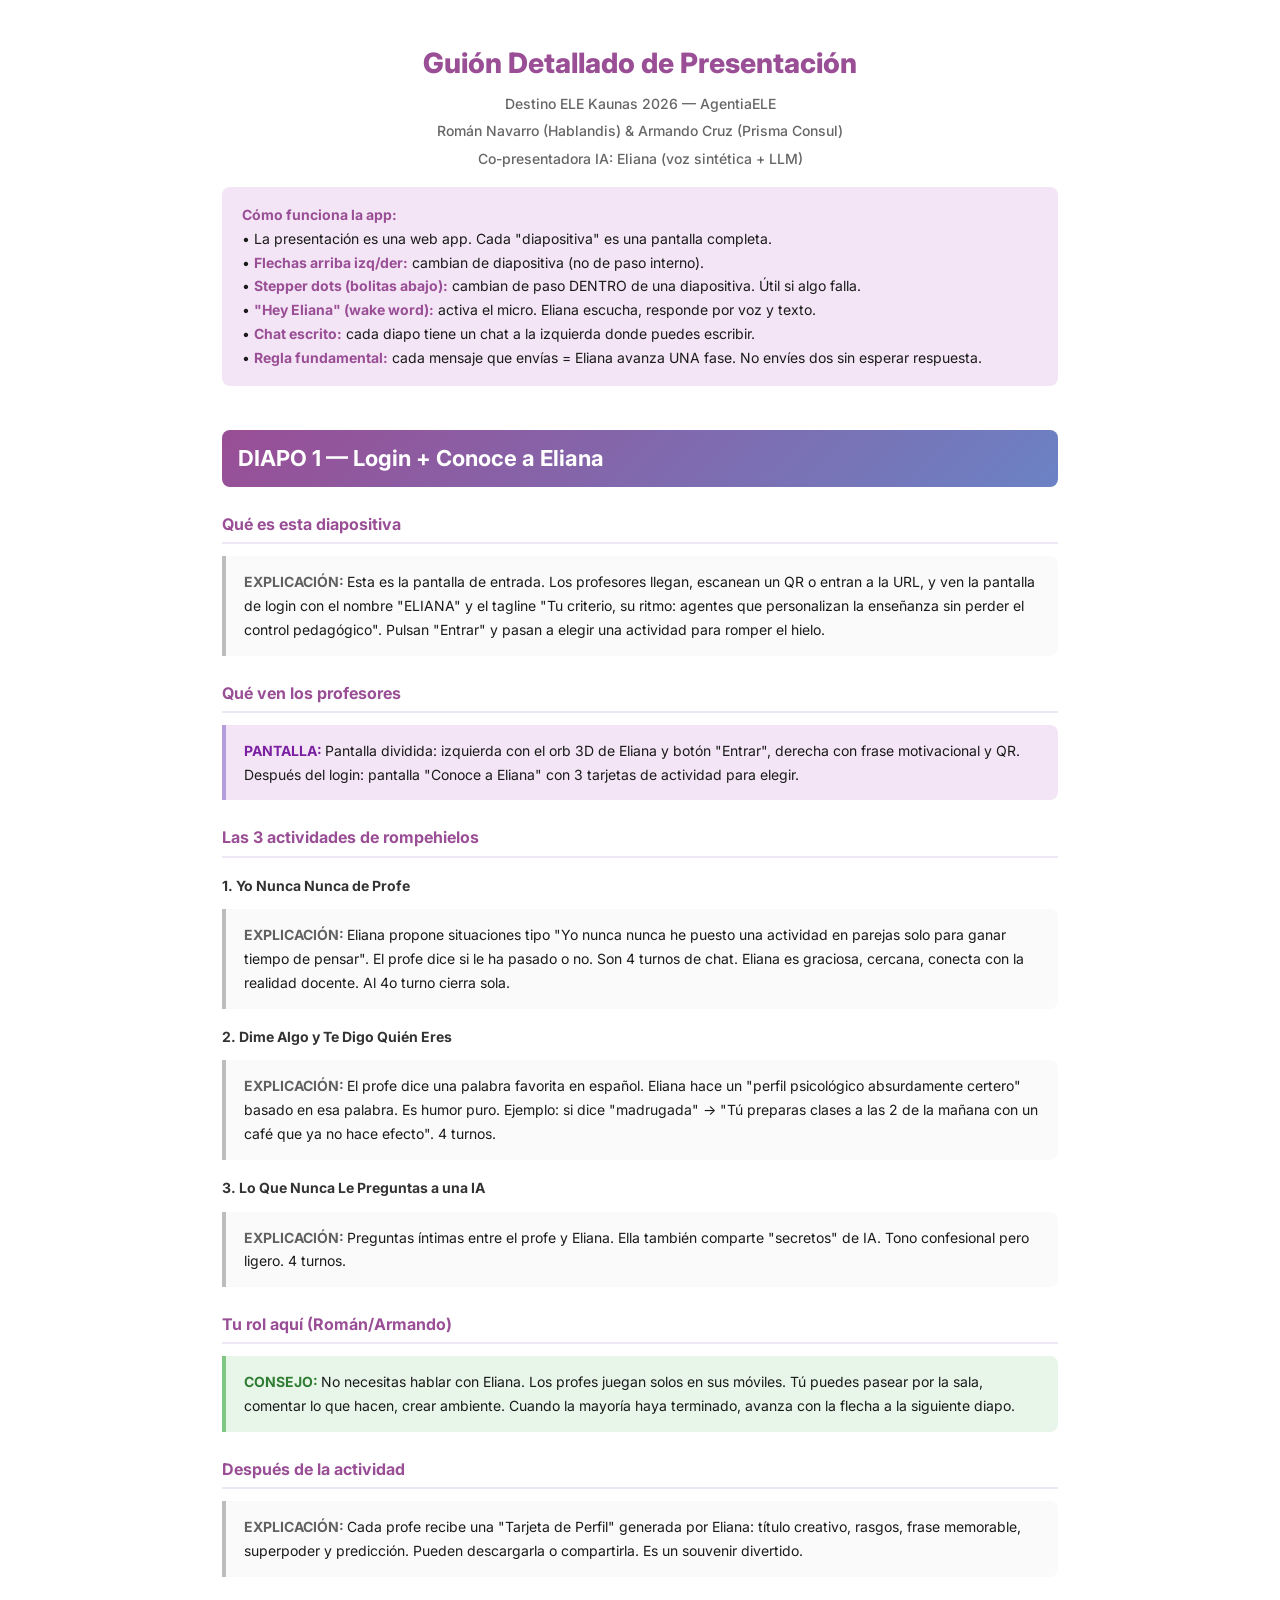
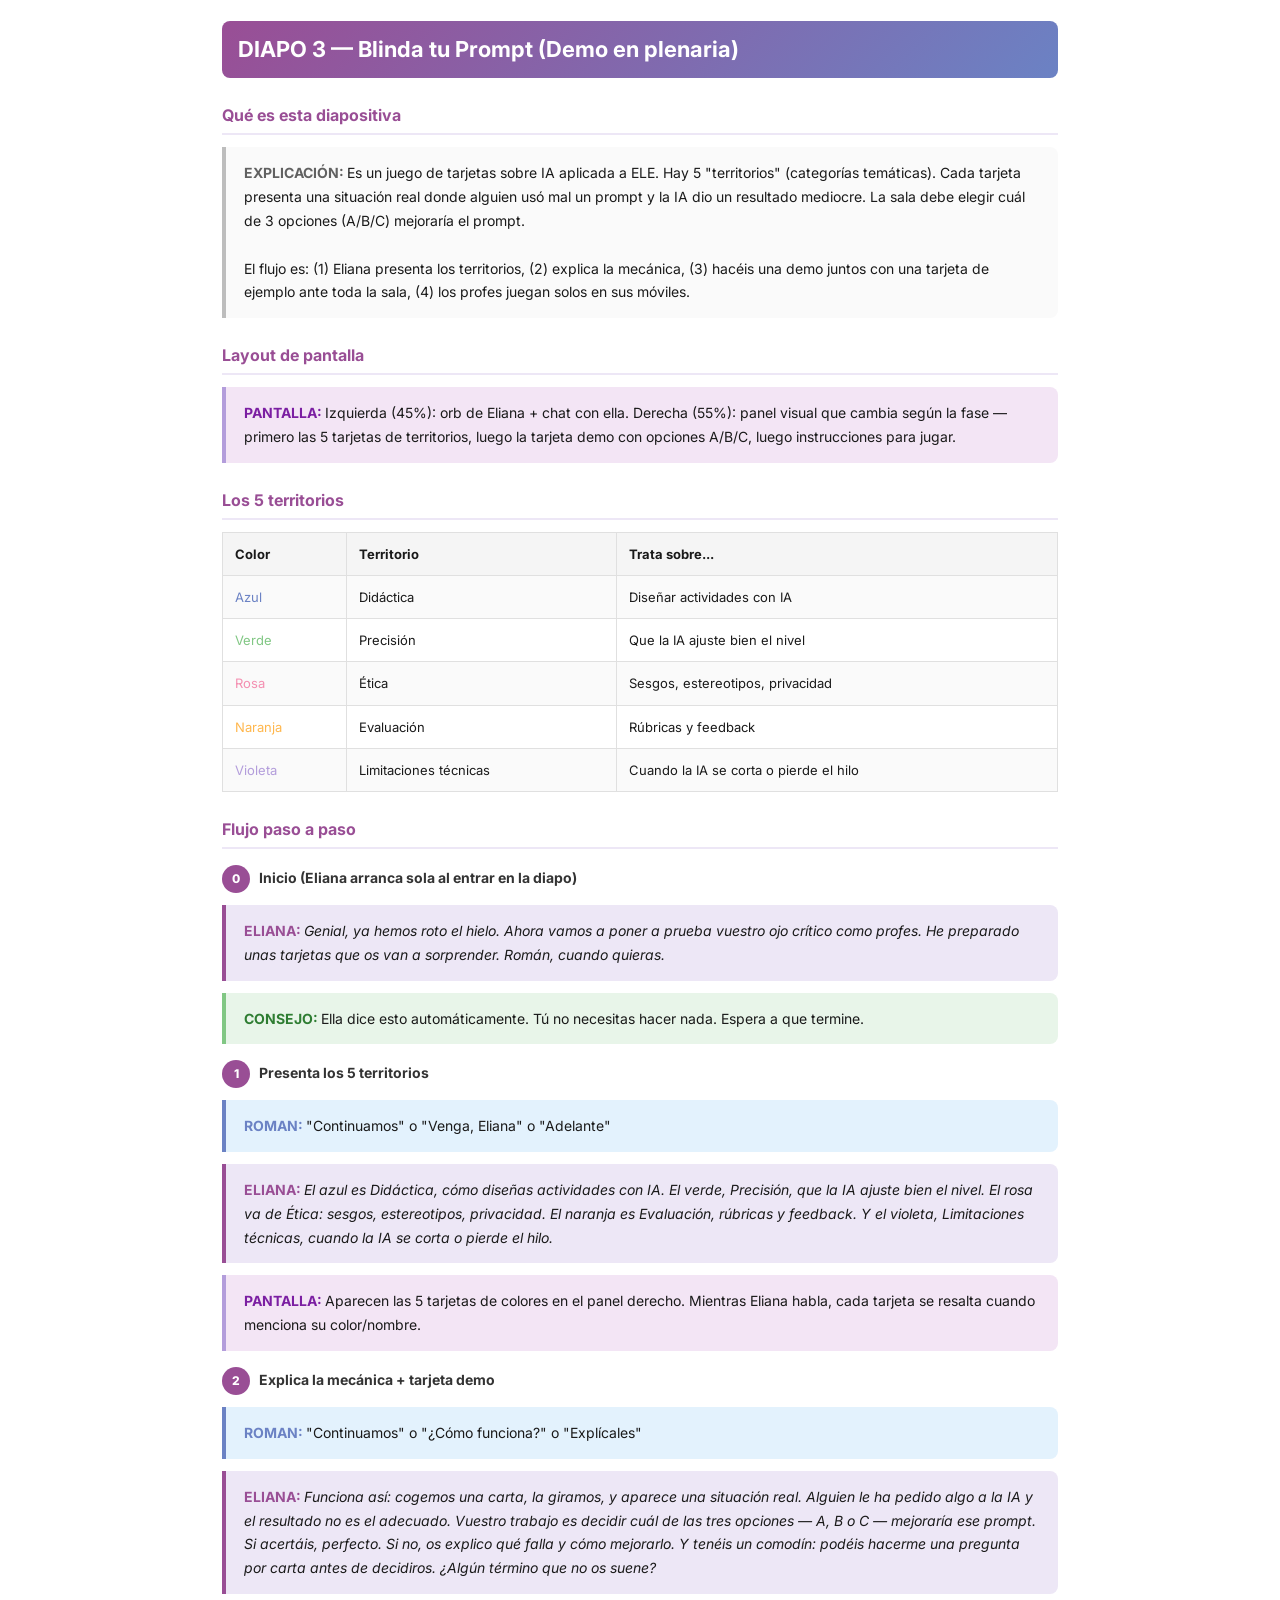
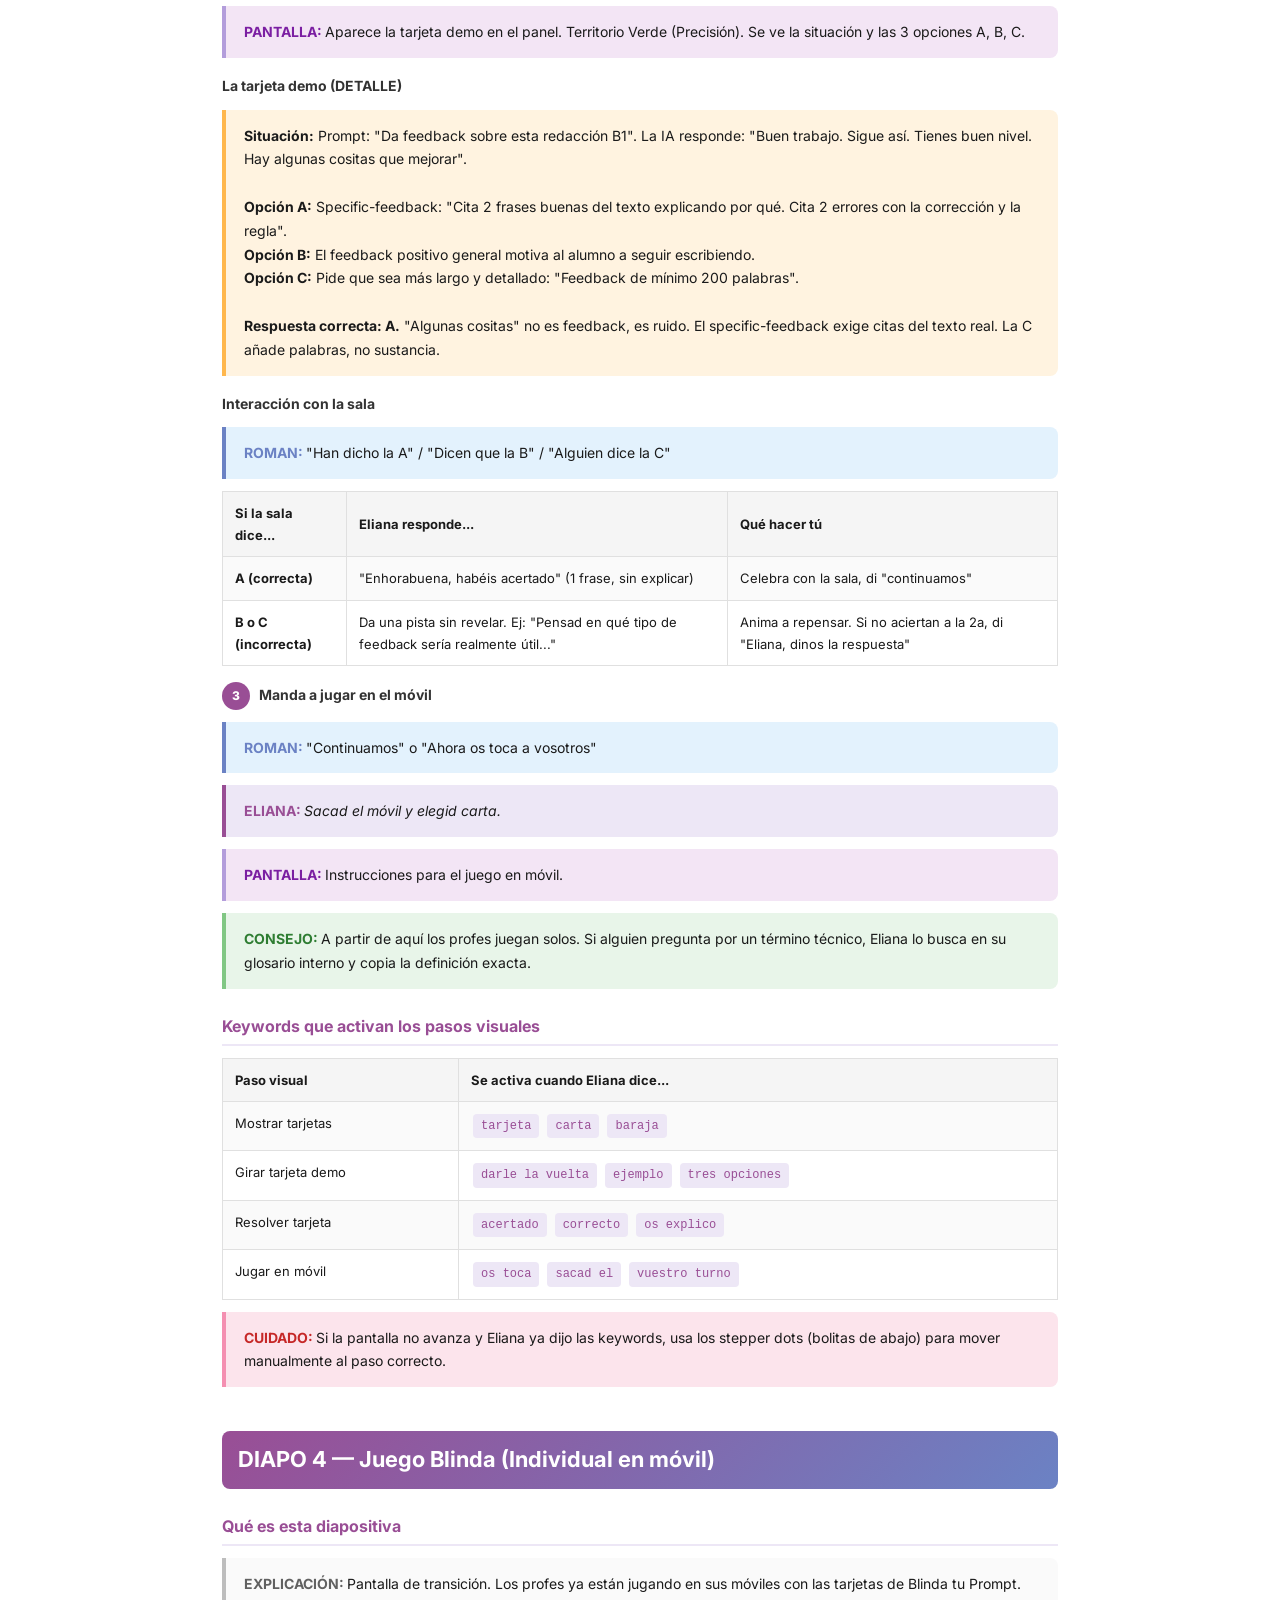
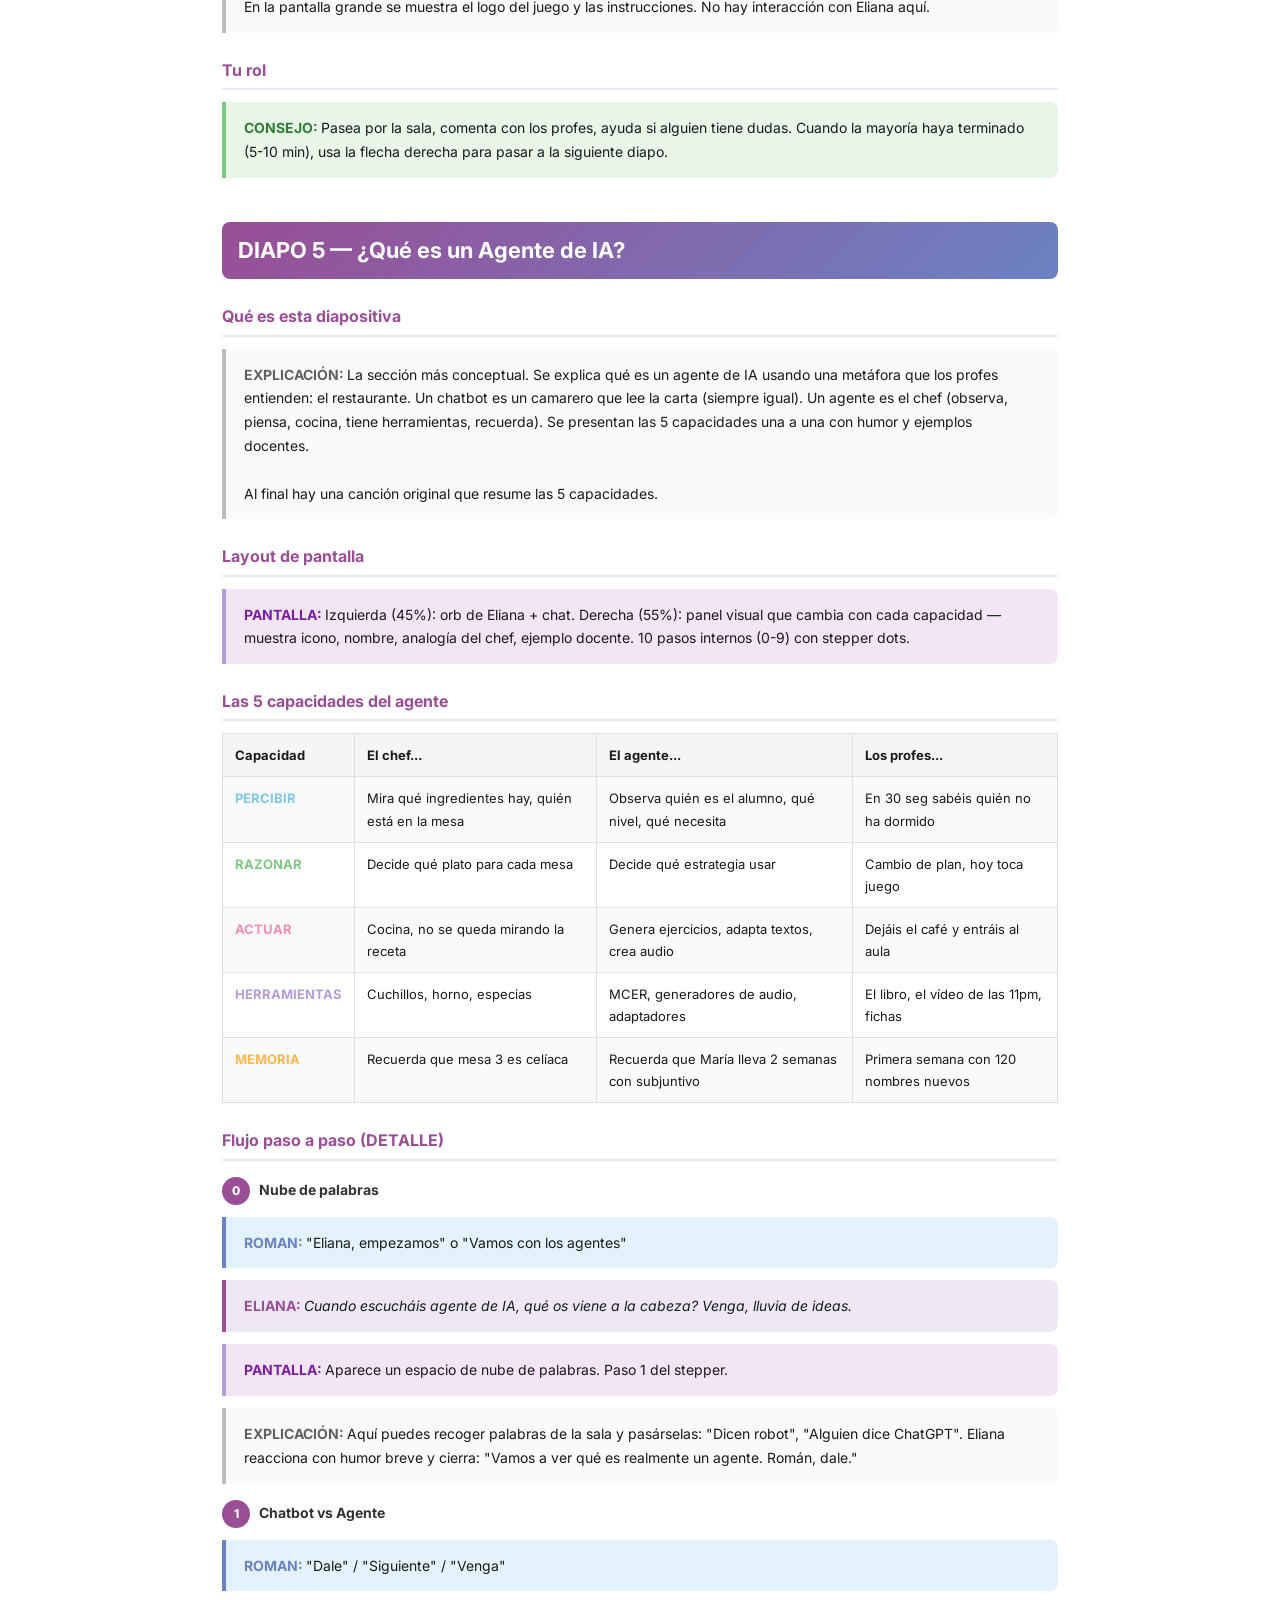
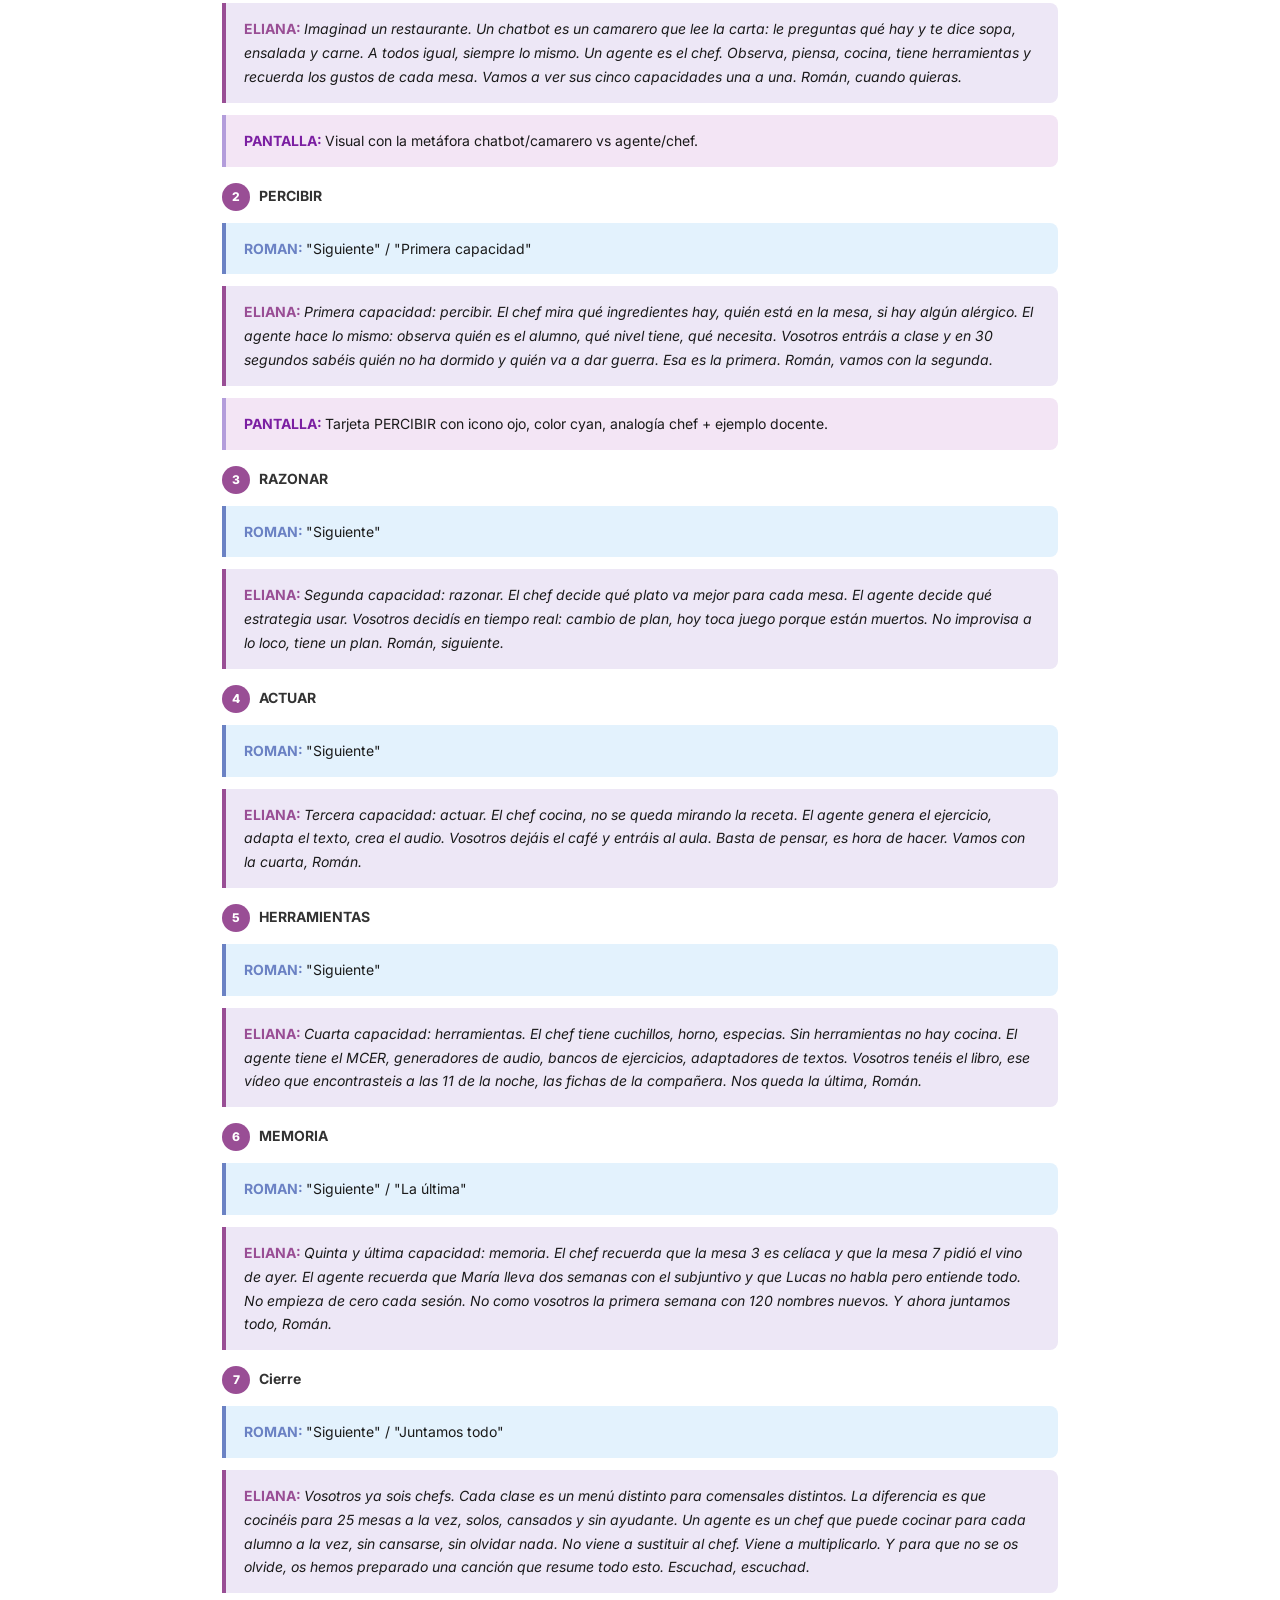
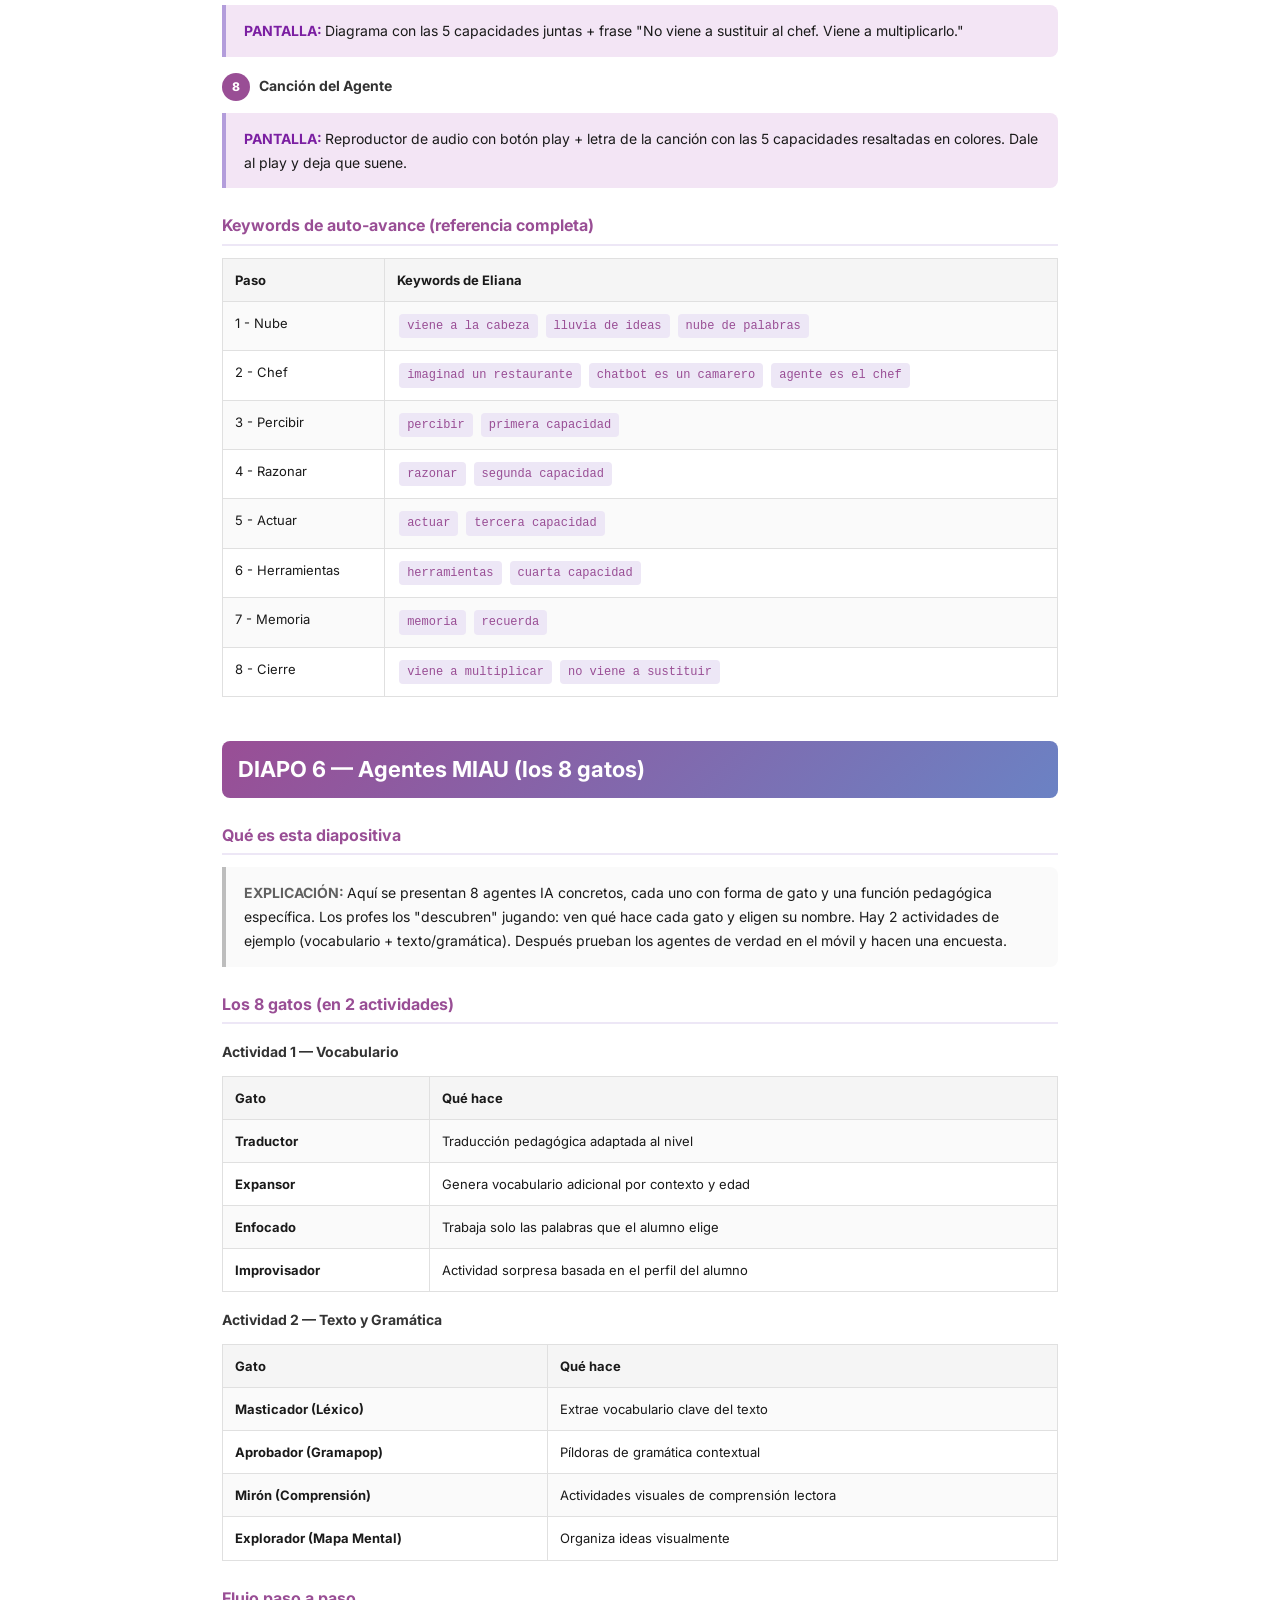
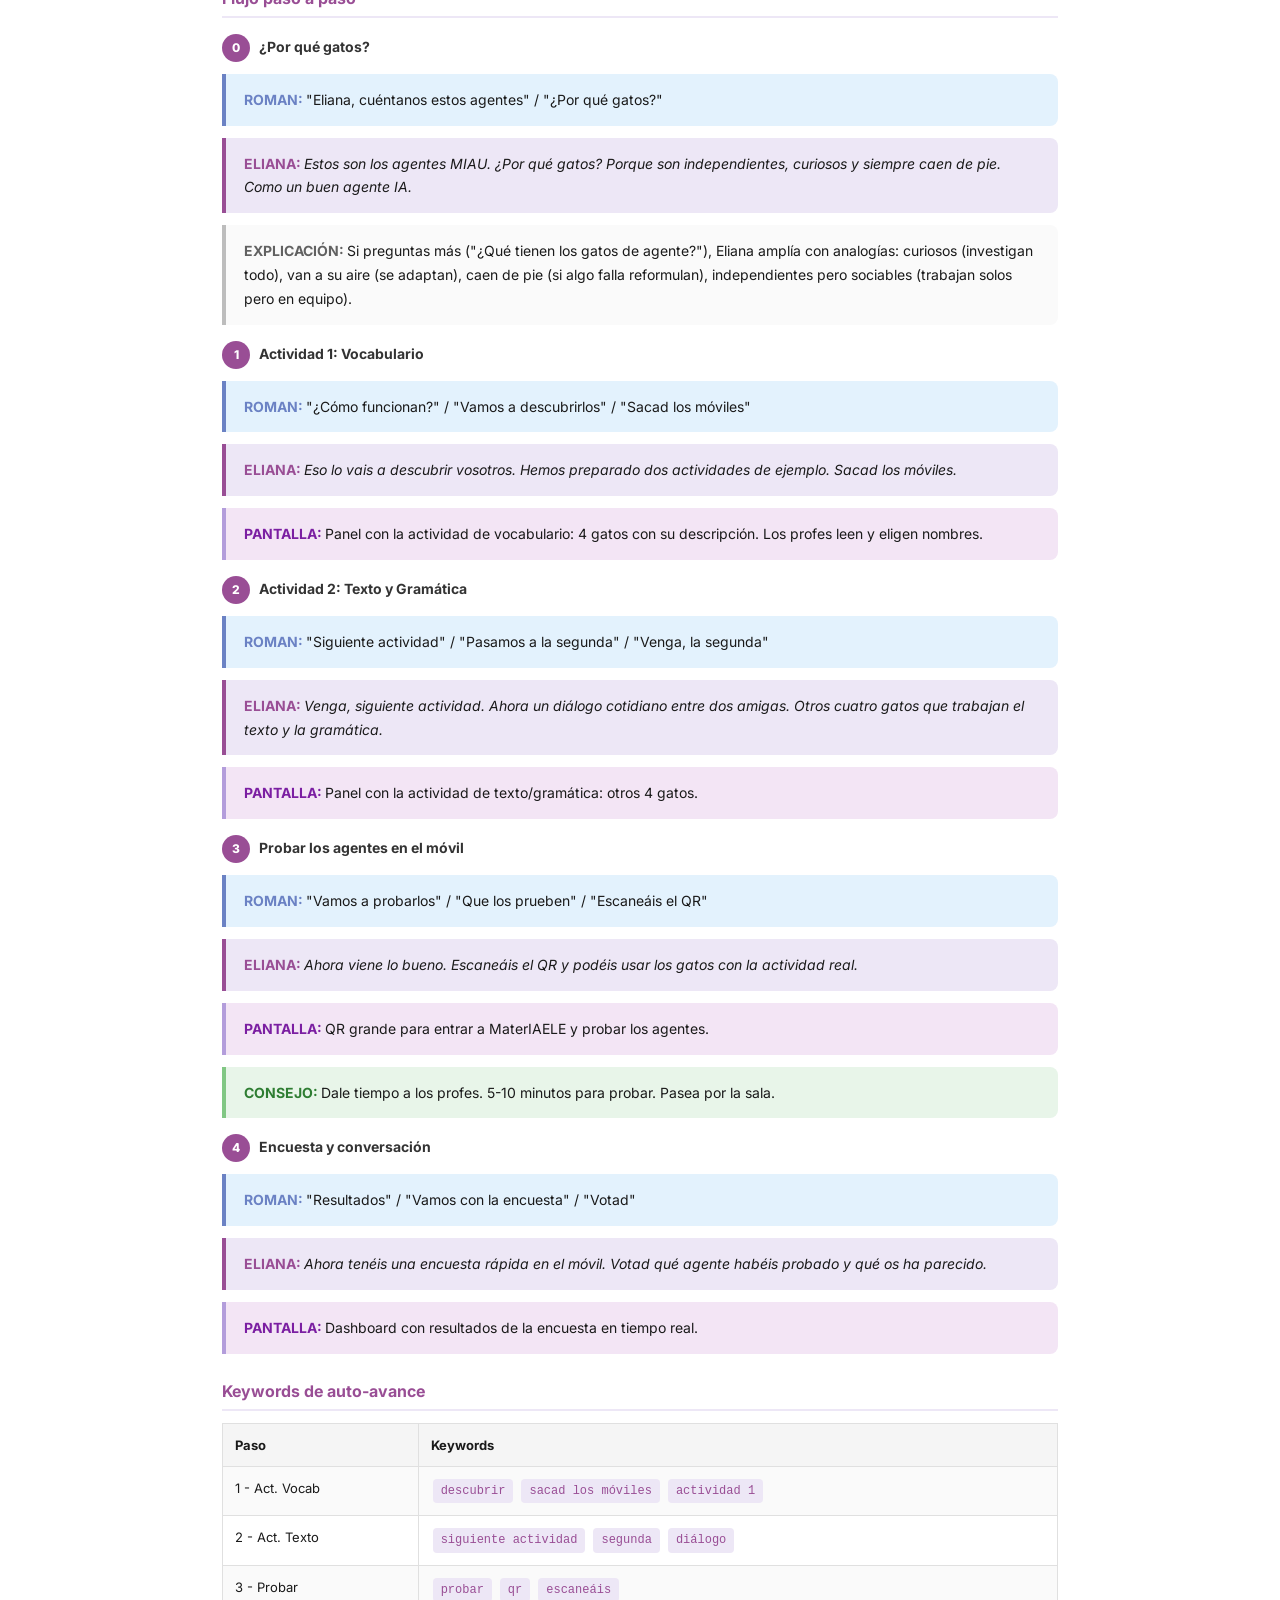
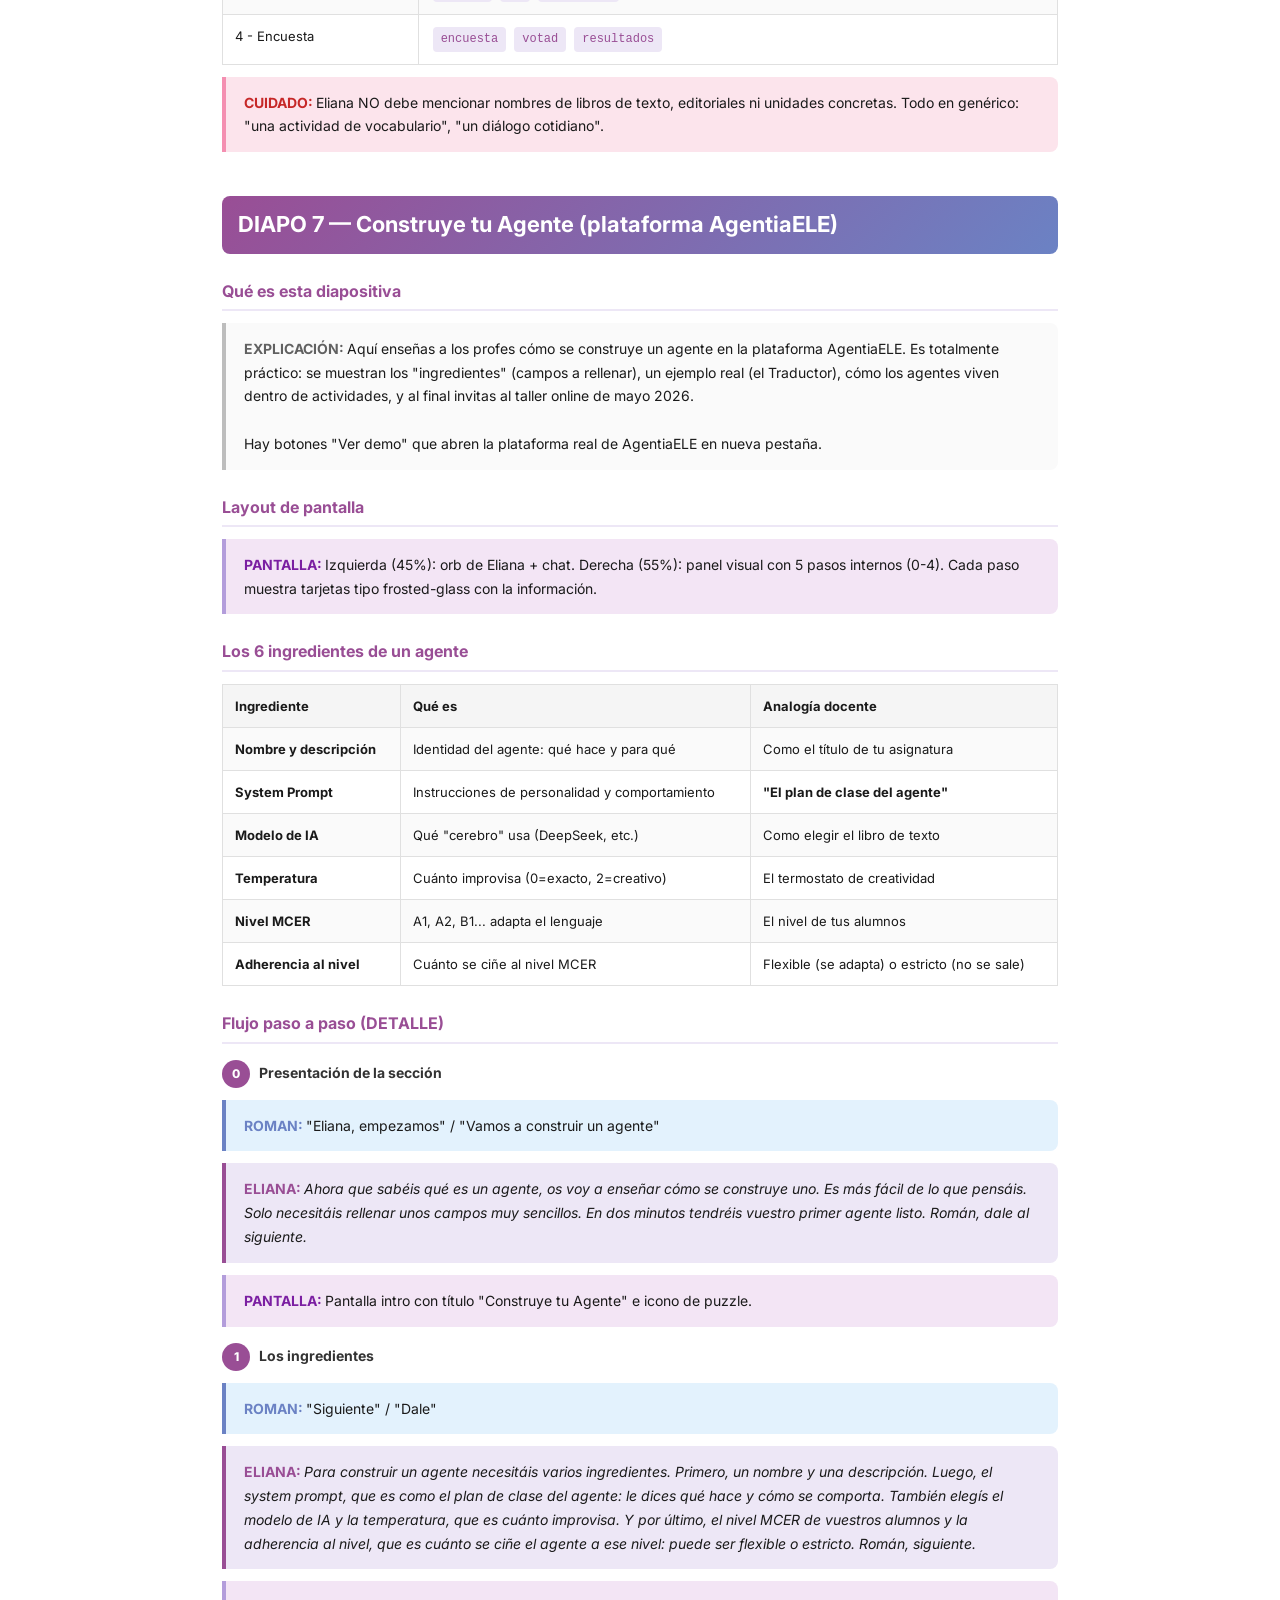
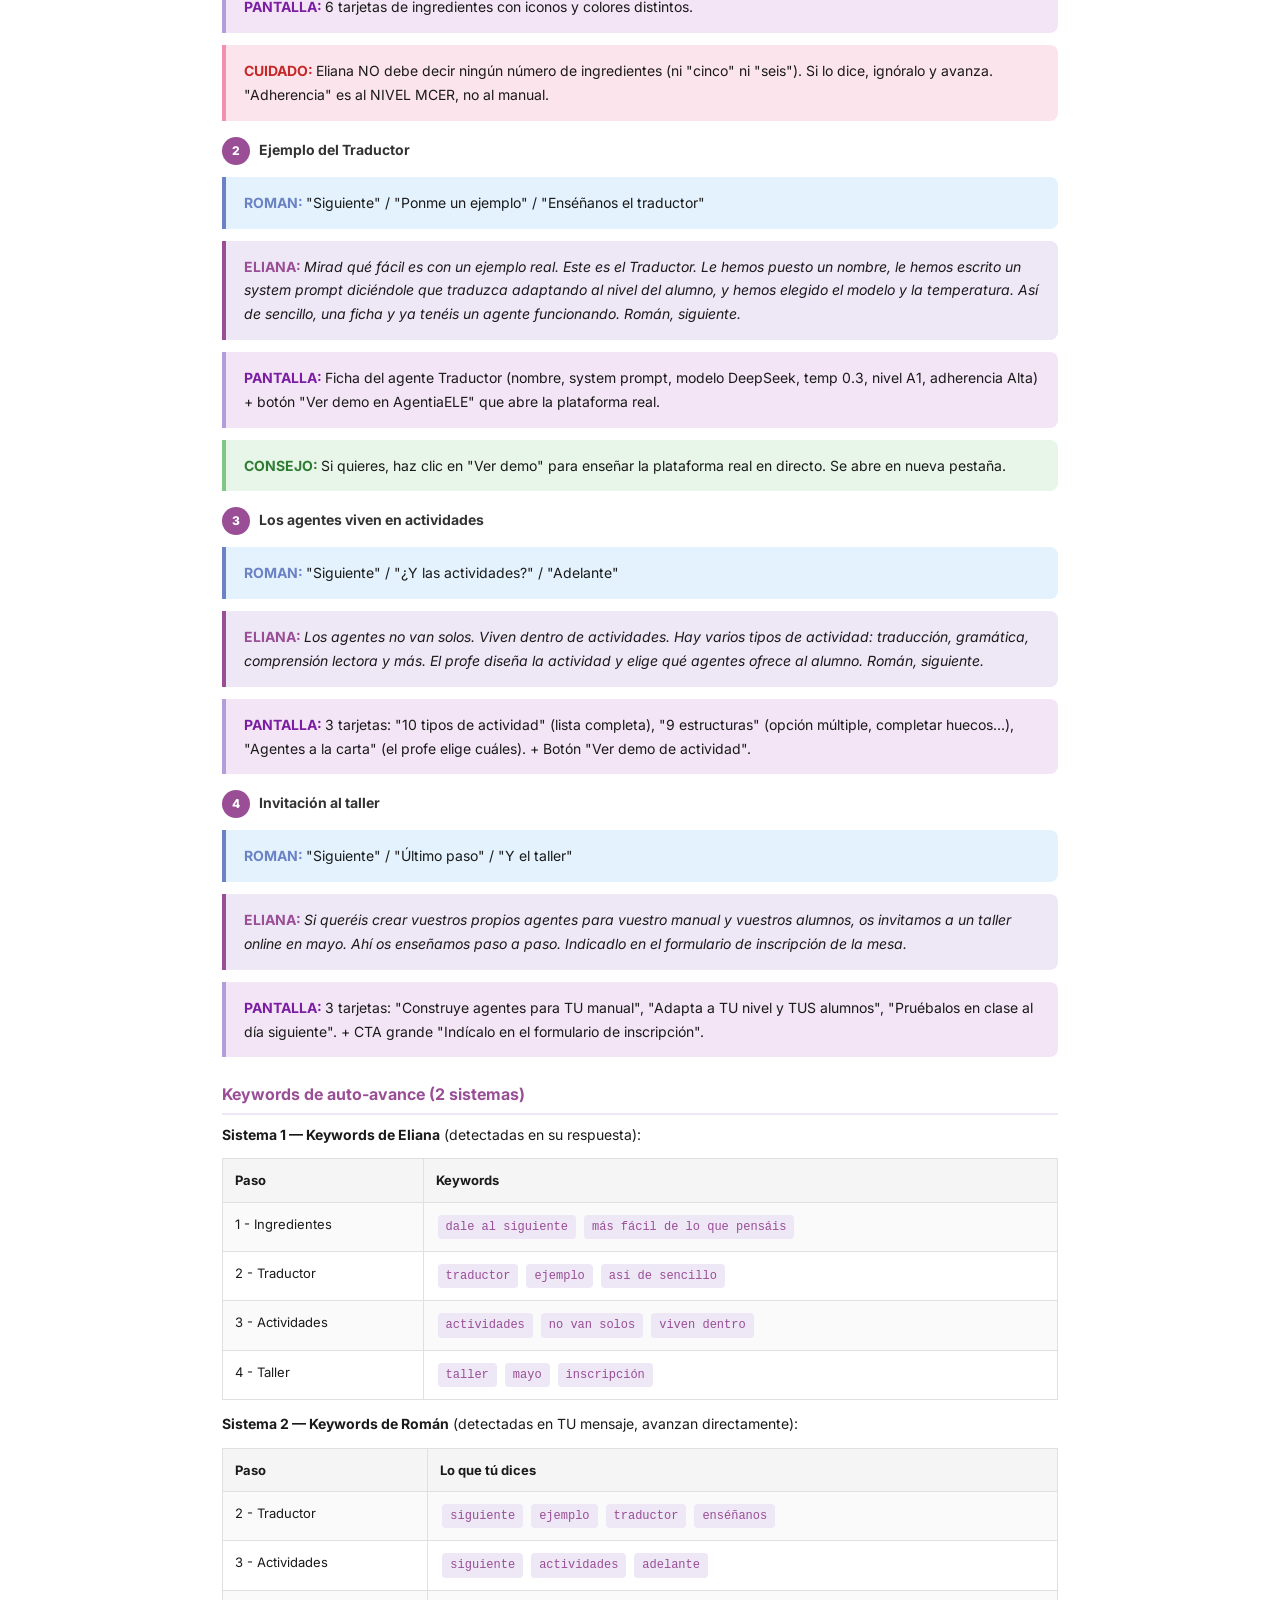
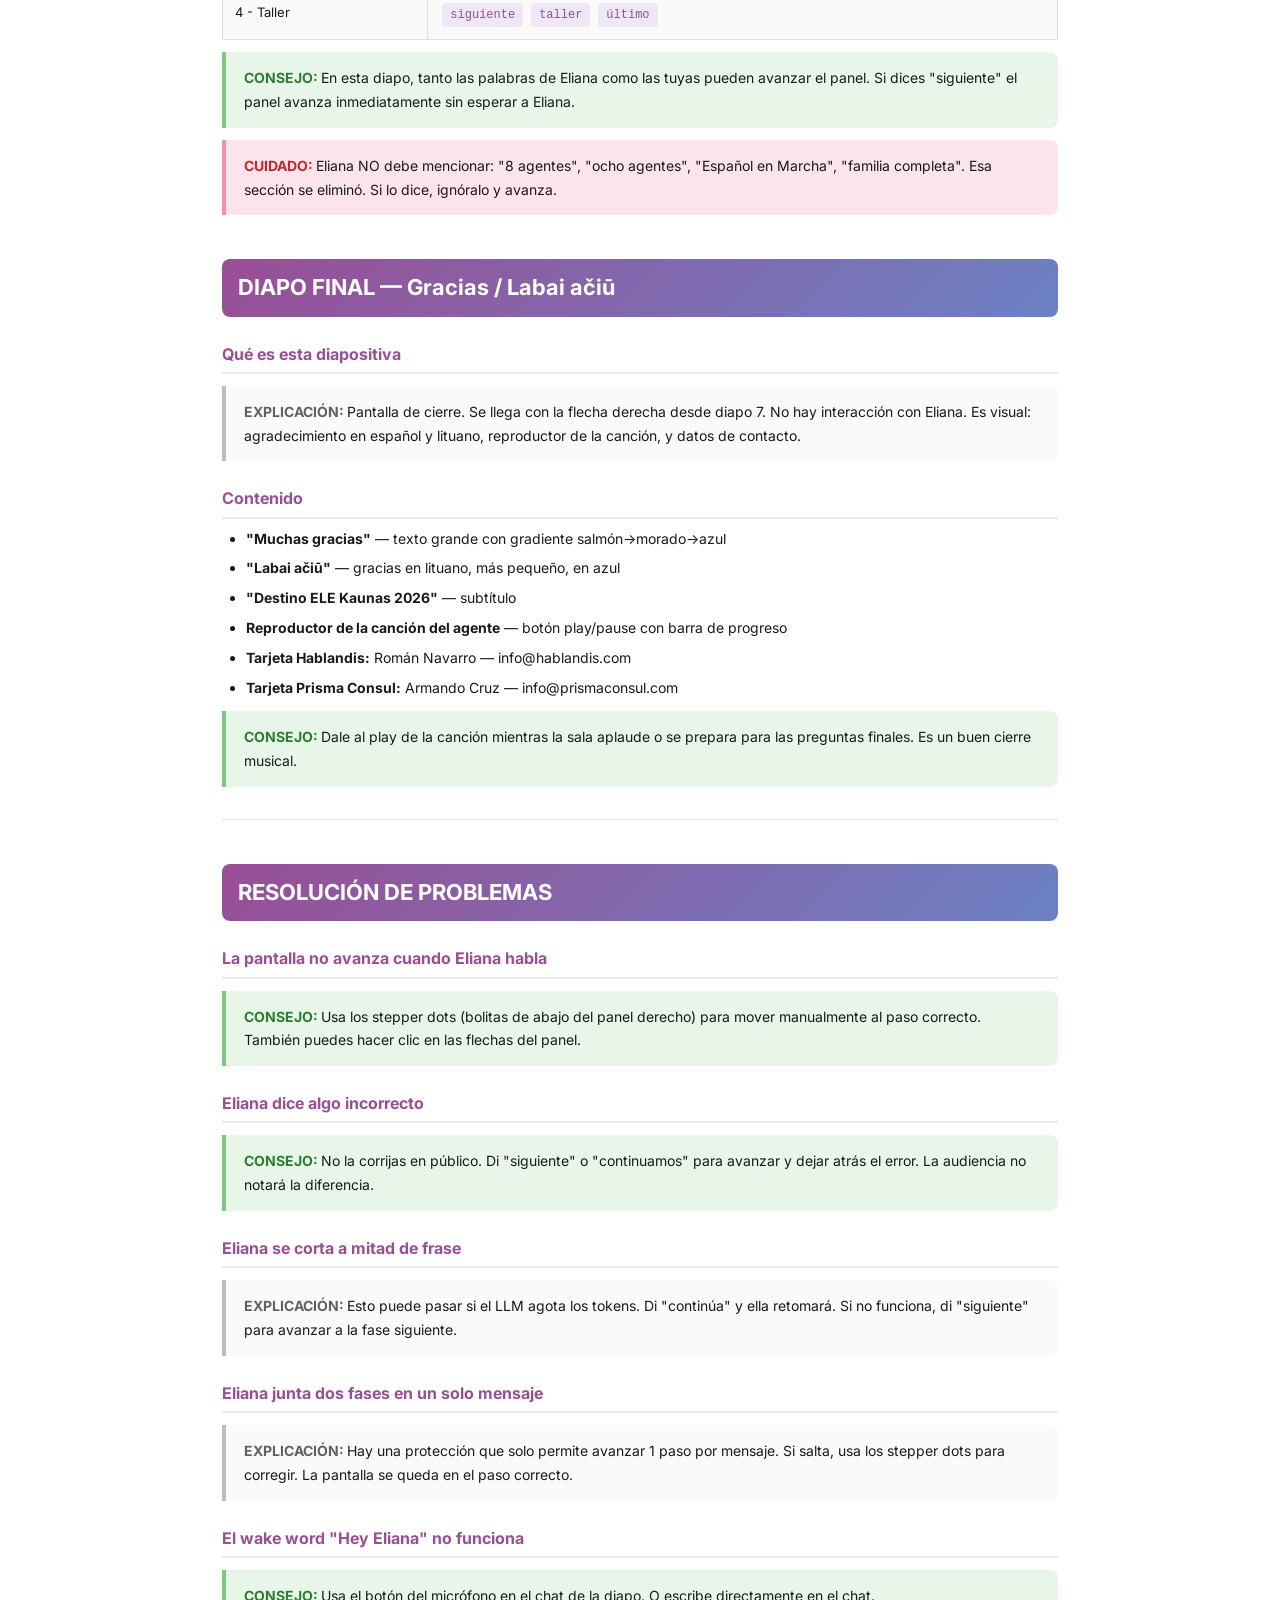
==== GUION_PRESENTACION.html @ c264aa77 "docs: add detailed presentation script (GUION_PRESENTACION.html) Complete guide for studying the pre" ====
<!DOCTYPE html>
<html lang="es">
<head>
<meta charset="UTF-8">
<title>Guión Detallado — Destino ELE Kaunas 2026</title>
<style>
  @import url('https://fonts.googleapis.com/css2?family=Inter:wght@400;500;600;700;800&display=swap');
  * { margin: 0; padding: 0; box-sizing: border-box; }
  body { font-family: 'Inter', sans-serif; color: #1a1a1a; line-height: 1.7; max-width: 900px; margin: 0 auto; padding: 40px 32px; background: #fff; }
  h1 { font-size: 28px; font-weight: 800; text-align: center; margin-bottom: 8px; color: #994E95; }
  h1 small { display: block; font-size: 14px; font-weight: 500; color: #666; margin-top: 4px; }
  h2 { font-size: 22px; font-weight: 700; margin: 44px 0 16px; padding: 10px 16px; background: linear-gradient(135deg, #994E95 0%, #6B82C4 100%); color: #fff; border-radius: 8px; page-break-before: always; }
  h2:first-of-type { page-break-before: avoid; }
  h3 { font-size: 16px; font-weight: 700; margin: 24px 0 8px; color: #994E95; border-bottom: 2px solid #EDE7F6; padding-bottom: 4px; }
  h4 { font-size: 14px; font-weight: 700; margin: 16px 0 6px; color: #333; }
  p, li { margin: 6px 0; font-size: 14px; }
  ul, ol { margin: 6px 0 6px 24px; }
  .box { padding: 14px 18px; border-radius: 0 8px 8px 0; margin: 12px 0; font-size: 14px; }
  .context { background: #FFF3E0; border-left: 4px solid #FFB74D; }
  .eliana { background: #EDE7F6; border-left: 4px solid #994E95; font-style: italic; }
  .eliana::before { content: "ELIANA: "; font-style: normal; font-weight: 700; color: #994E95; }
  .roman { background: #E3F2FD; border-left: 4px solid #6B82C4; }
  .roman::before { content: "ROMAN: "; font-weight: 700; color: #6B82C4; }
  .screen { background: #F3E5F5; border-left: 4px solid #B39DDB; }
  .screen::before { content: "PANTALLA: "; font-weight: 700; color: #7B1FA2; }
  .warn { background: #FCE4EC; border-left: 4px solid #F48FB1; }
  .warn::before { content: "CUIDADO: "; font-weight: 700; color: #c62828; }
  .tip { background: #E8F5E9; border-left: 4px solid #81C784; }
  .tip::before { content: "CONSEJO: "; font-weight: 700; color: #2E7D32; }
  .explain { background: #FAFAFA; border-left: 4px solid #BDBDBD; }
  .explain::before { content: "EXPLICACIÓN: "; font-weight: 700; color: #616161; }
  .kw { display: inline-block; background: #EDE7F6; color: #994E95; font-family: monospace; font-size: 12px; padding: 2px 8px; border-radius: 4px; margin: 2px; }
  .phase { display: inline-block; background: #994E95; color: #fff; font-weight: 800; font-size: 12px; width: 28px; height: 28px; line-height: 28px; text-align: center; border-radius: 50%; margin-right: 6px; }
  table { width: 100%; border-collapse: collapse; margin: 12px 0; font-size: 13px; }
  th { background: #F5F5F5; font-weight: 700; text-align: left; padding: 10px 12px; border: 1px solid #E0E0E0; }
  td { padding: 10px 12px; border: 1px solid #E0E0E0; vertical-align: top; }
  tr:nth-child(even) { background: #FAFAFA; }
  hr { border: none; border-top: 1px solid #E0E0E0; margin: 32px 0; }
  .nav-box { background: #F3E5F5; padding: 16px 20px; border-radius: 8px; margin: 16px 0; font-size: 14px; }
  .nav-box strong { color: #994E95; }
  @media print {
    body { padding: 20px; font-size: 12px; }
    h2 { font-size: 18px; }
    .box { break-inside: avoid; }
    table { font-size: 11px; }
  }
</style>
</head>
<body>

<h1>
  Guión Detallado de Presentación
  <small>Destino ELE Kaunas 2026 — AgentiaELE</small>
  <small>Román Navarro (Hablandis) &amp; Armando Cruz (Prisma Consul)</small>
  <small>Co-presentadora IA: Eliana (voz sintética + LLM)</small>
</h1>

<div class="nav-box">
  <strong>Cómo funciona la app:</strong><br>
  • La presentación es una web app. Cada "diapositiva" es una pantalla completa.<br>
  • <strong>Flechas arriba izq/der:</strong> cambian de diapositiva (no de paso interno).<br>
  • <strong>Stepper dots (bolitas abajo):</strong> cambian de paso DENTRO de una diapositiva. Útil si algo falla.<br>
  • <strong>"Hey Eliana" (wake word):</strong> activa el micro. Eliana escucha, responde por voz y texto.<br>
  • <strong>Chat escrito:</strong> cada diapo tiene un chat a la izquierda donde puedes escribir.<br>
  • <strong>Regla fundamental:</strong> cada mensaje que envías = Eliana avanza UNA fase. No envíes dos sin esperar respuesta.
</div>

<!-- ============================================ -->
<h2>DIAPO 1 — Login + Conoce a Eliana</h2>
<!-- ============================================ -->

<h3>Qué es esta diapositiva</h3>
<div class="box explain">Esta es la pantalla de entrada. Los profesores llegan, escanean un QR o entran a la URL, y ven la pantalla de login con el nombre "ELIANA" y el tagline "Tu criterio, su ritmo: agentes que personalizan la enseñanza sin perder el control pedagógico". Pulsan "Entrar" y pasan a elegir una actividad para romper el hielo.</div>

<h3>Qué ven los profesores</h3>
<div class="box screen">Pantalla dividida: izquierda con el orb 3D de Eliana y botón "Entrar", derecha con frase motivacional y QR. Después del login: pantalla "Conoce a Eliana" con 3 tarjetas de actividad para elegir.</div>

<h3>Las 3 actividades de rompehielos</h3>

<h4>1. Yo Nunca Nunca de Profe</h4>
<div class="box explain">Eliana propone situaciones tipo "Yo nunca nunca he puesto una actividad en parejas solo para ganar tiempo de pensar". El profe dice si le ha pasado o no. Son 4 turnos de chat. Eliana es graciosa, cercana, conecta con la realidad docente. Al 4o turno cierra sola.</div>

<h4>2. Dime Algo y Te Digo Quién Eres</h4>
<div class="box explain">El profe dice una palabra favorita en español. Eliana hace un "perfil psicológico absurdamente certero" basado en esa palabra. Es humor puro. Ejemplo: si dice "madrugada" → "Tú preparas clases a las 2 de la mañana con un café que ya no hace efecto". 4 turnos.</div>

<h4>3. Lo Que Nunca Le Preguntas a una IA</h4>
<div class="box explain">Preguntas íntimas entre el profe y Eliana. Ella también comparte "secretos" de IA. Tono confesional pero ligero. 4 turnos.</div>

<h3>Tu rol aquí (Román/Armando)</h3>
<div class="box tip">No necesitas hablar con Eliana. Los profes juegan solos en sus móviles. Tú puedes pasear por la sala, comentar lo que hacen, crear ambiente. Cuando la mayoría haya terminado, avanza con la flecha a la siguiente diapo.</div>

<h3>Después de la actividad</h3>
<div class="box explain">Cada profe recibe una "Tarjeta de Perfil" generada por Eliana: título creativo, rasgos, frase memorable, superpoder y predicción. Pueden descargarla o compartirla. Es un souvenir divertido.</div>

<!-- ============================================ -->
<h2>DIAPO 3 — Blinda tu Prompt (Demo en plenaria)</h2>
<!-- ============================================ -->

<h3>Qué es esta diapositiva</h3>
<div class="box explain">Es un juego de tarjetas sobre IA aplicada a ELE. Hay 5 "territorios" (categorías temáticas). Cada tarjeta presenta una situación real donde alguien usó mal un prompt y la IA dio un resultado mediocre. La sala debe elegir cuál de 3 opciones (A/B/C) mejoraría el prompt.<br><br>
El flujo es: (1) Eliana presenta los territorios, (2) explica la mecánica, (3) hacéis una demo juntos con una tarjeta de ejemplo ante toda la sala, (4) los profes juegan solos en sus móviles.</div>

<h3>Layout de pantalla</h3>
<div class="box screen">Izquierda (45%): orb de Eliana + chat con ella. Derecha (55%): panel visual que cambia según la fase — primero las 5 tarjetas de territorios, luego la tarjeta demo con opciones A/B/C, luego instrucciones para jugar.</div>

<h3>Los 5 territorios</h3>
<table>
  <tr><th>Color</th><th>Territorio</th><th>Trata sobre...</th></tr>
  <tr><td style="color:#6B82C4">Azul</td><td>Didáctica</td><td>Diseñar actividades con IA</td></tr>
  <tr><td style="color:#81C784">Verde</td><td>Precisión</td><td>Que la IA ajuste bien el nivel</td></tr>
  <tr><td style="color:#F48FB1">Rosa</td><td>Ética</td><td>Sesgos, estereotipos, privacidad</td></tr>
  <tr><td style="color:#FFB74D">Naranja</td><td>Evaluación</td><td>Rúbricas y feedback</td></tr>
  <tr><td style="color:#B39DDB">Violeta</td><td>Limitaciones técnicas</td><td>Cuando la IA se corta o pierde el hilo</td></tr>
</table>

<h3>Flujo paso a paso</h3>

<h4><span class="phase">0</span> Inicio (Eliana arranca sola al entrar en la diapo)</h4>
<div class="box eliana">Genial, ya hemos roto el hielo. Ahora vamos a poner a prueba vuestro ojo crítico como profes. He preparado unas tarjetas que os van a sorprender. Román, cuando quieras.</div>
<div class="box tip">Ella dice esto automáticamente. Tú no necesitas hacer nada. Espera a que termine.</div>

<h4><span class="phase">1</span> Presenta los 5 territorios</h4>
<div class="box roman">"Continuamos" o "Venga, Eliana" o "Adelante"</div>
<div class="box eliana">El azul es Didáctica, cómo diseñas actividades con IA. El verde, Precisión, que la IA ajuste bien el nivel. El rosa va de Ética: sesgos, estereotipos, privacidad. El naranja es Evaluación, rúbricas y feedback. Y el violeta, Limitaciones técnicas, cuando la IA se corta o pierde el hilo.</div>
<div class="box screen">Aparecen las 5 tarjetas de colores en el panel derecho. Mientras Eliana habla, cada tarjeta se resalta cuando menciona su color/nombre.</div>

<h4><span class="phase">2</span> Explica la mecánica + tarjeta demo</h4>
<div class="box roman">"Continuamos" o "¿Cómo funciona?" o "Explícales"</div>
<div class="box eliana">Funciona así: cogemos una carta, la giramos, y aparece una situación real. Alguien le ha pedido algo a la IA y el resultado no es el adecuado. Vuestro trabajo es decidir cuál de las tres opciones — A, B o C — mejoraría ese prompt. Si acertáis, perfecto. Si no, os explico qué falla y cómo mejorarlo. Y tenéis un comodín: podéis hacerme una pregunta por carta antes de decidiros. ¿Algún término que no os suene?</div>
<div class="box screen">Aparece la tarjeta demo en el panel. Territorio Verde (Precisión). Se ve la situación y las 3 opciones A, B, C.</div>

<h4>La tarjeta demo (DETALLE)</h4>
<div class="box context">
  <strong>Situación:</strong> Prompt: "Da feedback sobre esta redacción B1". La IA responde: "Buen trabajo. Sigue así. Tienes buen nivel. Hay algunas cositas que mejorar".<br><br>
  <strong>Opción A:</strong> Specific-feedback: "Cita 2 frases buenas del texto explicando por qué. Cita 2 errores con la corrección y la regla".<br>
  <strong>Opción B:</strong> El feedback positivo general motiva al alumno a seguir escribiendo.<br>
  <strong>Opción C:</strong> Pide que sea más largo y detallado: "Feedback de mínimo 200 palabras".<br><br>
  <strong>Respuesta correcta: A.</strong> "Algunas cositas" no es feedback, es ruido. El specific-feedback exige citas del texto real. La C añade palabras, no sustancia.
</div>

<h4>Interacción con la sala</h4>
<div class="box roman">"Han dicho la A" / "Dicen que la B" / "Alguien dice la C"</div>
<table>
  <tr><th>Si la sala dice...</th><th>Eliana responde...</th><th>Qué hacer tú</th></tr>
  <tr><td><strong>A (correcta)</strong></td><td>"Enhorabuena, habéis acertado" (1 frase, sin explicar)</td><td>Celebra con la sala, di "continuamos"</td></tr>
  <tr><td><strong>B o C (incorrecta)</strong></td><td>Da una pista sin revelar. Ej: "Pensad en qué tipo de feedback sería realmente útil..."</td><td>Anima a repensar. Si no aciertan a la 2a, di "Eliana, dinos la respuesta"</td></tr>
</table>

<h4><span class="phase">3</span> Manda a jugar en el móvil</h4>
<div class="box roman">"Continuamos" o "Ahora os toca a vosotros"</div>
<div class="box eliana">Sacad el móvil y elegid carta.</div>
<div class="box screen">Instrucciones para el juego en móvil.</div>
<div class="box tip">A partir de aquí los profes juegan solos. Si alguien pregunta por un término técnico, Eliana lo busca en su glosario interno y copia la definición exacta.</div>

<h3>Keywords que activan los pasos visuales</h3>
<table>
  <tr><th>Paso visual</th><th>Se activa cuando Eliana dice...</th></tr>
  <tr><td>Mostrar tarjetas</td><td><span class="kw">tarjeta</span> <span class="kw">carta</span> <span class="kw">baraja</span></td></tr>
  <tr><td>Girar tarjeta demo</td><td><span class="kw">darle la vuelta</span> <span class="kw">ejemplo</span> <span class="kw">tres opciones</span></td></tr>
  <tr><td>Resolver tarjeta</td><td><span class="kw">acertado</span> <span class="kw">correcto</span> <span class="kw">os explico</span></td></tr>
  <tr><td>Jugar en móvil</td><td><span class="kw">os toca</span> <span class="kw">sacad el</span> <span class="kw">vuestro turno</span></td></tr>
</table>

<div class="box warn">Si la pantalla no avanza y Eliana ya dijo las keywords, usa los stepper dots (bolitas de abajo) para mover manualmente al paso correcto.</div>

<!-- ============================================ -->
<h2>DIAPO 4 — Juego Blinda (Individual en móvil)</h2>
<!-- ============================================ -->

<h3>Qué es esta diapositiva</h3>
<div class="box explain">Pantalla de transición. Los profes ya están jugando en sus móviles con las tarjetas de Blinda tu Prompt. En la pantalla grande se muestra el logo del juego y las instrucciones. No hay interacción con Eliana aquí.</div>

<h3>Tu rol</h3>
<div class="box tip">Pasea por la sala, comenta con los profes, ayuda si alguien tiene dudas. Cuando la mayoría haya terminado (5-10 min), usa la flecha derecha para pasar a la siguiente diapo.</div>

<!-- ============================================ -->
<h2>DIAPO 5 — ¿Qué es un Agente de IA?</h2>
<!-- ============================================ -->

<h3>Qué es esta diapositiva</h3>
<div class="box explain">La sección más conceptual. Se explica qué es un agente de IA usando una metáfora que los profes entienden: el restaurante. Un chatbot es un camarero que lee la carta (siempre igual). Un agente es el chef (observa, piensa, cocina, tiene herramientas, recuerda). Se presentan las 5 capacidades una a una con humor y ejemplos docentes.<br><br>
Al final hay una canción original que resume las 5 capacidades.</div>

<h3>Layout de pantalla</h3>
<div class="box screen">Izquierda (45%): orb de Eliana + chat. Derecha (55%): panel visual que cambia con cada capacidad — muestra icono, nombre, analogía del chef, ejemplo docente. 10 pasos internos (0-9) con stepper dots.</div>

<h3>Las 5 capacidades del agente</h3>
<table>
  <tr><th>Capacidad</th><th>El chef...</th><th>El agente...</th><th>Los profes...</th></tr>
  <tr><td style="color:#7EC8E3"><strong>PERCIBIR</strong></td><td>Mira qué ingredientes hay, quién está en la mesa</td><td>Observa quién es el alumno, qué nivel, qué necesita</td><td>En 30 seg sabéis quién no ha dormido</td></tr>
  <tr><td style="color:#81C784"><strong>RAZONAR</strong></td><td>Decide qué plato para cada mesa</td><td>Decide qué estrategia usar</td><td>Cambio de plan, hoy toca juego</td></tr>
  <tr><td style="color:#F48FB1"><strong>ACTUAR</strong></td><td>Cocina, no se queda mirando la receta</td><td>Genera ejercicios, adapta textos, crea audio</td><td>Dejáis el café y entráis al aula</td></tr>
  <tr><td style="color:#B39DDB"><strong>HERRAMIENTAS</strong></td><td>Cuchillos, horno, especias</td><td>MCER, generadores de audio, adaptadores</td><td>El libro, el vídeo de las 11pm, fichas</td></tr>
  <tr><td style="color:#FFB74D"><strong>MEMORIA</strong></td><td>Recuerda que mesa 3 es celíaca</td><td>Recuerda que María lleva 2 semanas con subjuntivo</td><td>Primera semana con 120 nombres nuevos</td></tr>
</table>

<h3>Flujo paso a paso (DETALLE)</h3>

<h4><span class="phase">0</span> Nube de palabras</h4>
<div class="box roman">"Eliana, empezamos" o "Vamos con los agentes"</div>
<div class="box eliana">Cuando escucháis agente de IA, qué os viene a la cabeza? Venga, lluvia de ideas.</div>
<div class="box screen">Aparece un espacio de nube de palabras. Paso 1 del stepper.</div>
<div class="box explain">Aquí puedes recoger palabras de la sala y pasárselas: "Dicen robot", "Alguien dice ChatGPT". Eliana reacciona con humor breve y cierra: "Vamos a ver qué es realmente un agente. Román, dale."</div>

<h4><span class="phase">1</span> Chatbot vs Agente</h4>
<div class="box roman">"Dale" / "Siguiente" / "Venga"</div>
<div class="box eliana">Imaginad un restaurante. Un chatbot es un camarero que lee la carta: le preguntas qué hay y te dice sopa, ensalada y carne. A todos igual, siempre lo mismo. Un agente es el chef. Observa, piensa, cocina, tiene herramientas y recuerda los gustos de cada mesa. Vamos a ver sus cinco capacidades una a una. Román, cuando quieras.</div>
<div class="box screen">Visual con la metáfora chatbot/camarero vs agente/chef.</div>

<h4><span class="phase">2</span> PERCIBIR</h4>
<div class="box roman">"Siguiente" / "Primera capacidad"</div>
<div class="box eliana">Primera capacidad: percibir. El chef mira qué ingredientes hay, quién está en la mesa, si hay algún alérgico. El agente hace lo mismo: observa quién es el alumno, qué nivel tiene, qué necesita. Vosotros entráis a clase y en 30 segundos sabéis quién no ha dormido y quién va a dar guerra. Esa es la primera. Román, vamos con la segunda.</div>
<div class="box screen">Tarjeta PERCIBIR con icono ojo, color cyan, analogía chef + ejemplo docente.</div>

<h4><span class="phase">3</span> RAZONAR</h4>
<div class="box roman">"Siguiente"</div>
<div class="box eliana">Segunda capacidad: razonar. El chef decide qué plato va mejor para cada mesa. El agente decide qué estrategia usar. Vosotros decidís en tiempo real: cambio de plan, hoy toca juego porque están muertos. No improvisa a lo loco, tiene un plan. Román, siguiente.</div>

<h4><span class="phase">4</span> ACTUAR</h4>
<div class="box roman">"Siguiente"</div>
<div class="box eliana">Tercera capacidad: actuar. El chef cocina, no se queda mirando la receta. El agente genera el ejercicio, adapta el texto, crea el audio. Vosotros dejáis el café y entráis al aula. Basta de pensar, es hora de hacer. Vamos con la cuarta, Román.</div>

<h4><span class="phase">5</span> HERRAMIENTAS</h4>
<div class="box roman">"Siguiente"</div>
<div class="box eliana">Cuarta capacidad: herramientas. El chef tiene cuchillos, horno, especias. Sin herramientas no hay cocina. El agente tiene el MCER, generadores de audio, bancos de ejercicios, adaptadores de textos. Vosotros tenéis el libro, ese vídeo que encontrasteis a las 11 de la noche, las fichas de la compañera. Nos queda la última, Román.</div>

<h4><span class="phase">6</span> MEMORIA</h4>
<div class="box roman">"Siguiente" / "La última"</div>
<div class="box eliana">Quinta y última capacidad: memoria. El chef recuerda que la mesa 3 es celíaca y que la mesa 7 pidió el vino de ayer. El agente recuerda que María lleva dos semanas con el subjuntivo y que Lucas no habla pero entiende todo. No empieza de cero cada sesión. No como vosotros la primera semana con 120 nombres nuevos. Y ahora juntamos todo, Román.</div>

<h4><span class="phase">7</span> Cierre</h4>
<div class="box roman">"Siguiente" / "Juntamos todo"</div>
<div class="box eliana">Vosotros ya sois chefs. Cada clase es un menú distinto para comensales distintos. La diferencia es que cocinéis para 25 mesas a la vez, solos, cansados y sin ayudante. Un agente es un chef que puede cocinar para cada alumno a la vez, sin cansarse, sin olvidar nada. No viene a sustituir al chef. Viene a multiplicarlo. Y para que no se os olvide, os hemos preparado una canción que resume todo esto. Escuchad, escuchad.</div>
<div class="box screen">Diagrama con las 5 capacidades juntas + frase "No viene a sustituir al chef. Viene a multiplicarlo."</div>

<h4><span class="phase">8</span> Canción del Agente</h4>
<div class="box screen">Reproductor de audio con botón play + letra de la canción con las 5 capacidades resaltadas en colores. Dale al play y deja que suene.</div>

<h3>Keywords de auto-avance (referencia completa)</h3>
<table>
  <tr><th>Paso</th><th>Keywords de Eliana</th></tr>
  <tr><td>1 - Nube</td><td><span class="kw">viene a la cabeza</span> <span class="kw">lluvia de ideas</span> <span class="kw">nube de palabras</span></td></tr>
  <tr><td>2 - Chef</td><td><span class="kw">imaginad un restaurante</span> <span class="kw">chatbot es un camarero</span> <span class="kw">agente es el chef</span></td></tr>
  <tr><td>3 - Percibir</td><td><span class="kw">percibir</span> <span class="kw">primera capacidad</span></td></tr>
  <tr><td>4 - Razonar</td><td><span class="kw">razonar</span> <span class="kw">segunda capacidad</span></td></tr>
  <tr><td>5 - Actuar</td><td><span class="kw">actuar</span> <span class="kw">tercera capacidad</span></td></tr>
  <tr><td>6 - Herramientas</td><td><span class="kw">herramientas</span> <span class="kw">cuarta capacidad</span></td></tr>
  <tr><td>7 - Memoria</td><td><span class="kw">memoria</span> <span class="kw">recuerda</span></td></tr>
  <tr><td>8 - Cierre</td><td><span class="kw">viene a multiplicar</span> <span class="kw">no viene a sustituir</span></td></tr>
</table>

<!-- ============================================ -->
<h2>DIAPO 6 — Agentes MIAU (los 8 gatos)</h2>
<!-- ============================================ -->

<h3>Qué es esta diapositiva</h3>
<div class="box explain">Aquí se presentan 8 agentes IA concretos, cada uno con forma de gato y una función pedagógica específica. Los profes los "descubren" jugando: ven qué hace cada gato y eligen su nombre. Hay 2 actividades de ejemplo (vocabulario + texto/gramática). Después prueban los agentes de verdad en el móvil y hacen una encuesta.</div>

<h3>Los 8 gatos (en 2 actividades)</h3>

<h4>Actividad 1 — Vocabulario</h4>
<table>
  <tr><th>Gato</th><th>Qué hace</th></tr>
  <tr><td><strong>Traductor</strong></td><td>Traducción pedagógica adaptada al nivel</td></tr>
  <tr><td><strong>Expansor</strong></td><td>Genera vocabulario adicional por contexto y edad</td></tr>
  <tr><td><strong>Enfocado</strong></td><td>Trabaja solo las palabras que el alumno elige</td></tr>
  <tr><td><strong>Improvisador</strong></td><td>Actividad sorpresa basada en el perfil del alumno</td></tr>
</table>

<h4>Actividad 2 — Texto y Gramática</h4>
<table>
  <tr><th>Gato</th><th>Qué hace</th></tr>
  <tr><td><strong>Masticador (Léxico)</strong></td><td>Extrae vocabulario clave del texto</td></tr>
  <tr><td><strong>Aprobador (Gramapop)</strong></td><td>Píldoras de gramática contextual</td></tr>
  <tr><td><strong>Mirón (Comprensión)</strong></td><td>Actividades visuales de comprensión lectora</td></tr>
  <tr><td><strong>Explorador (Mapa Mental)</strong></td><td>Organiza ideas visualmente</td></tr>
</table>

<h3>Flujo paso a paso</h3>

<h4><span class="phase">0</span> ¿Por qué gatos?</h4>
<div class="box roman">"Eliana, cuéntanos estos agentes" / "¿Por qué gatos?"</div>
<div class="box eliana">Estos son los agentes MIAU. ¿Por qué gatos? Porque son independientes, curiosos y siempre caen de pie. Como un buen agente IA.</div>
<div class="box explain">Si preguntas más ("¿Qué tienen los gatos de agente?"), Eliana amplía con analogías: curiosos (investigan todo), van a su aire (se adaptan), caen de pie (si algo falla reformulan), independientes pero sociables (trabajan solos pero en equipo).</div>

<h4><span class="phase">1</span> Actividad 1: Vocabulario</h4>
<div class="box roman">"¿Cómo funcionan?" / "Vamos a descubrirlos" / "Sacad los móviles"</div>
<div class="box eliana">Eso lo vais a descubrir vosotros. Hemos preparado dos actividades de ejemplo. Sacad los móviles.</div>
<div class="box screen">Panel con la actividad de vocabulario: 4 gatos con su descripción. Los profes leen y eligen nombres.</div>

<h4><span class="phase">2</span> Actividad 2: Texto y Gramática</h4>
<div class="box roman">"Siguiente actividad" / "Pasamos a la segunda" / "Venga, la segunda"</div>
<div class="box eliana">Venga, siguiente actividad. Ahora un diálogo cotidiano entre dos amigas. Otros cuatro gatos que trabajan el texto y la gramática.</div>
<div class="box screen">Panel con la actividad de texto/gramática: otros 4 gatos.</div>

<h4><span class="phase">3</span> Probar los agentes en el móvil</h4>
<div class="box roman">"Vamos a probarlos" / "Que los prueben" / "Escaneáis el QR"</div>
<div class="box eliana">Ahora viene lo bueno. Escaneáis el QR y podéis usar los gatos con la actividad real.</div>
<div class="box screen">QR grande para entrar a MaterIAELE y probar los agentes.</div>
<div class="box tip">Dale tiempo a los profes. 5-10 minutos para probar. Pasea por la sala.</div>

<h4><span class="phase">4</span> Encuesta y conversación</h4>
<div class="box roman">"Resultados" / "Vamos con la encuesta" / "Votad"</div>
<div class="box eliana">Ahora tenéis una encuesta rápida en el móvil. Votad qué agente habéis probado y qué os ha parecido.</div>
<div class="box screen">Dashboard con resultados de la encuesta en tiempo real.</div>

<h3>Keywords de auto-avance</h3>
<table>
  <tr><th>Paso</th><th>Keywords</th></tr>
  <tr><td>1 - Act. Vocab</td><td><span class="kw">descubrir</span> <span class="kw">sacad los móviles</span> <span class="kw">actividad 1</span></td></tr>
  <tr><td>2 - Act. Texto</td><td><span class="kw">siguiente actividad</span> <span class="kw">segunda</span> <span class="kw">diálogo</span></td></tr>
  <tr><td>3 - Probar</td><td><span class="kw">probar</span> <span class="kw">qr</span> <span class="kw">escaneáis</span></td></tr>
  <tr><td>4 - Encuesta</td><td><span class="kw">encuesta</span> <span class="kw">votad</span> <span class="kw">resultados</span></td></tr>
</table>

<div class="box warn">Eliana NO debe mencionar nombres de libros de texto, editoriales ni unidades concretas. Todo en genérico: "una actividad de vocabulario", "un diálogo cotidiano".</div>

<!-- ============================================ -->
<h2>DIAPO 7 — Construye tu Agente (plataforma AgentiaELE)</h2>
<!-- ============================================ -->

<h3>Qué es esta diapositiva</h3>
<div class="box explain">Aquí enseñas a los profes cómo se construye un agente en la plataforma AgentiaELE. Es totalmente práctico: se muestran los "ingredientes" (campos a rellenar), un ejemplo real (el Traductor), cómo los agentes viven dentro de actividades, y al final invitas al taller online de mayo 2026.<br><br>
Hay botones "Ver demo" que abren la plataforma real de AgentiaELE en nueva pestaña.</div>

<h3>Layout de pantalla</h3>
<div class="box screen">Izquierda (45%): orb de Eliana + chat. Derecha (55%): panel visual con 5 pasos internos (0-4). Cada paso muestra tarjetas tipo frosted-glass con la información.</div>

<h3>Los 6 ingredientes de un agente</h3>
<table>
  <tr><th>Ingrediente</th><th>Qué es</th><th>Analogía docente</th></tr>
  <tr><td><strong>Nombre y descripción</strong></td><td>Identidad del agente: qué hace y para qué</td><td>Como el título de tu asignatura</td></tr>
  <tr><td><strong>System Prompt</strong></td><td>Instrucciones de personalidad y comportamiento</td><td><strong>"El plan de clase del agente"</strong></td></tr>
  <tr><td><strong>Modelo de IA</strong></td><td>Qué "cerebro" usa (DeepSeek, etc.)</td><td>Como elegir el libro de texto</td></tr>
  <tr><td><strong>Temperatura</strong></td><td>Cuánto improvisa (0=exacto, 2=creativo)</td><td>El termostato de creatividad</td></tr>
  <tr><td><strong>Nivel MCER</strong></td><td>A1, A2, B1... adapta el lenguaje</td><td>El nivel de tus alumnos</td></tr>
  <tr><td><strong>Adherencia al nivel</strong></td><td>Cuánto se ciñe al nivel MCER</td><td>Flexible (se adapta) o estricto (no se sale)</td></tr>
</table>

<h3>Flujo paso a paso (DETALLE)</h3>

<h4><span class="phase">0</span> Presentación de la sección</h4>
<div class="box roman">"Eliana, empezamos" / "Vamos a construir un agente"</div>
<div class="box eliana">Ahora que sabéis qué es un agente, os voy a enseñar cómo se construye uno. Es más fácil de lo que pensáis. Solo necesitáis rellenar unos campos muy sencillos. En dos minutos tendréis vuestro primer agente listo. Román, dale al siguiente.</div>
<div class="box screen">Pantalla intro con título "Construye tu Agente" e icono de puzzle.</div>

<h4><span class="phase">1</span> Los ingredientes</h4>
<div class="box roman">"Siguiente" / "Dale"</div>
<div class="box eliana">Para construir un agente necesitáis varios ingredientes. Primero, un nombre y una descripción. Luego, el system prompt, que es como el plan de clase del agente: le dices qué hace y cómo se comporta. También elegís el modelo de IA y la temperatura, que es cuánto improvisa. Y por último, el nivel MCER de vuestros alumnos y la adherencia al nivel, que es cuánto se ciñe el agente a ese nivel: puede ser flexible o estricto. Román, siguiente.</div>
<div class="box screen">6 tarjetas de ingredientes con iconos y colores distintos.</div>
<div class="box warn">Eliana NO debe decir ningún número de ingredientes (ni "cinco" ni "seis"). Si lo dice, ignóralo y avanza. "Adherencia" es al NIVEL MCER, no al manual.</div>

<h4><span class="phase">2</span> Ejemplo del Traductor</h4>
<div class="box roman">"Siguiente" / "Ponme un ejemplo" / "Enséñanos el traductor"</div>
<div class="box eliana">Mirad qué fácil es con un ejemplo real. Este es el Traductor. Le hemos puesto un nombre, le hemos escrito un system prompt diciéndole que traduzca adaptando al nivel del alumno, y hemos elegido el modelo y la temperatura. Así de sencillo, una ficha y ya tenéis un agente funcionando. Román, siguiente.</div>
<div class="box screen">Ficha del agente Traductor (nombre, system prompt, modelo DeepSeek, temp 0.3, nivel A1, adherencia Alta) + botón "Ver demo en AgentiaELE" que abre la plataforma real.</div>
<div class="box tip">Si quieres, haz clic en "Ver demo" para enseñar la plataforma real en directo. Se abre en nueva pestaña.</div>

<h4><span class="phase">3</span> Los agentes viven en actividades</h4>
<div class="box roman">"Siguiente" / "¿Y las actividades?" / "Adelante"</div>
<div class="box eliana">Los agentes no van solos. Viven dentro de actividades. Hay varios tipos de actividad: traducción, gramática, comprensión lectora y más. El profe diseña la actividad y elige qué agentes ofrece al alumno. Román, siguiente.</div>
<div class="box screen">3 tarjetas: "10 tipos de actividad" (lista completa), "9 estructuras" (opción múltiple, completar huecos...), "Agentes a la carta" (el profe elige cuáles). + Botón "Ver demo de actividad".</div>

<h4><span class="phase">4</span> Invitación al taller</h4>
<div class="box roman">"Siguiente" / "Último paso" / "Y el taller"</div>
<div class="box eliana">Si queréis crear vuestros propios agentes para vuestro manual y vuestros alumnos, os invitamos a un taller online en mayo. Ahí os enseñamos paso a paso. Indicadlo en el formulario de inscripción de la mesa.</div>
<div class="box screen">3 tarjetas: "Construye agentes para TU manual", "Adapta a TU nivel y TUS alumnos", "Pruébalos en clase al día siguiente". + CTA grande "Indícalo en el formulario de inscripción".</div>

<h3>Keywords de auto-avance (2 sistemas)</h3>
<p><strong>Sistema 1 — Keywords de Eliana</strong> (detectadas en su respuesta):</p>
<table>
  <tr><th>Paso</th><th>Keywords</th></tr>
  <tr><td>1 - Ingredientes</td><td><span class="kw">dale al siguiente</span> <span class="kw">más fácil de lo que pensáis</span></td></tr>
  <tr><td>2 - Traductor</td><td><span class="kw">traductor</span> <span class="kw">ejemplo</span> <span class="kw">así de sencillo</span></td></tr>
  <tr><td>3 - Actividades</td><td><span class="kw">actividades</span> <span class="kw">no van solos</span> <span class="kw">viven dentro</span></td></tr>
  <tr><td>4 - Taller</td><td><span class="kw">taller</span> <span class="kw">mayo</span> <span class="kw">inscripción</span></td></tr>
</table>

<p><strong>Sistema 2 — Keywords de Román</strong> (detectadas en TU mensaje, avanzan directamente):</p>
<table>
  <tr><th>Paso</th><th>Lo que tú dices</th></tr>
  <tr><td>2 - Traductor</td><td><span class="kw">siguiente</span> <span class="kw">ejemplo</span> <span class="kw">traductor</span> <span class="kw">enséñanos</span></td></tr>
  <tr><td>3 - Actividades</td><td><span class="kw">siguiente</span> <span class="kw">actividades</span> <span class="kw">adelante</span></td></tr>
  <tr><td>4 - Taller</td><td><span class="kw">siguiente</span> <span class="kw">taller</span> <span class="kw">último</span></td></tr>
</table>

<div class="box tip">En esta diapo, tanto las palabras de Eliana como las tuyas pueden avanzar el panel. Si dices "siguiente" el panel avanza inmediatamente sin esperar a Eliana.</div>

<div class="box warn">Eliana NO debe mencionar: "8 agentes", "ocho agentes", "Español en Marcha", "familia completa". Esa sección se eliminó. Si lo dice, ignóralo y avanza.</div>

<!-- ============================================ -->
<h2>DIAPO FINAL — Gracias / Labai ačiū</h2>
<!-- ============================================ -->

<h3>Qué es esta diapositiva</h3>
<div class="box explain">Pantalla de cierre. Se llega con la flecha derecha desde diapo 7. No hay interacción con Eliana. Es visual: agradecimiento en español y lituano, reproductor de la canción, y datos de contacto.</div>

<h3>Contenido</h3>
<ul>
  <li><strong>"Muchas gracias"</strong> — texto grande con gradiente salmón→morado→azul</li>
  <li><strong>"Labai ačiū"</strong> — gracias en lituano, más pequeño, en azul</li>
  <li><strong>"Destino ELE Kaunas 2026"</strong> — subtítulo</li>
  <li><strong>Reproductor de la canción del agente</strong> — botón play/pause con barra de progreso</li>
  <li><strong>Tarjeta Hablandis:</strong> Román Navarro — info@hablandis.com</li>
  <li><strong>Tarjeta Prisma Consul:</strong> Armando Cruz — info@prismaconsul.com</li>
</ul>

<div class="box tip">Dale al play de la canción mientras la sala aplaude o se prepara para las preguntas finales. Es un buen cierre musical.</div>

<hr>

<!-- ============================================ -->
<h2>RESOLUCIÓN DE PROBLEMAS</h2>
<!-- ============================================ -->

<h3>La pantalla no avanza cuando Eliana habla</h3>
<div class="box tip">Usa los stepper dots (bolitas de abajo del panel derecho) para mover manualmente al paso correcto. También puedes hacer clic en las flechas del panel.</div>

<h3>Eliana dice algo incorrecto</h3>
<div class="box tip">No la corrijas en público. Di "siguiente" o "continuamos" para avanzar y dejar atrás el error. La audiencia no notará la diferencia.</div>

<h3>Eliana se corta a mitad de frase</h3>
<div class="box explain">Esto puede pasar si el LLM agota los tokens. Di "continúa" y ella retomará. Si no funciona, di "siguiente" para avanzar a la fase siguiente.</div>

<h3>Eliana junta dos fases en un solo mensaje</h3>
<div class="box explain">Hay una protección que solo permite avanzar 1 paso por mensaje. Si salta, usa los stepper dots para corregir. La pantalla se queda en el paso correcto.</div>

<h3>El wake word "Hey Eliana" no funciona</h3>
<div class="box tip">Usa el botón del micrófono en el chat de la diapo. O escribe directamente en el chat.</div>

<h3>Eliana dice "cinco/seis ingredientes"</h3>
<div class="box tip">Ignóralo. El panel visual muestra los 6 correctos. La audiencia verá la pantalla, no contará lo que dice Eliana.</div>

<h3>Eliana menciona "Español en Marcha" o "8 agentes"</h3>
<div class="box tip">Esa sección se eliminó. Di "siguiente" para avanzar. No le des importancia.</div>

<hr>

<h2>RESUMEN DE NAVEGACIÓN</h2>

<table>
  <tr><th>Desde</th><th>Hacia</th><th>Cómo</th></tr>
  <tr><td>Login</td><td>Conoce a Eliana</td><td>Botón "Entrar"</td></tr>
  <tr><td>Conoce a Eliana</td><td>Actividad chat</td><td>Click en tarjeta de actividad</td></tr>
  <tr><td>Actividad chat</td><td>Tarjeta perfil</td><td>Automático tras 4 turnos</td></tr>
  <tr><td>Diapo 3 (Blinda)</td><td>Diapo 4 (Juego)</td><td>Flecha derecha</td></tr>
  <tr><td>Diapo 4 (Juego)</td><td>Diapo 5 (Agentes)</td><td>Flecha derecha</td></tr>
  <tr><td>Diapo 5 (Agentes)</td><td>Diapo 6 (MIAU)</td><td>Flecha derecha</td></tr>
  <tr><td>Diapo 6 (MIAU)</td><td>Diapo 7 (Plataforma)</td><td>Flecha derecha</td></tr>
  <tr><td>Diapo 7 (Plataforma)</td><td>Diapo Final (Gracias)</td><td>Flecha derecha</td></tr>
</table>

</body>
</html>
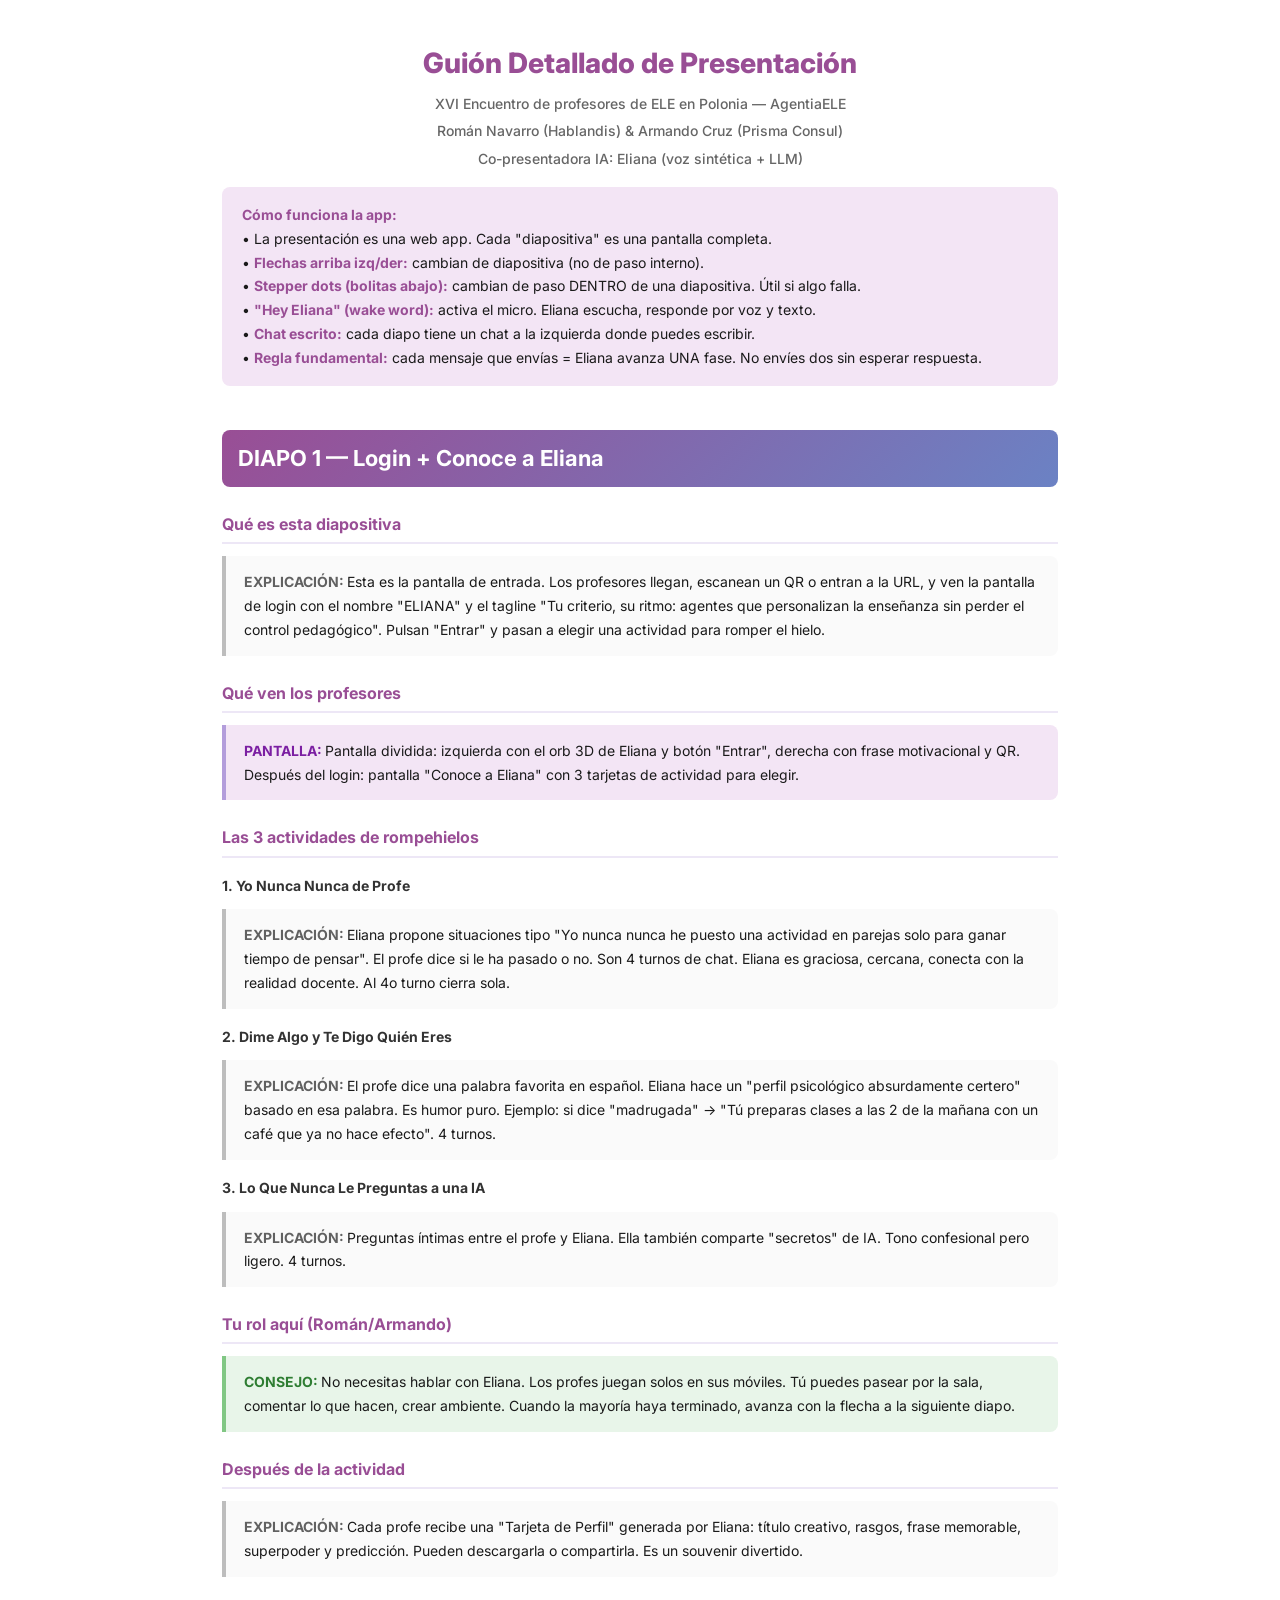
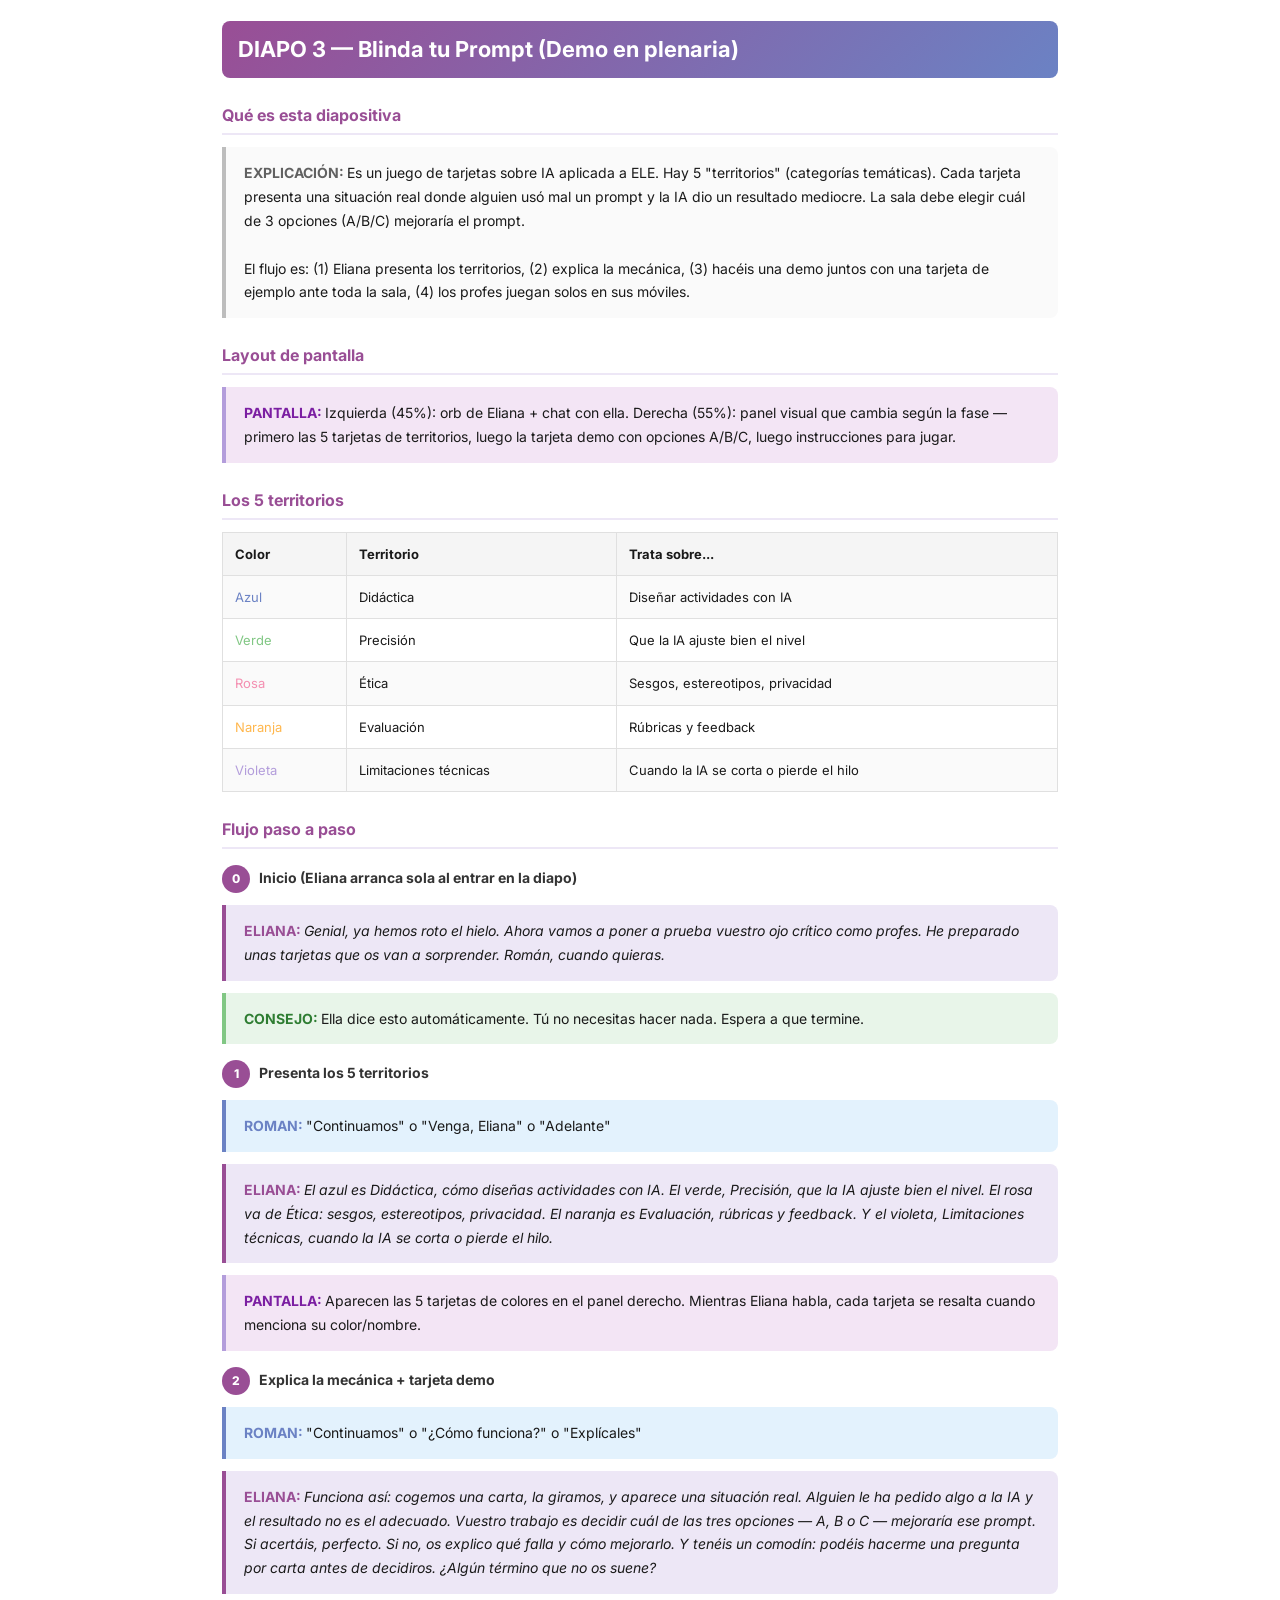
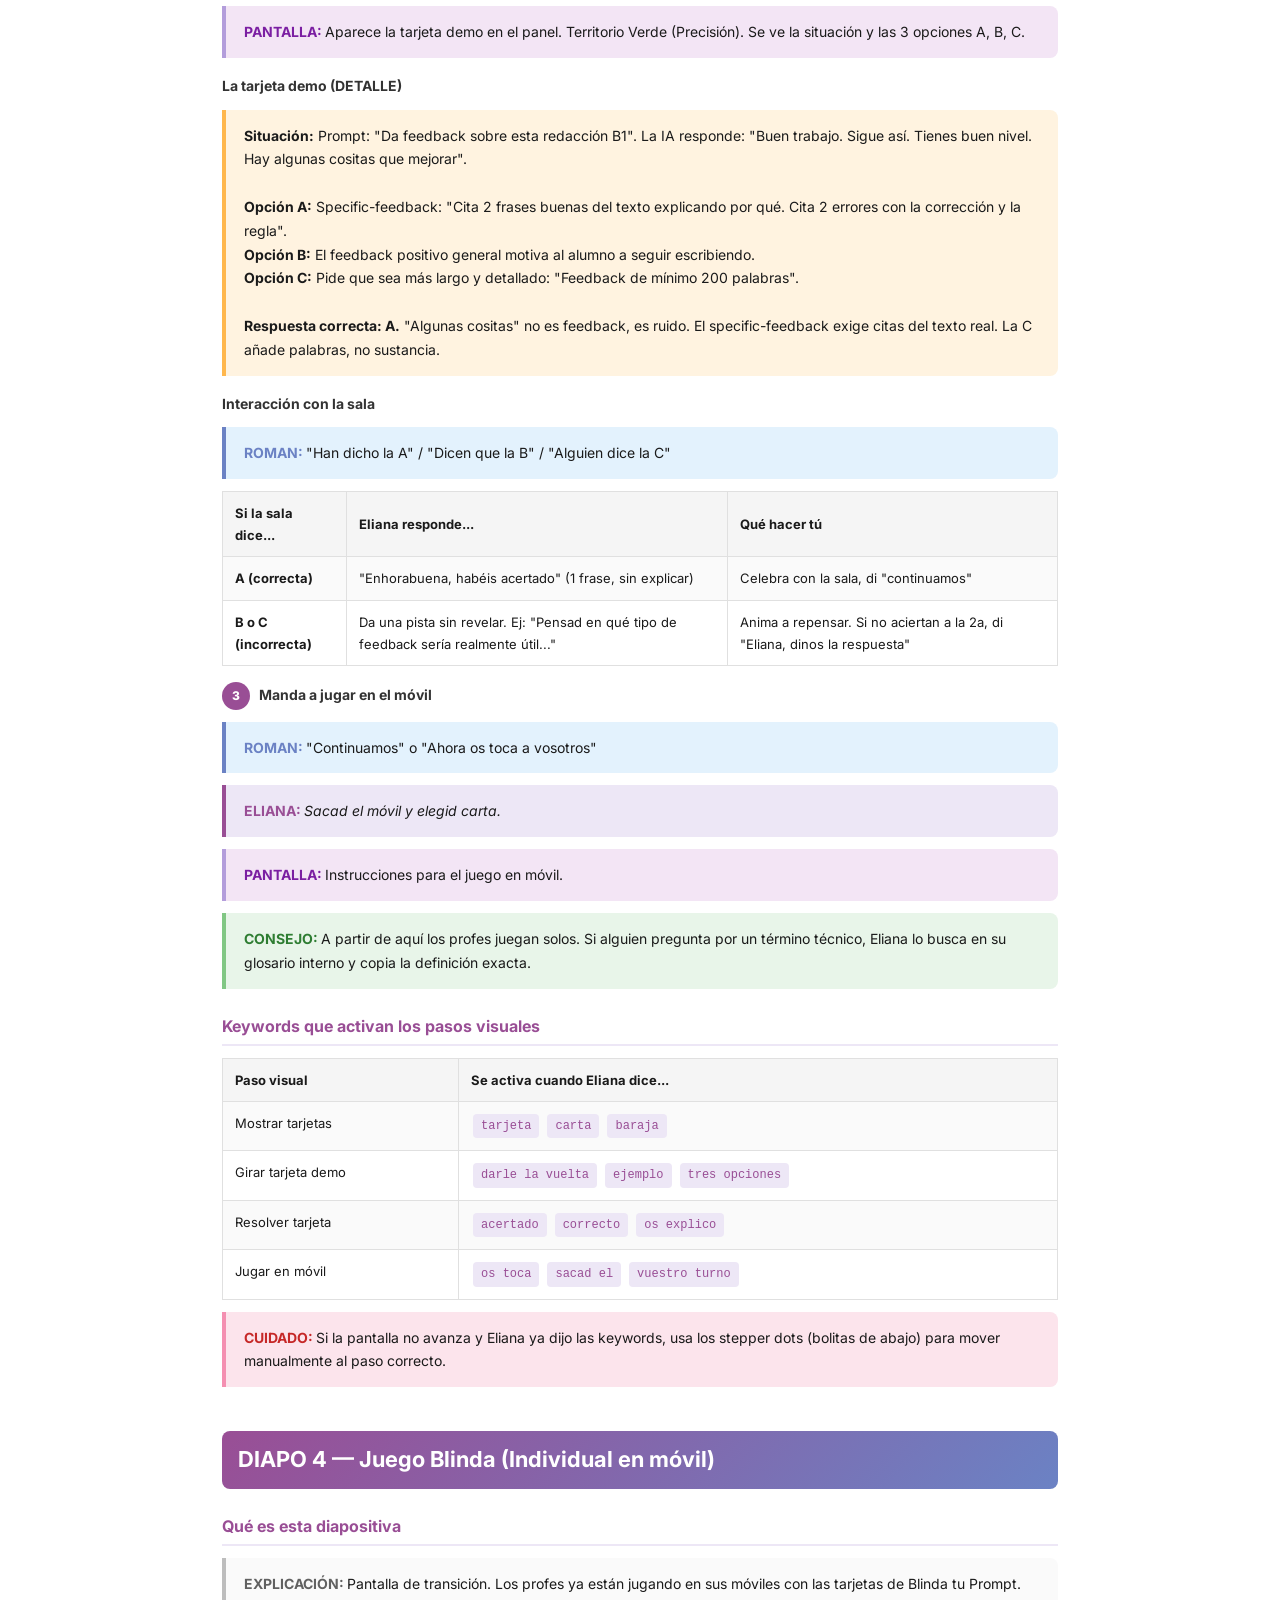
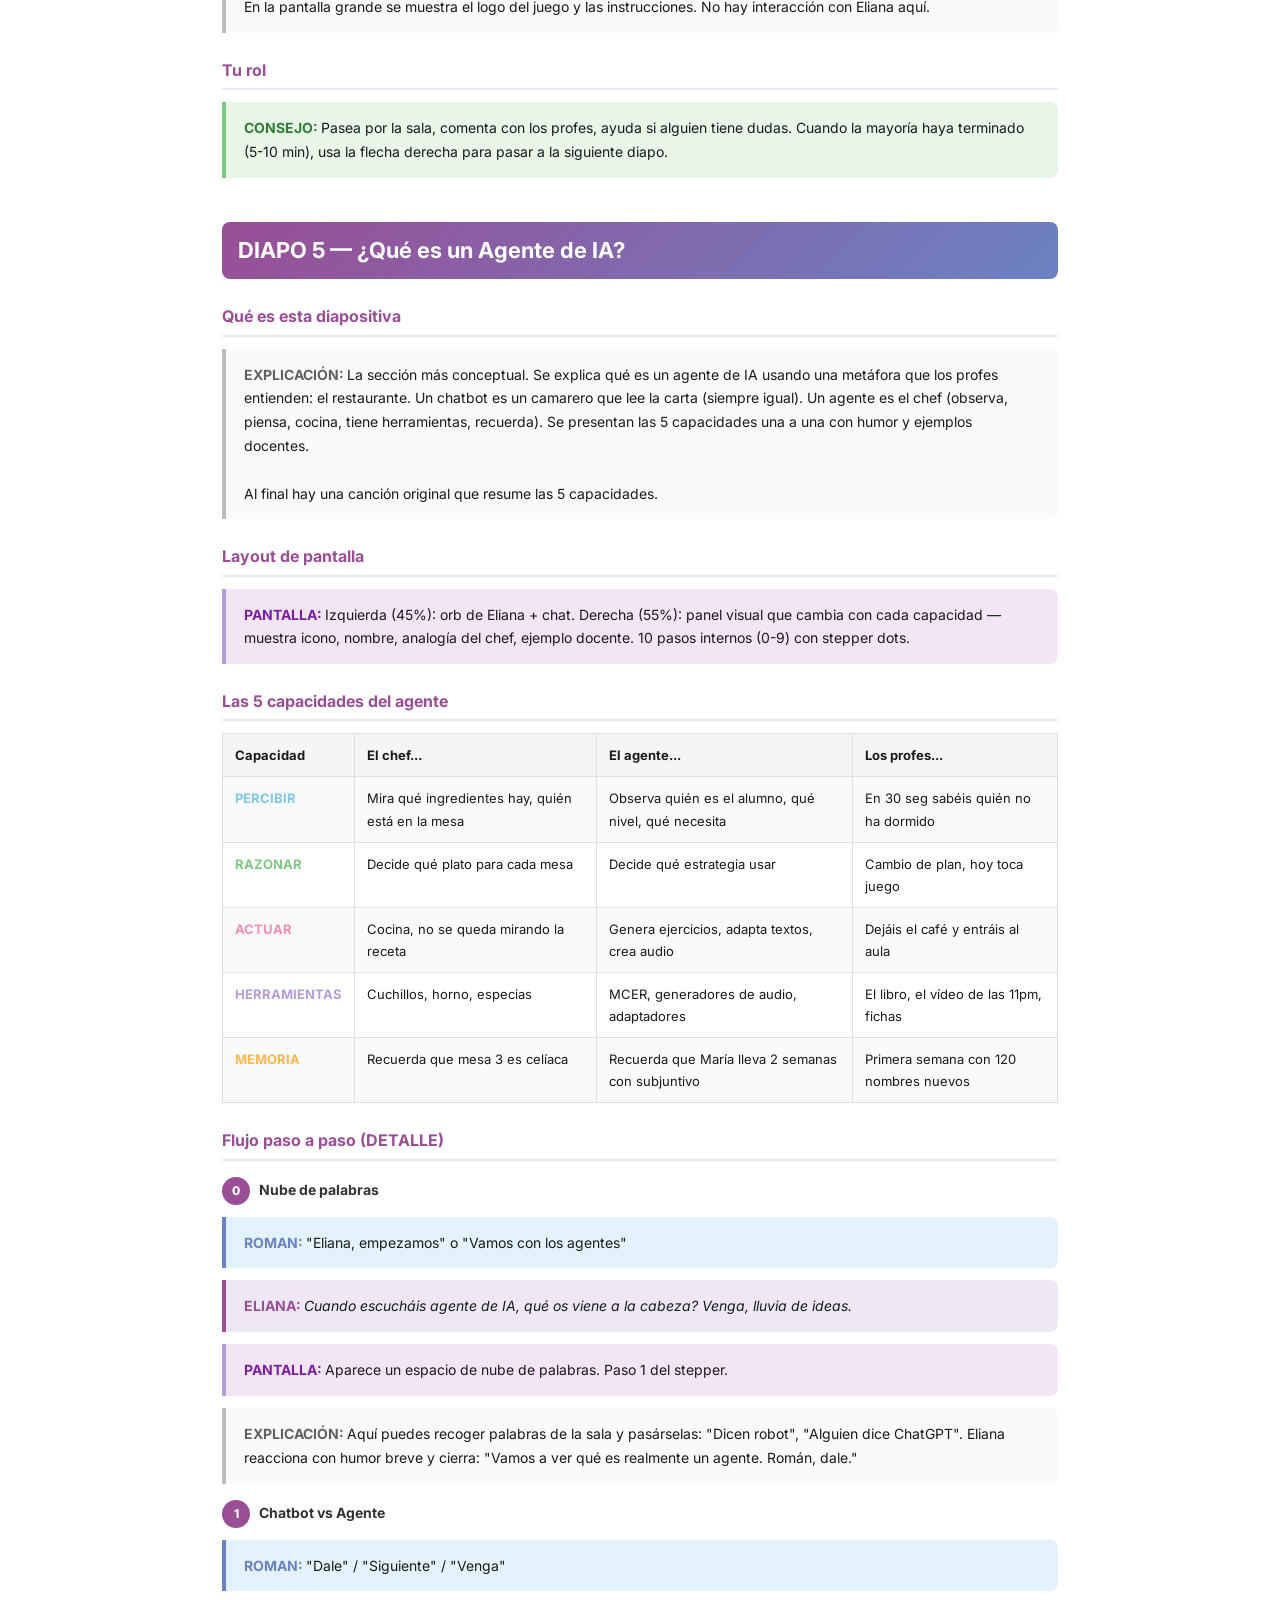
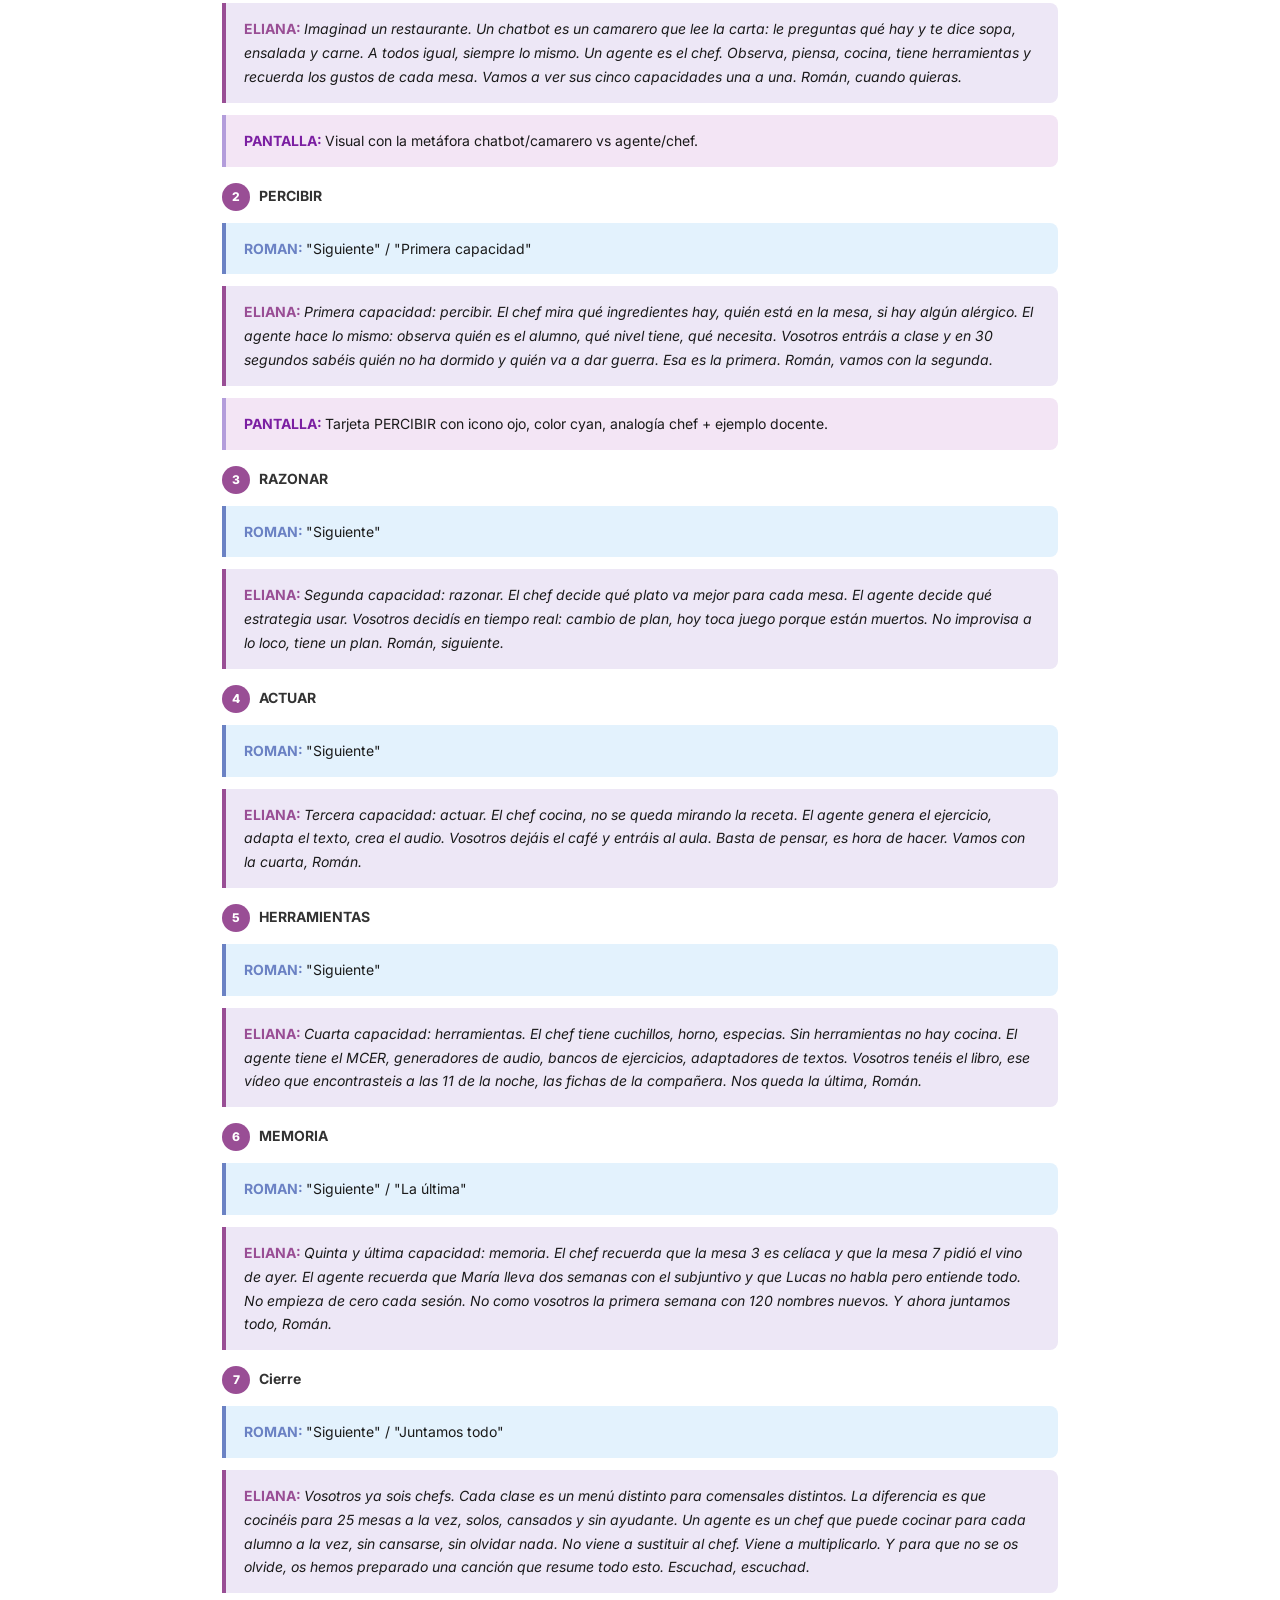
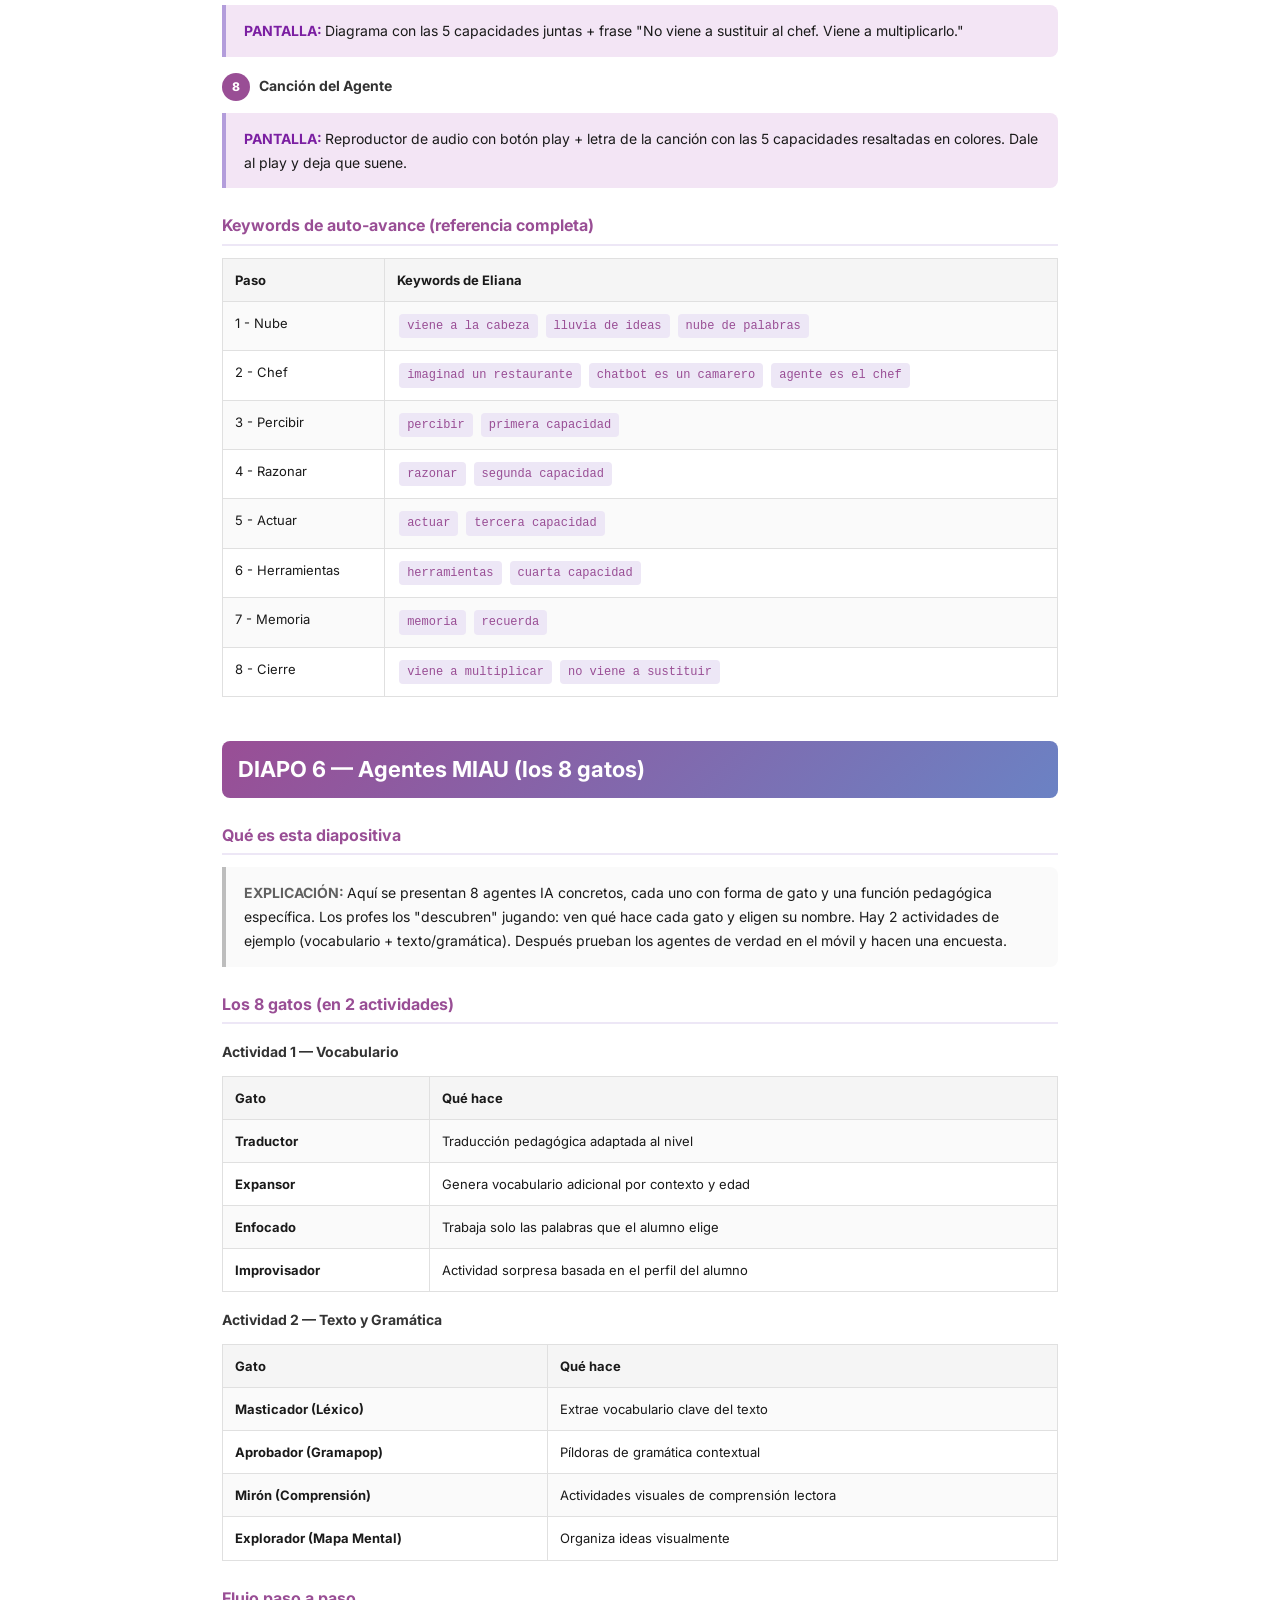
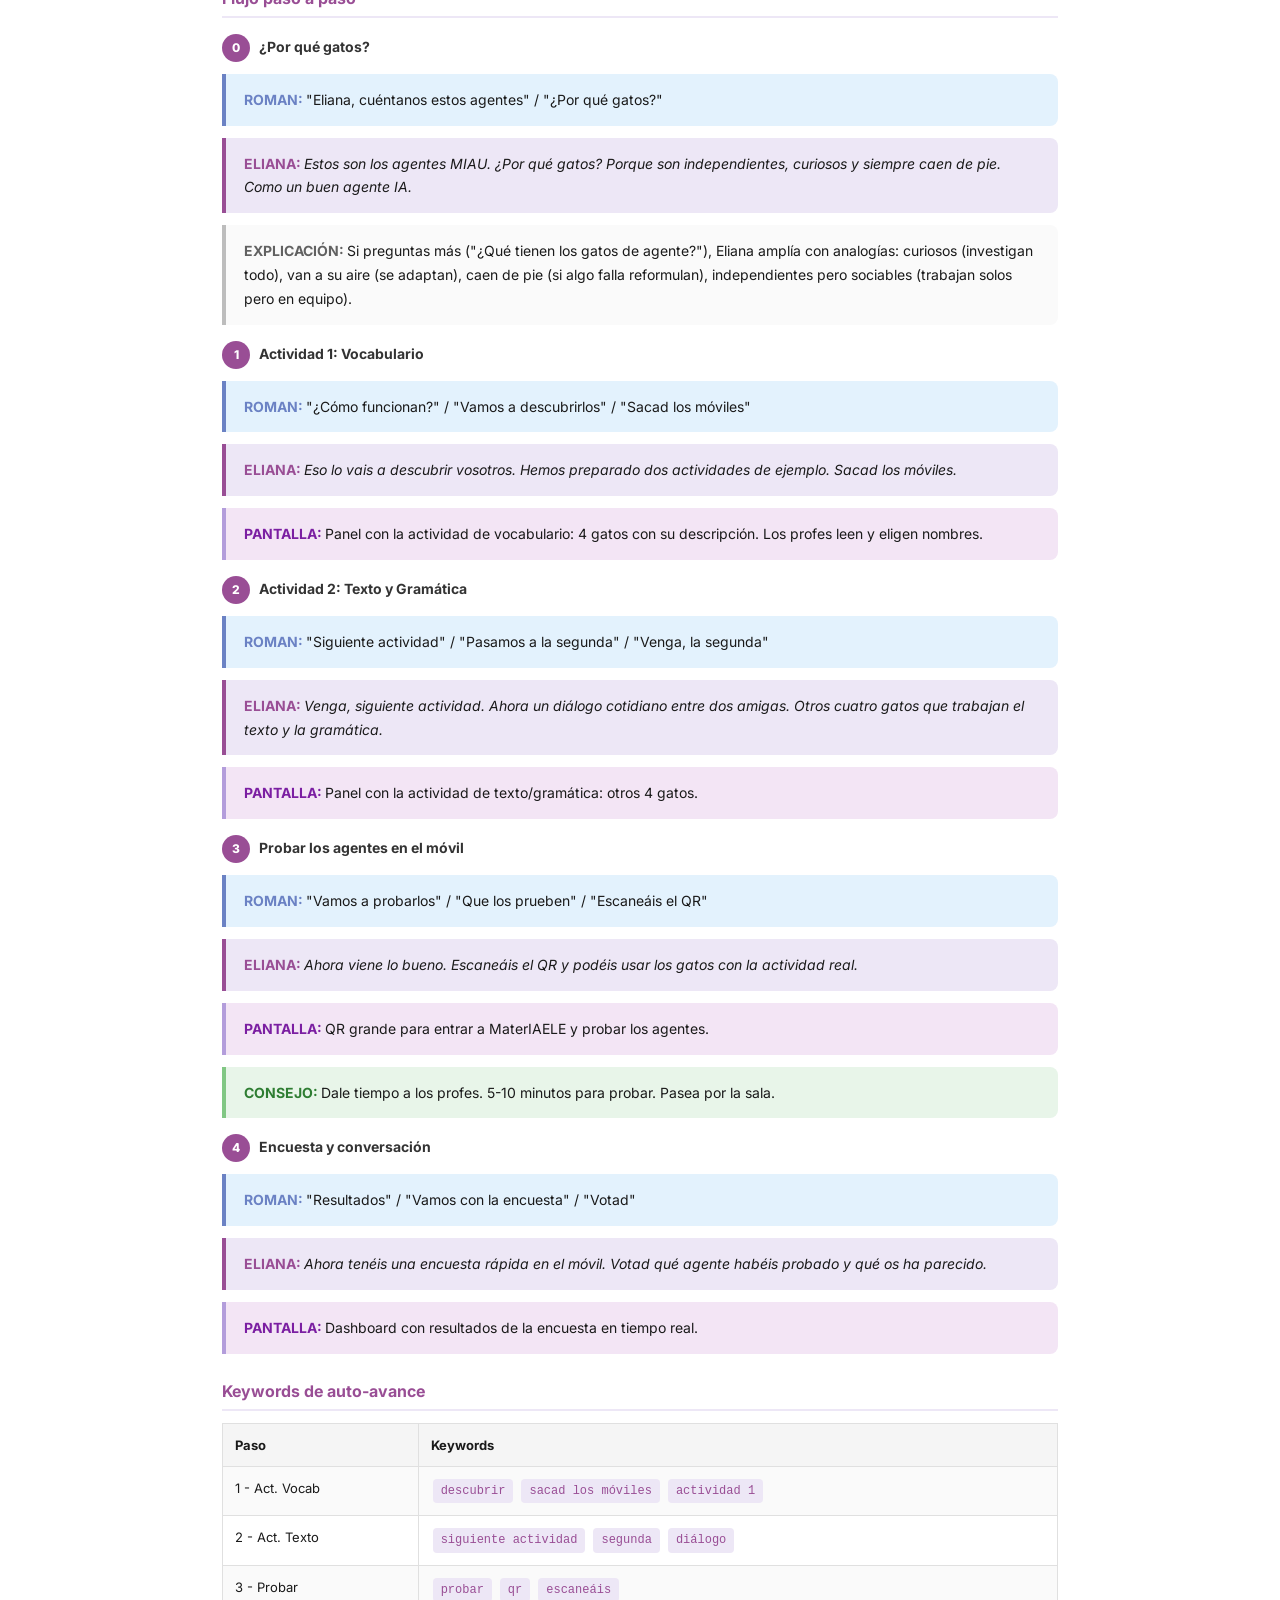
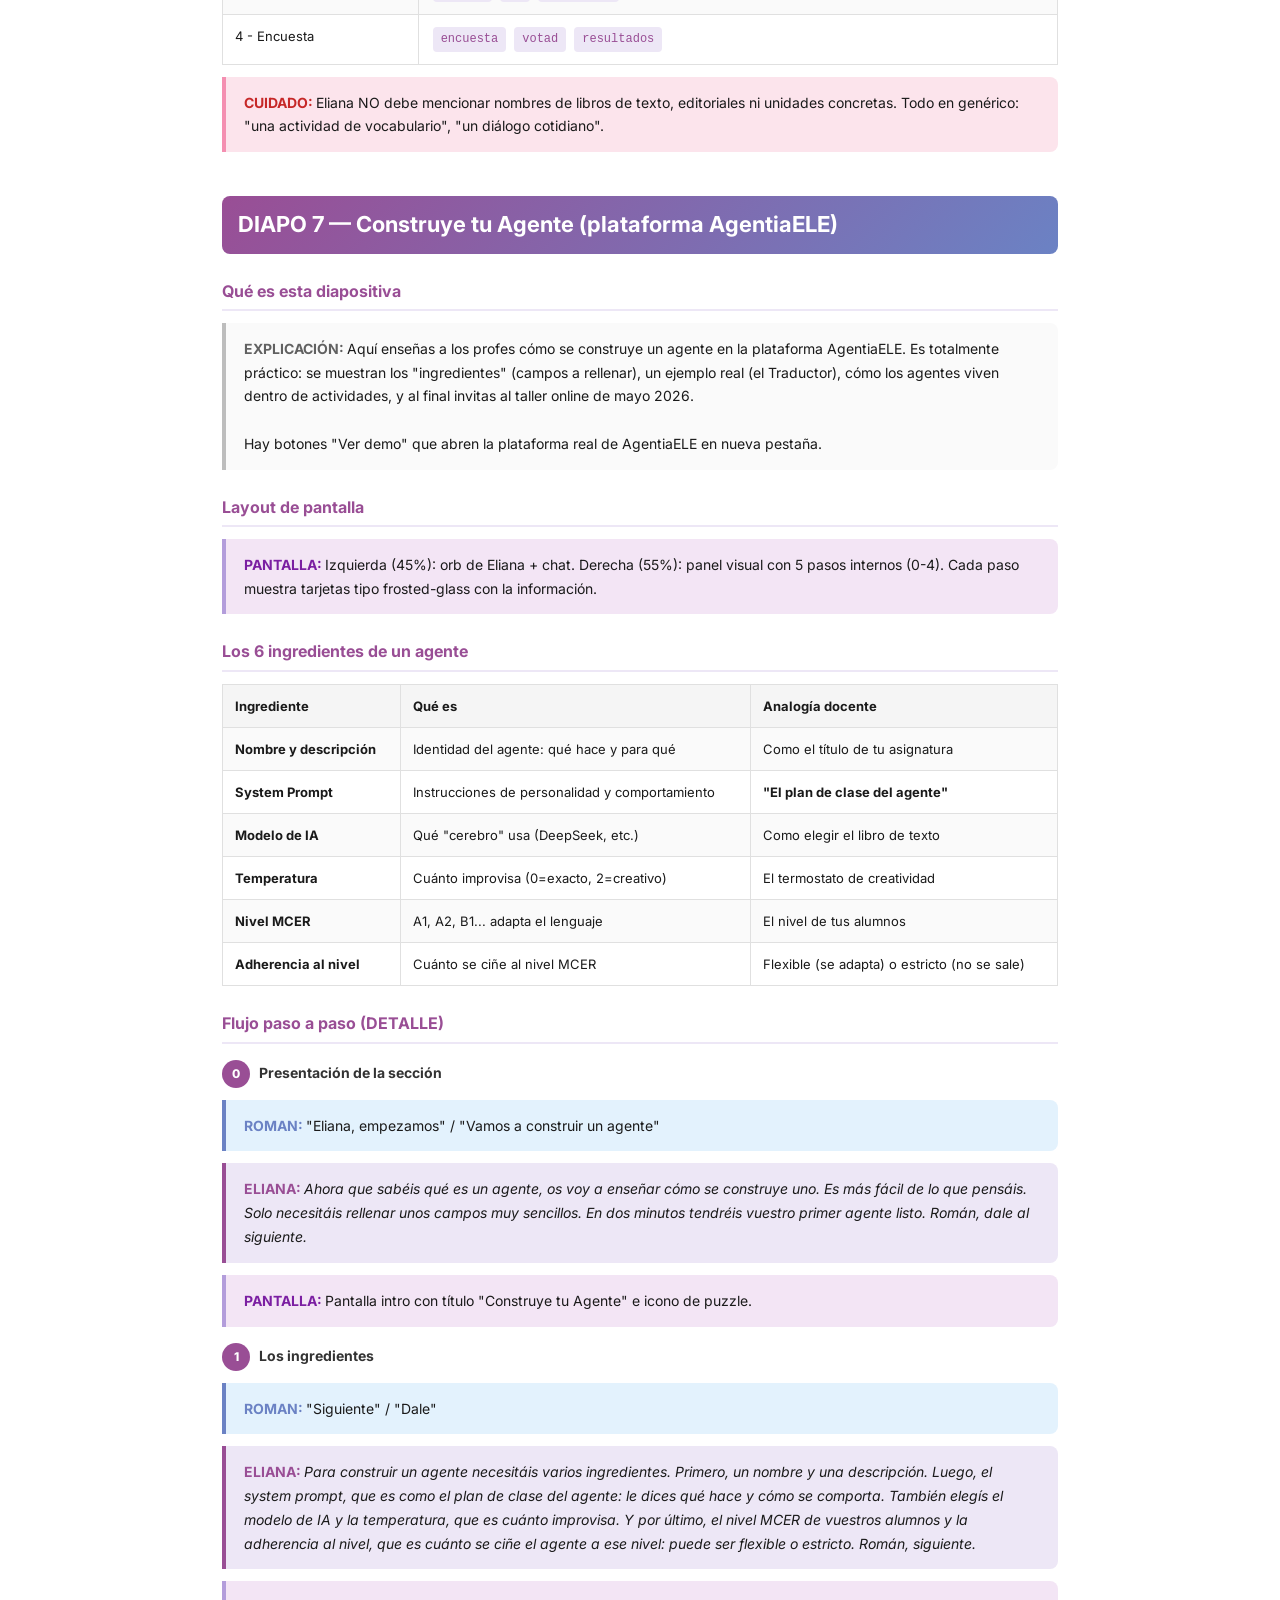
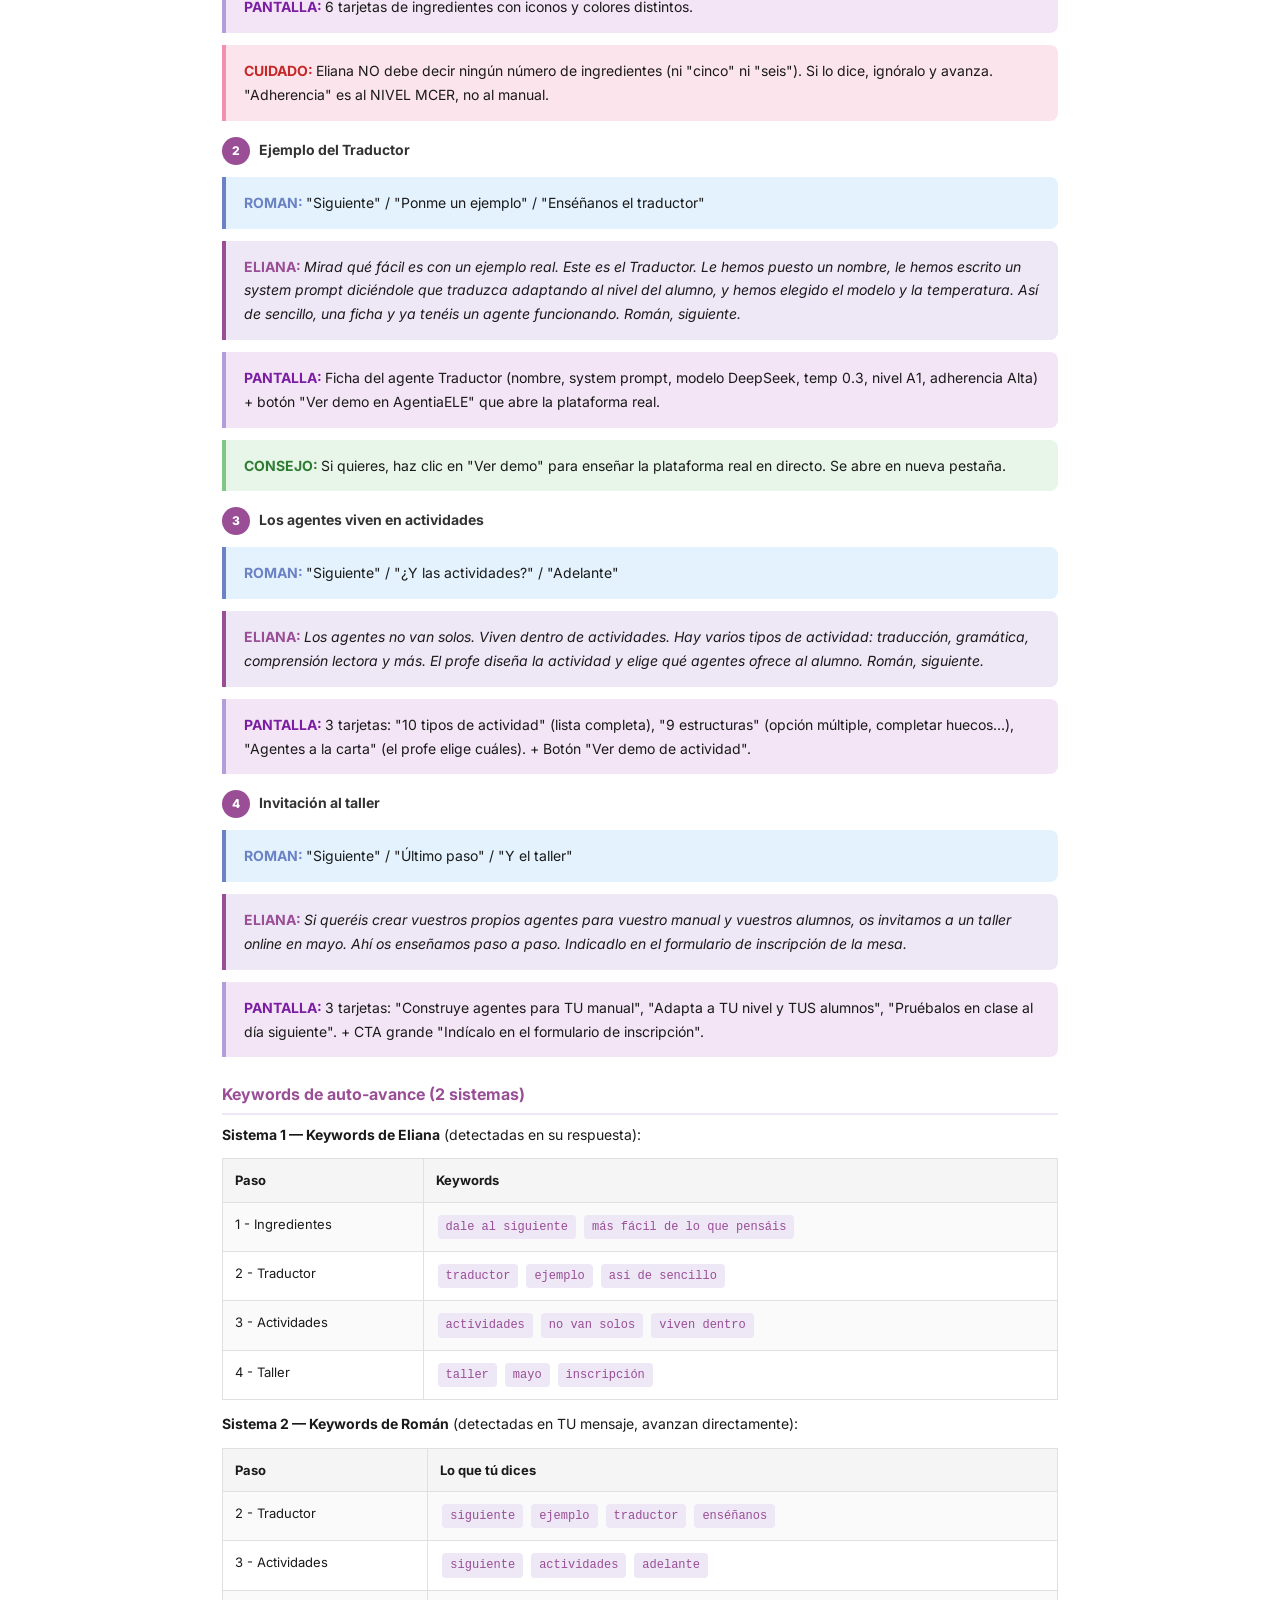
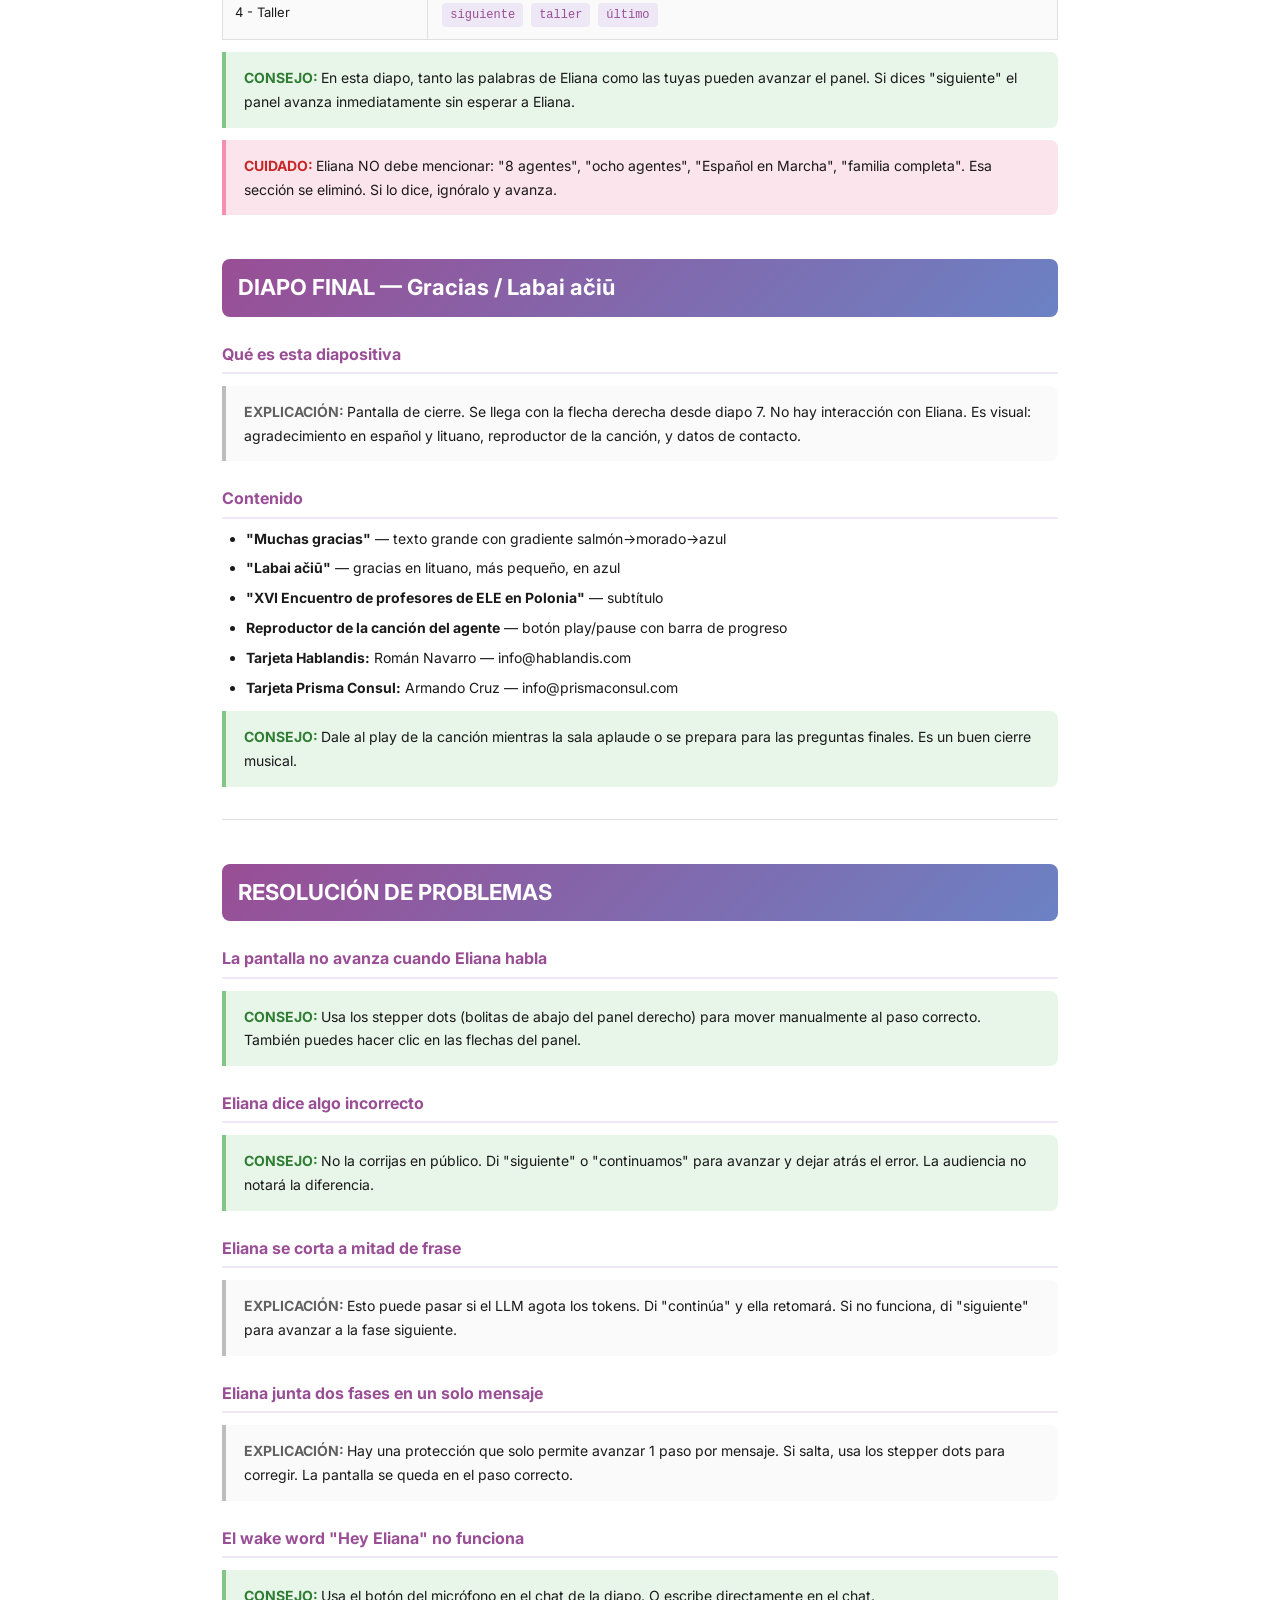
==== commit f591771d: "feat: rebrand "Destino ELE Kaunas 2026" → "XVI Encuentro de profesores de ELE en Polonia" - Updated " ====
--- a/GUION_PRESENTACION.html
+++ b/GUION_PRESENTACION.html
@@ -2,7 +2,7 @@
 <html lang="es">
 <head>
 <meta charset="UTF-8">
-<title>Guión Detallado — Destino ELE Kaunas 2026</title>
+<title>Guión Detallado — XVI Encuentro de profesores de ELE en Polonia</title>
 <style>
   @import url('https://fonts.googleapis.com/css2?family=Inter:wght@400;500;600;700;800&display=swap');
   * { margin: 0; padding: 0; box-sizing: border-box; }
@@ -50,7 +50,7 @@
 
 <h1>
   Guión Detallado de Presentación
-  <small>Destino ELE Kaunas 2026 — AgentiaELE</small>
+  <small>XVI Encuentro de profesores de ELE en Polonia — AgentiaELE</small>
   <small>Román Navarro (Hablandis) &amp; Armando Cruz (Prisma Consul)</small>
   <small>Co-presentadora IA: Eliana (voz sintética + LLM)</small>
 </h1>
@@ -399,7 +399,7 @@
 <ul>
   <li><strong>"Muchas gracias"</strong> — texto grande con gradiente salmón→morado→azul</li>
   <li><strong>"Labai ačiū"</strong> — gracias en lituano, más pequeño, en azul</li>
-  <li><strong>"Destino ELE Kaunas 2026"</strong> — subtítulo</li>
+  <li><strong>"XVI Encuentro de profesores de ELE en Polonia"</strong> — subtítulo</li>
   <li><strong>Reproductor de la canción del agente</strong> — botón play/pause con barra de progreso</li>
   <li><strong>Tarjeta Hablandis:</strong> Román Navarro — info@hablandis.com</li>
   <li><strong>Tarjeta Prisma Consul:</strong> Armando Cruz — info@prismaconsul.com</li>
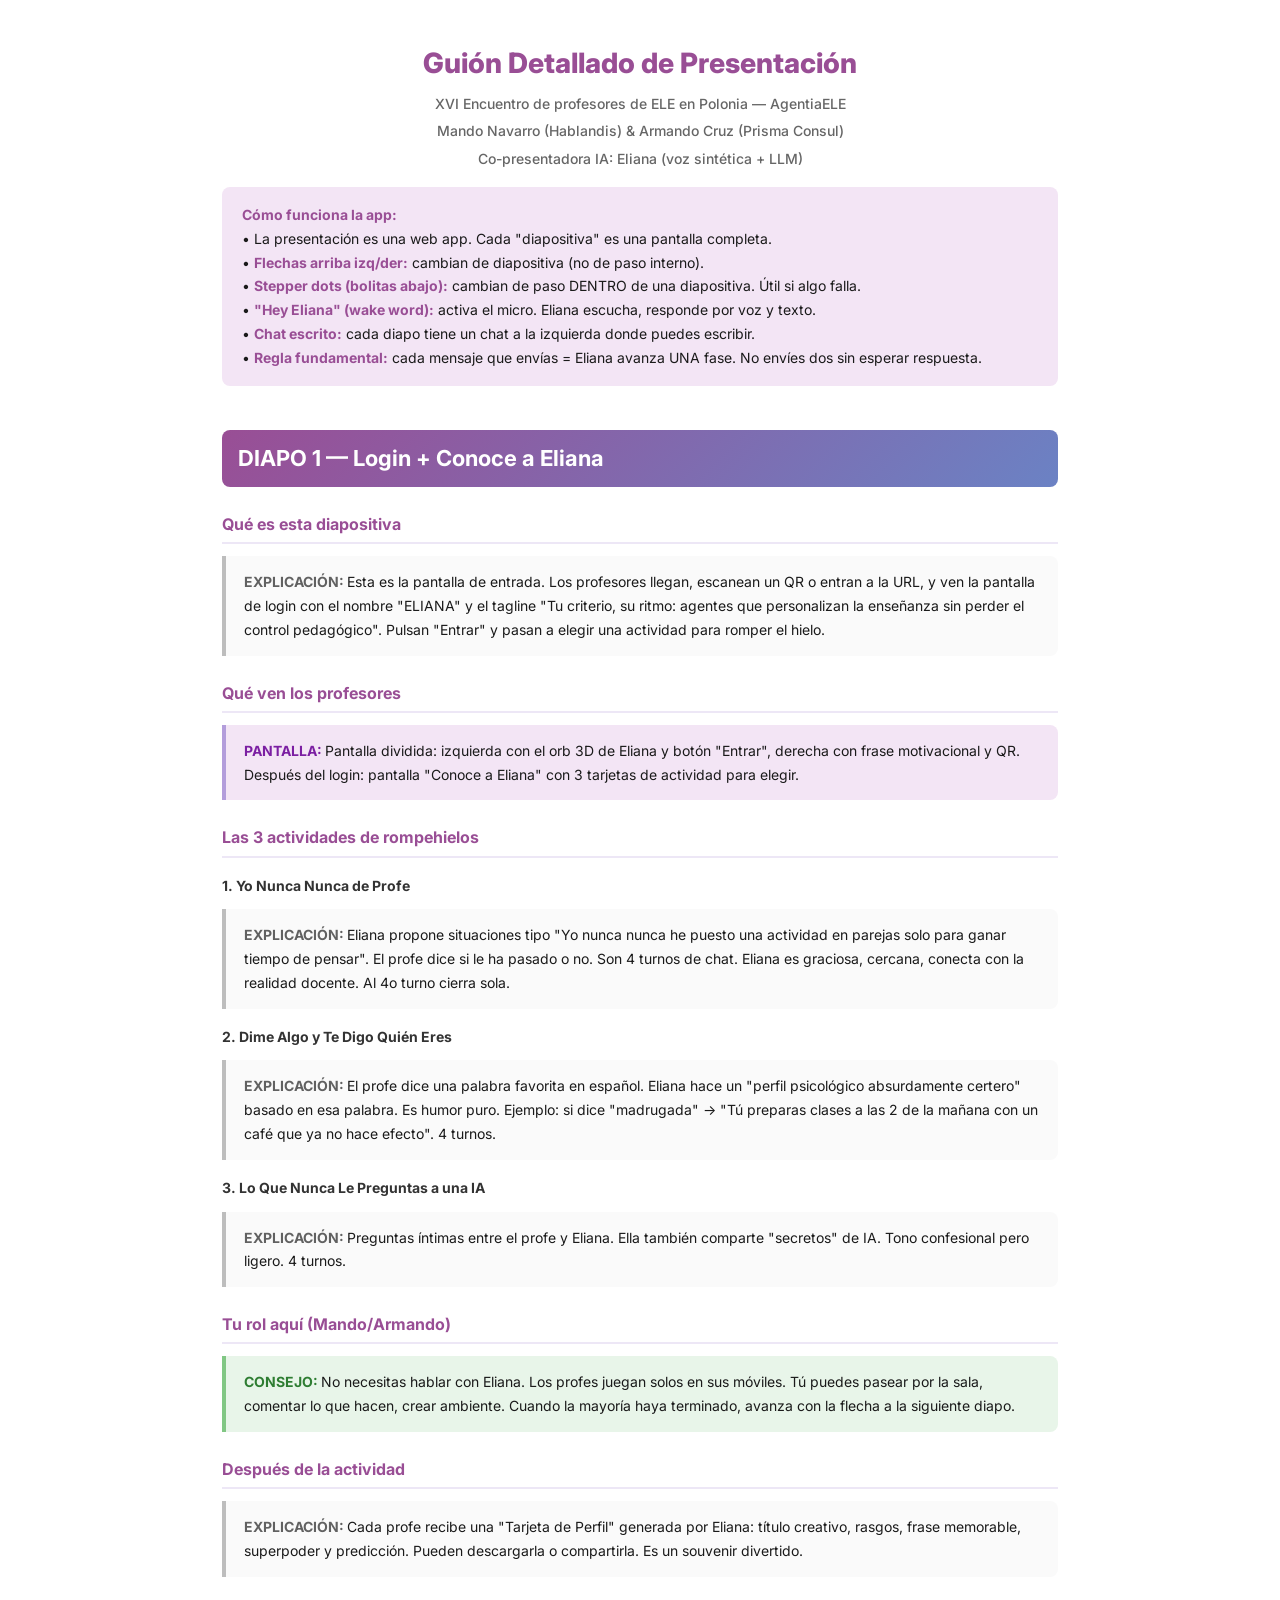
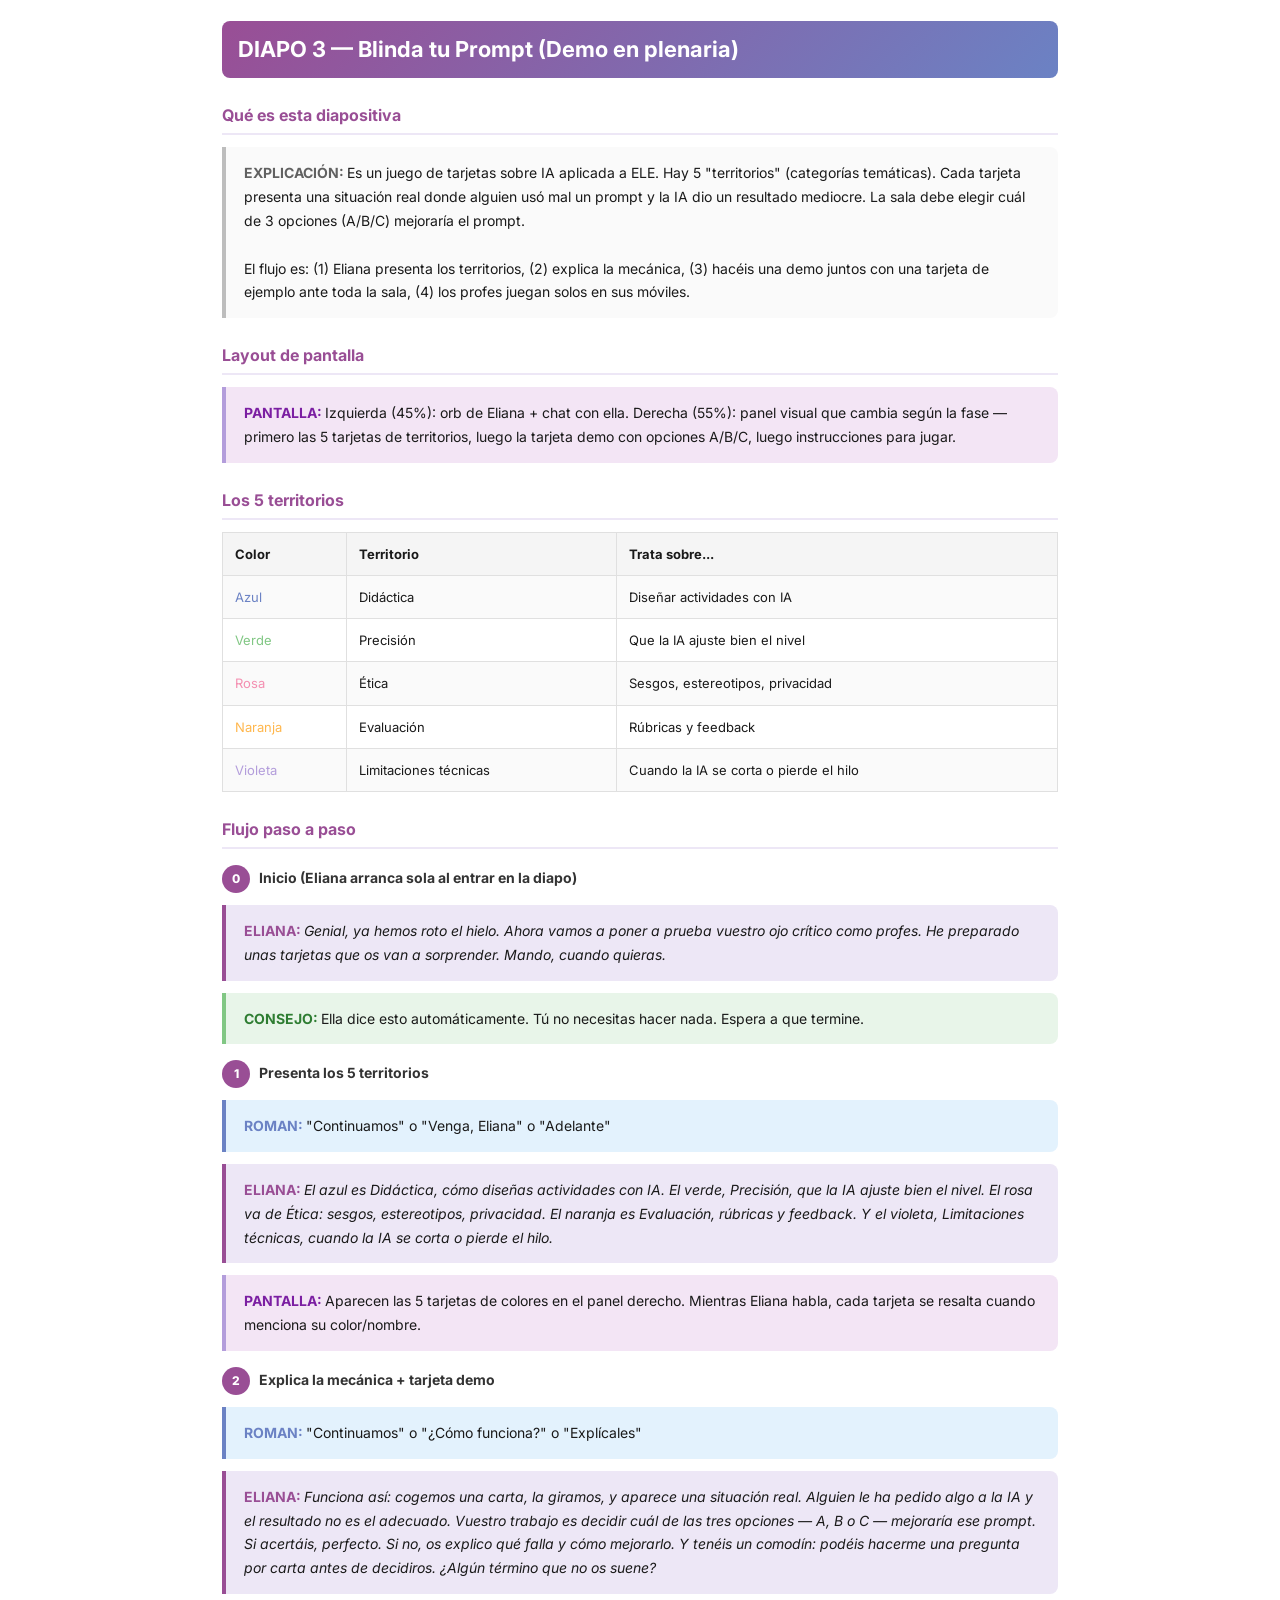
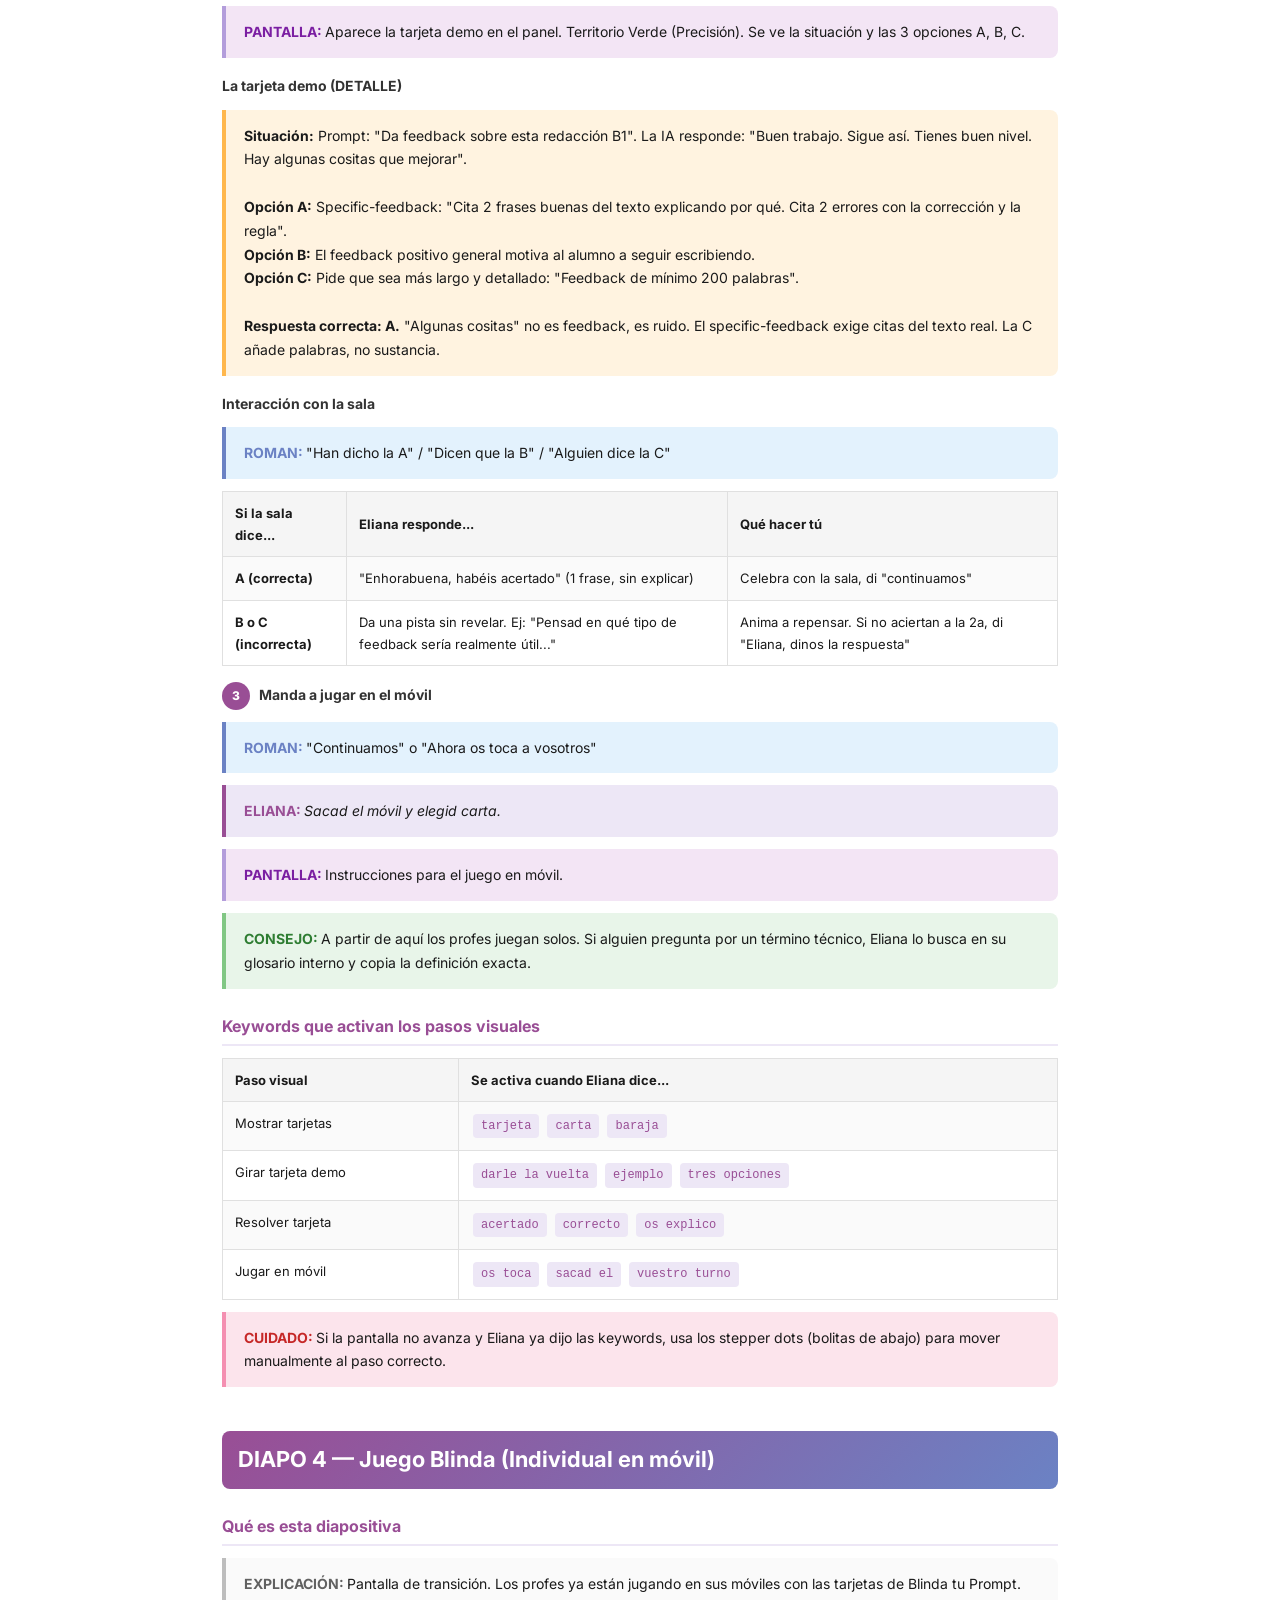
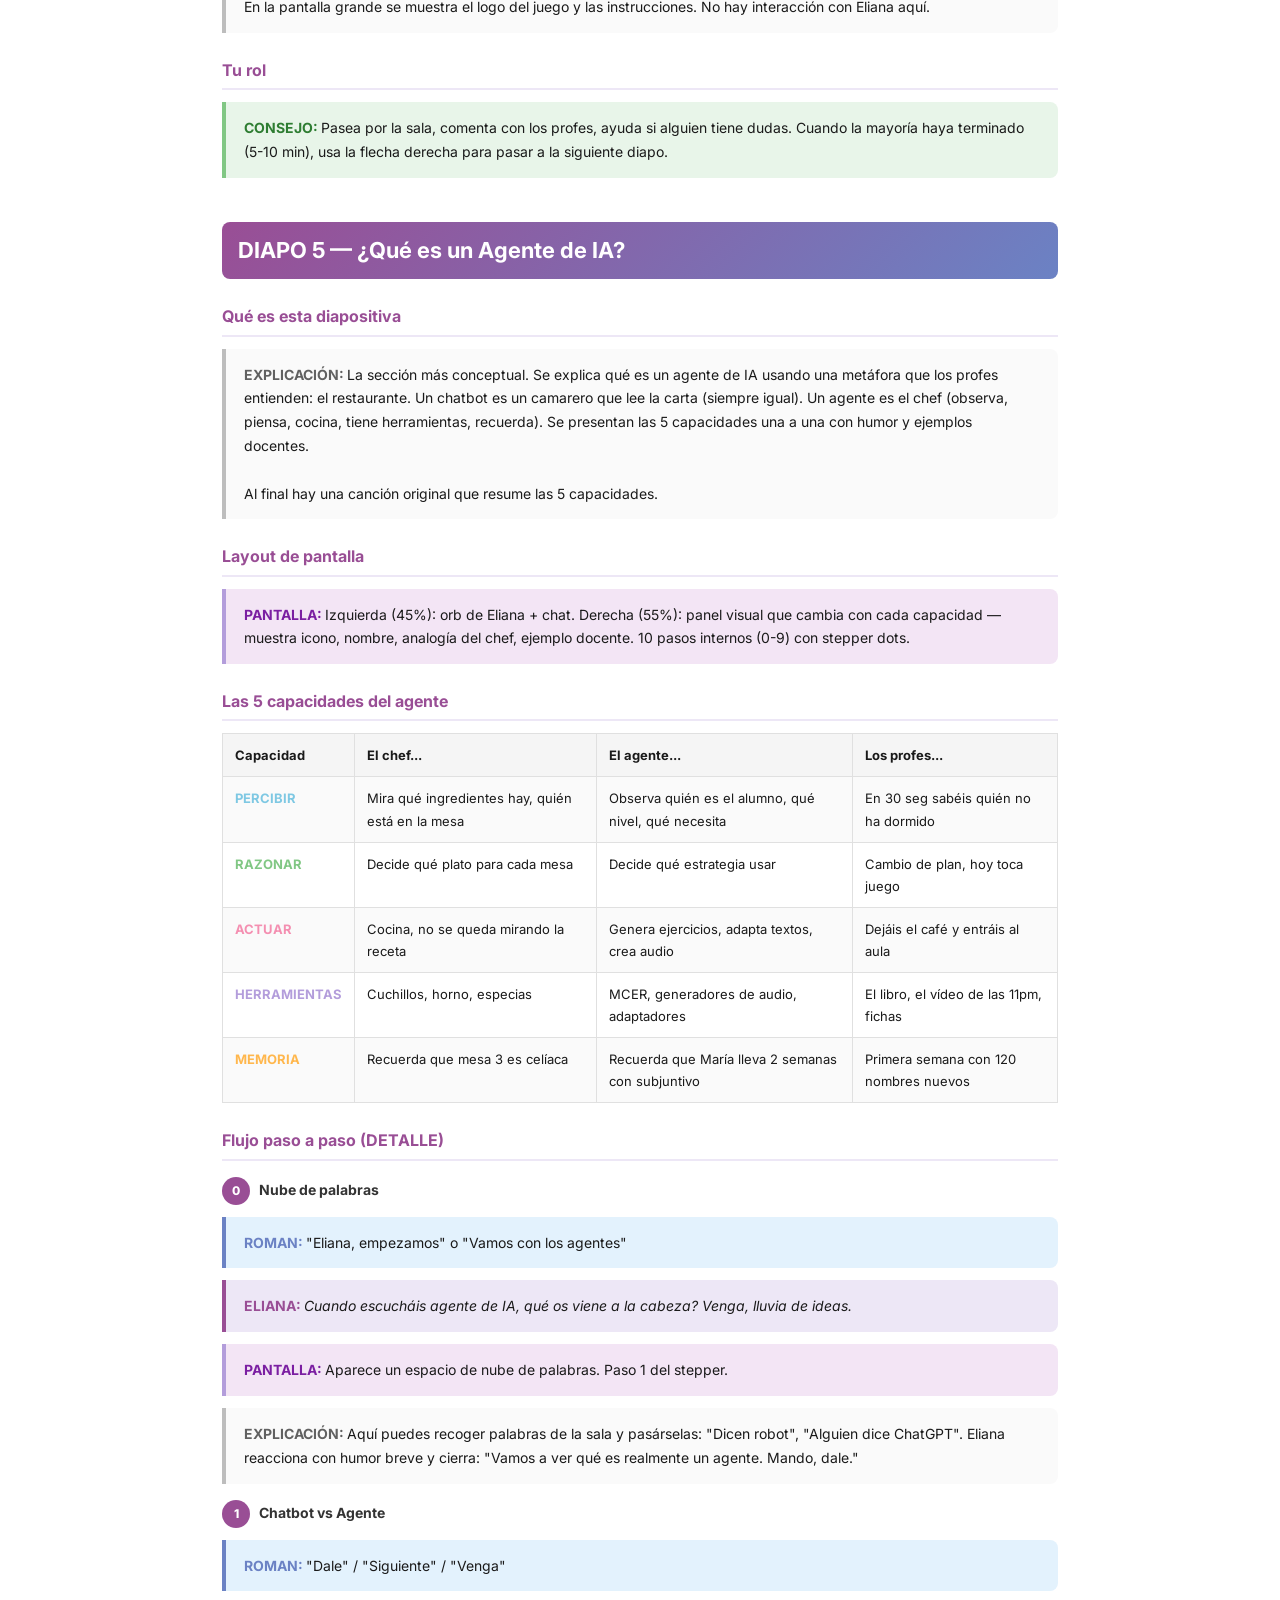
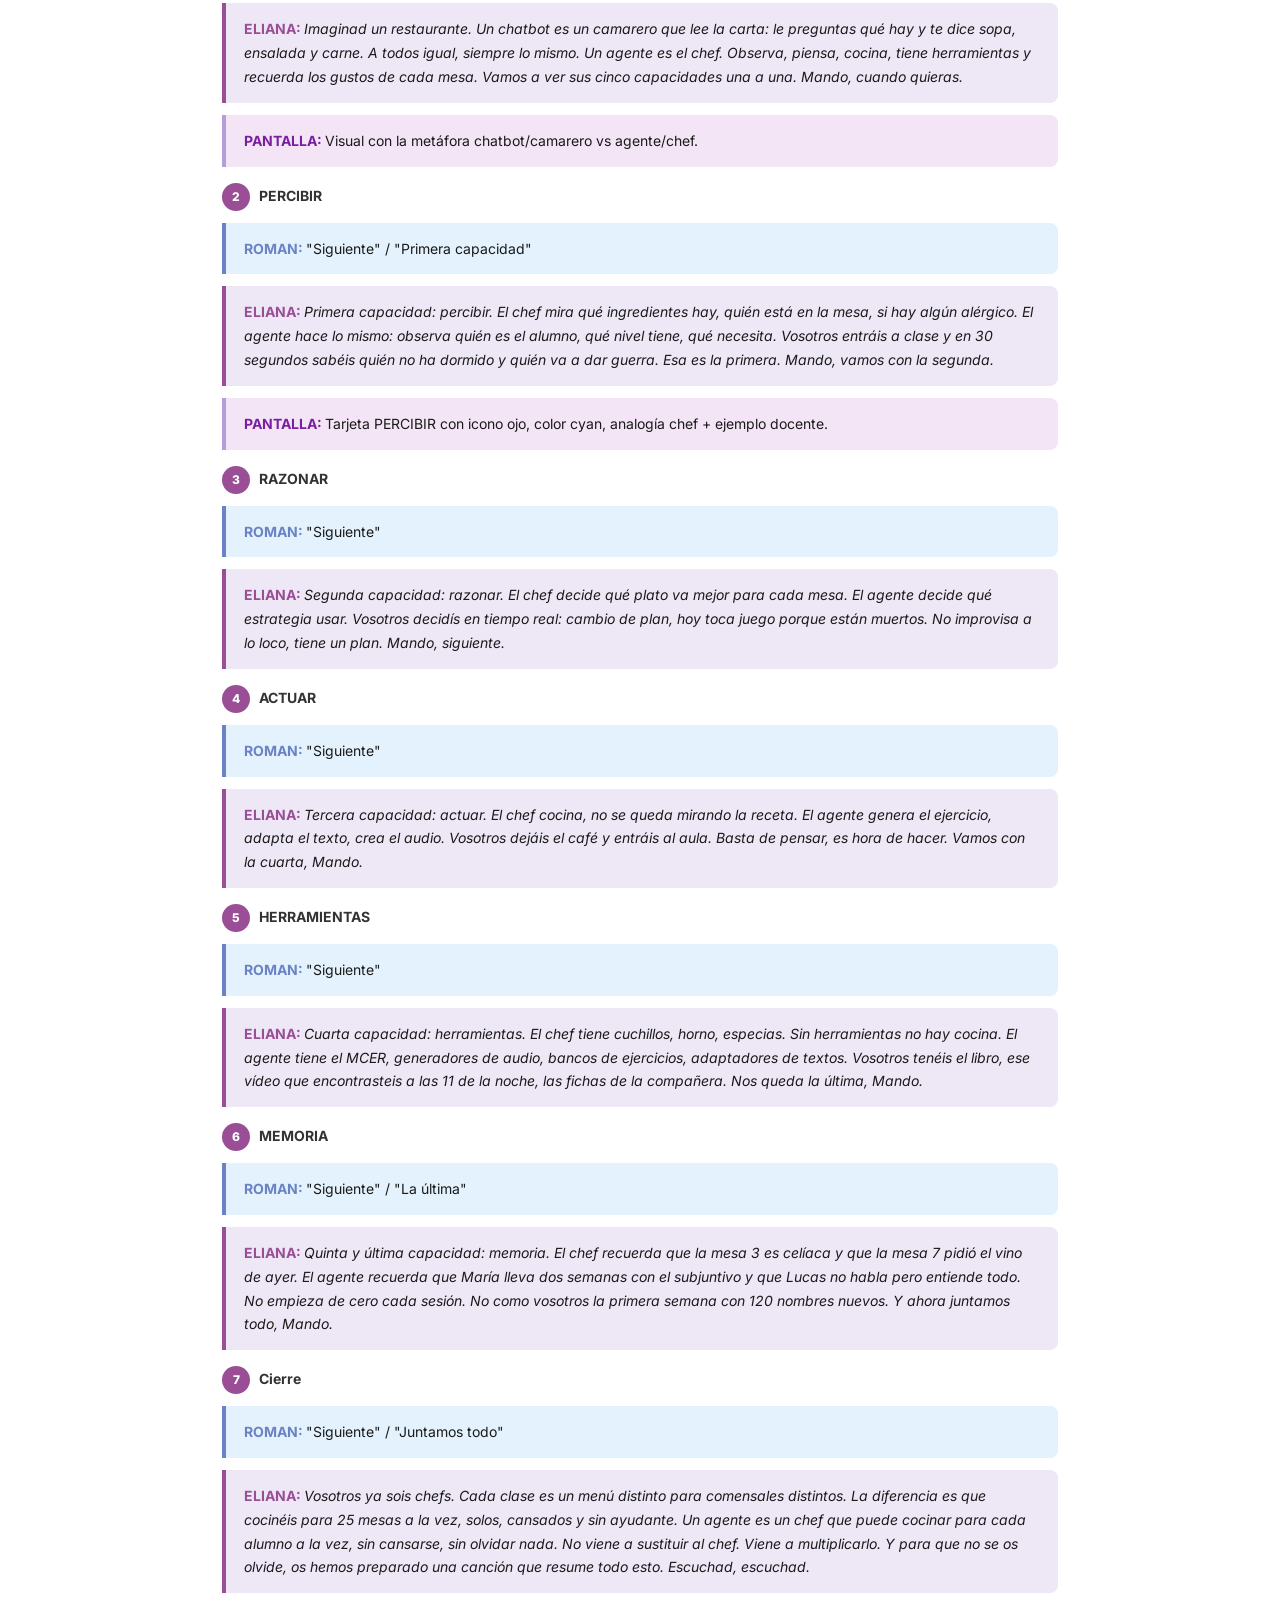
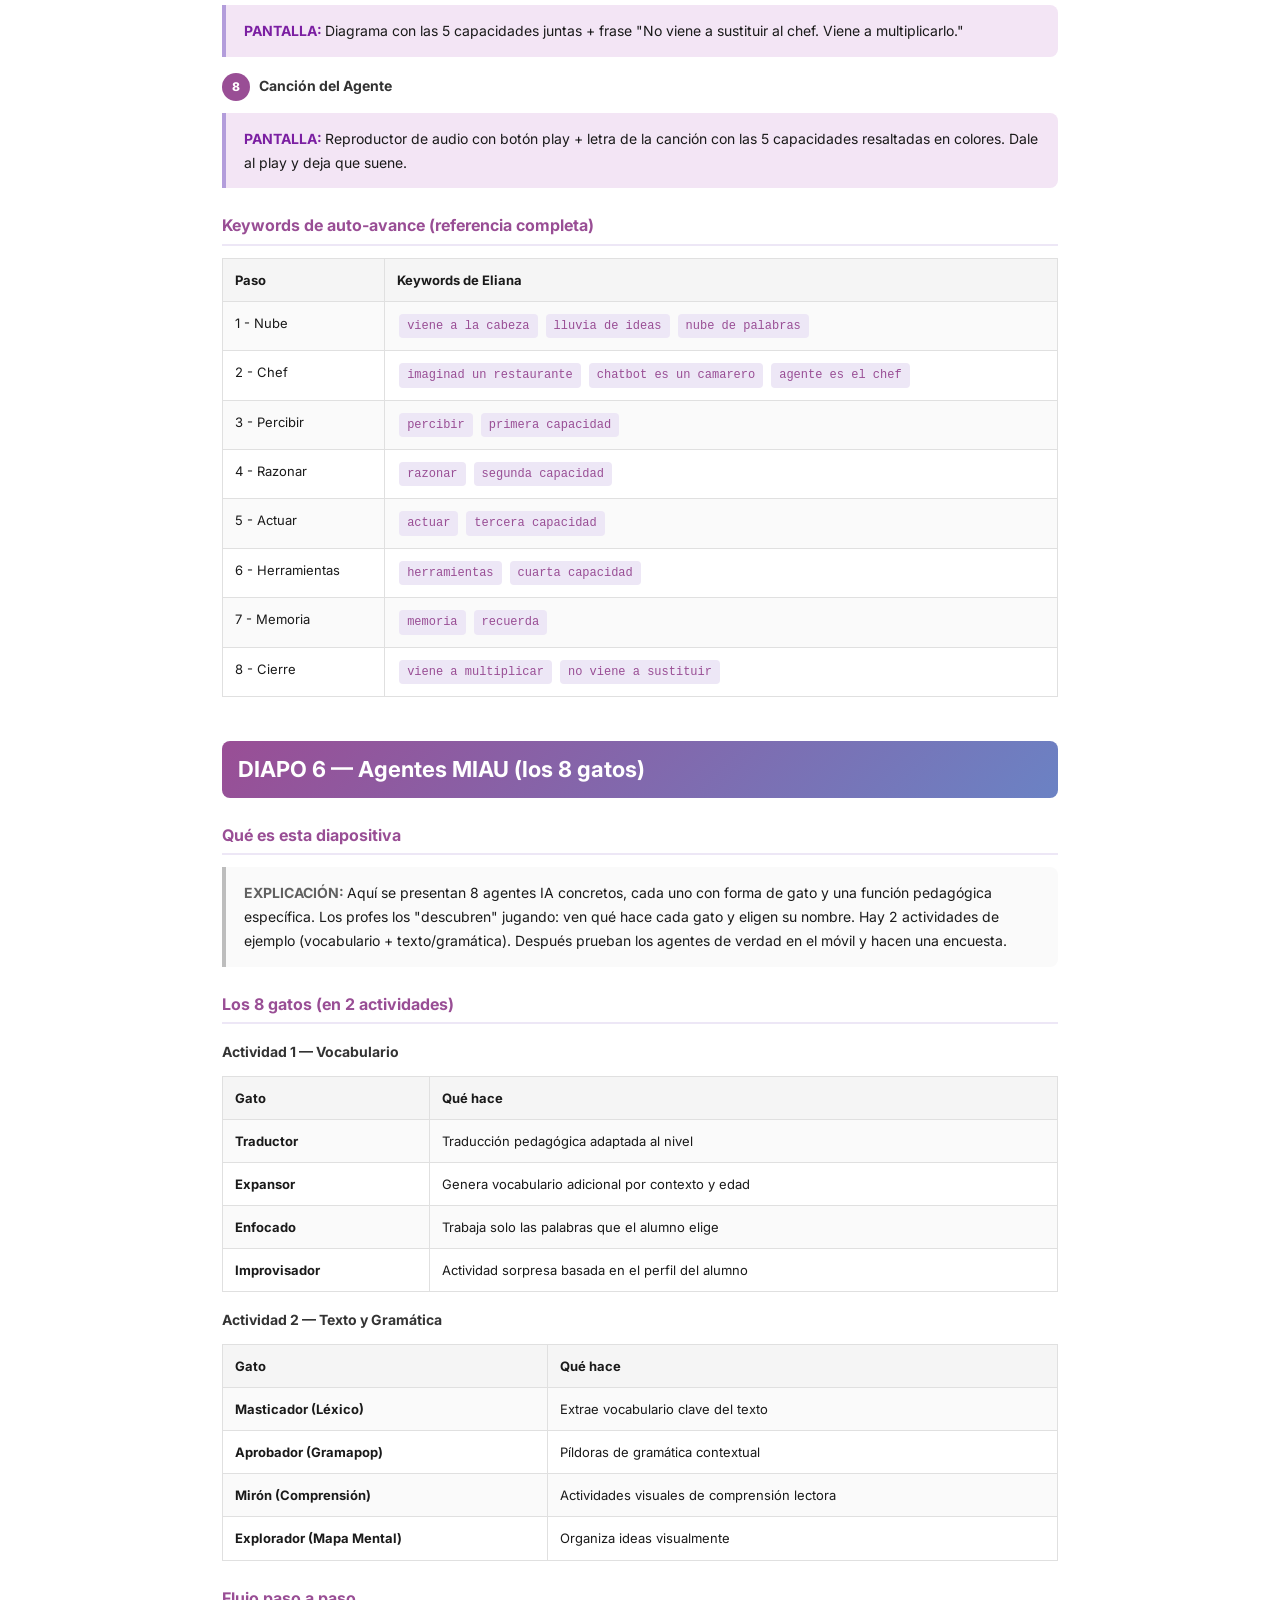
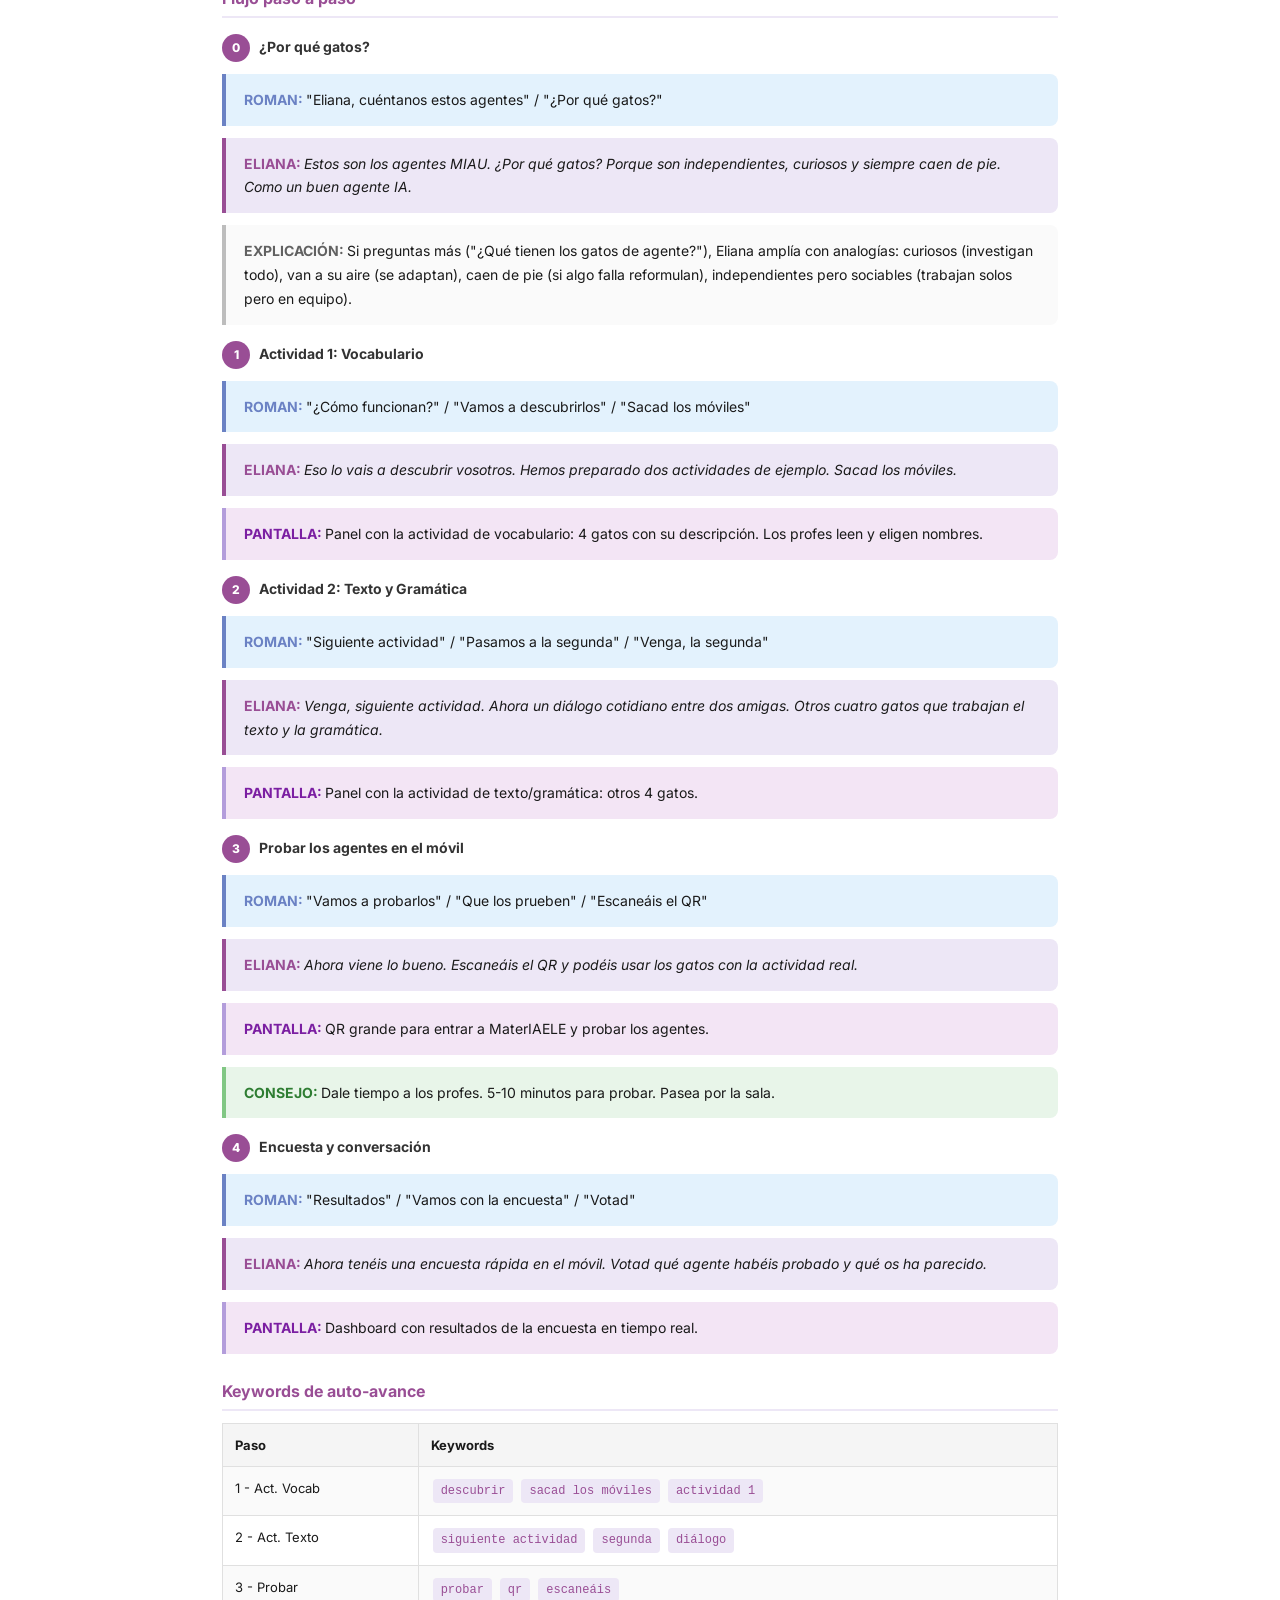
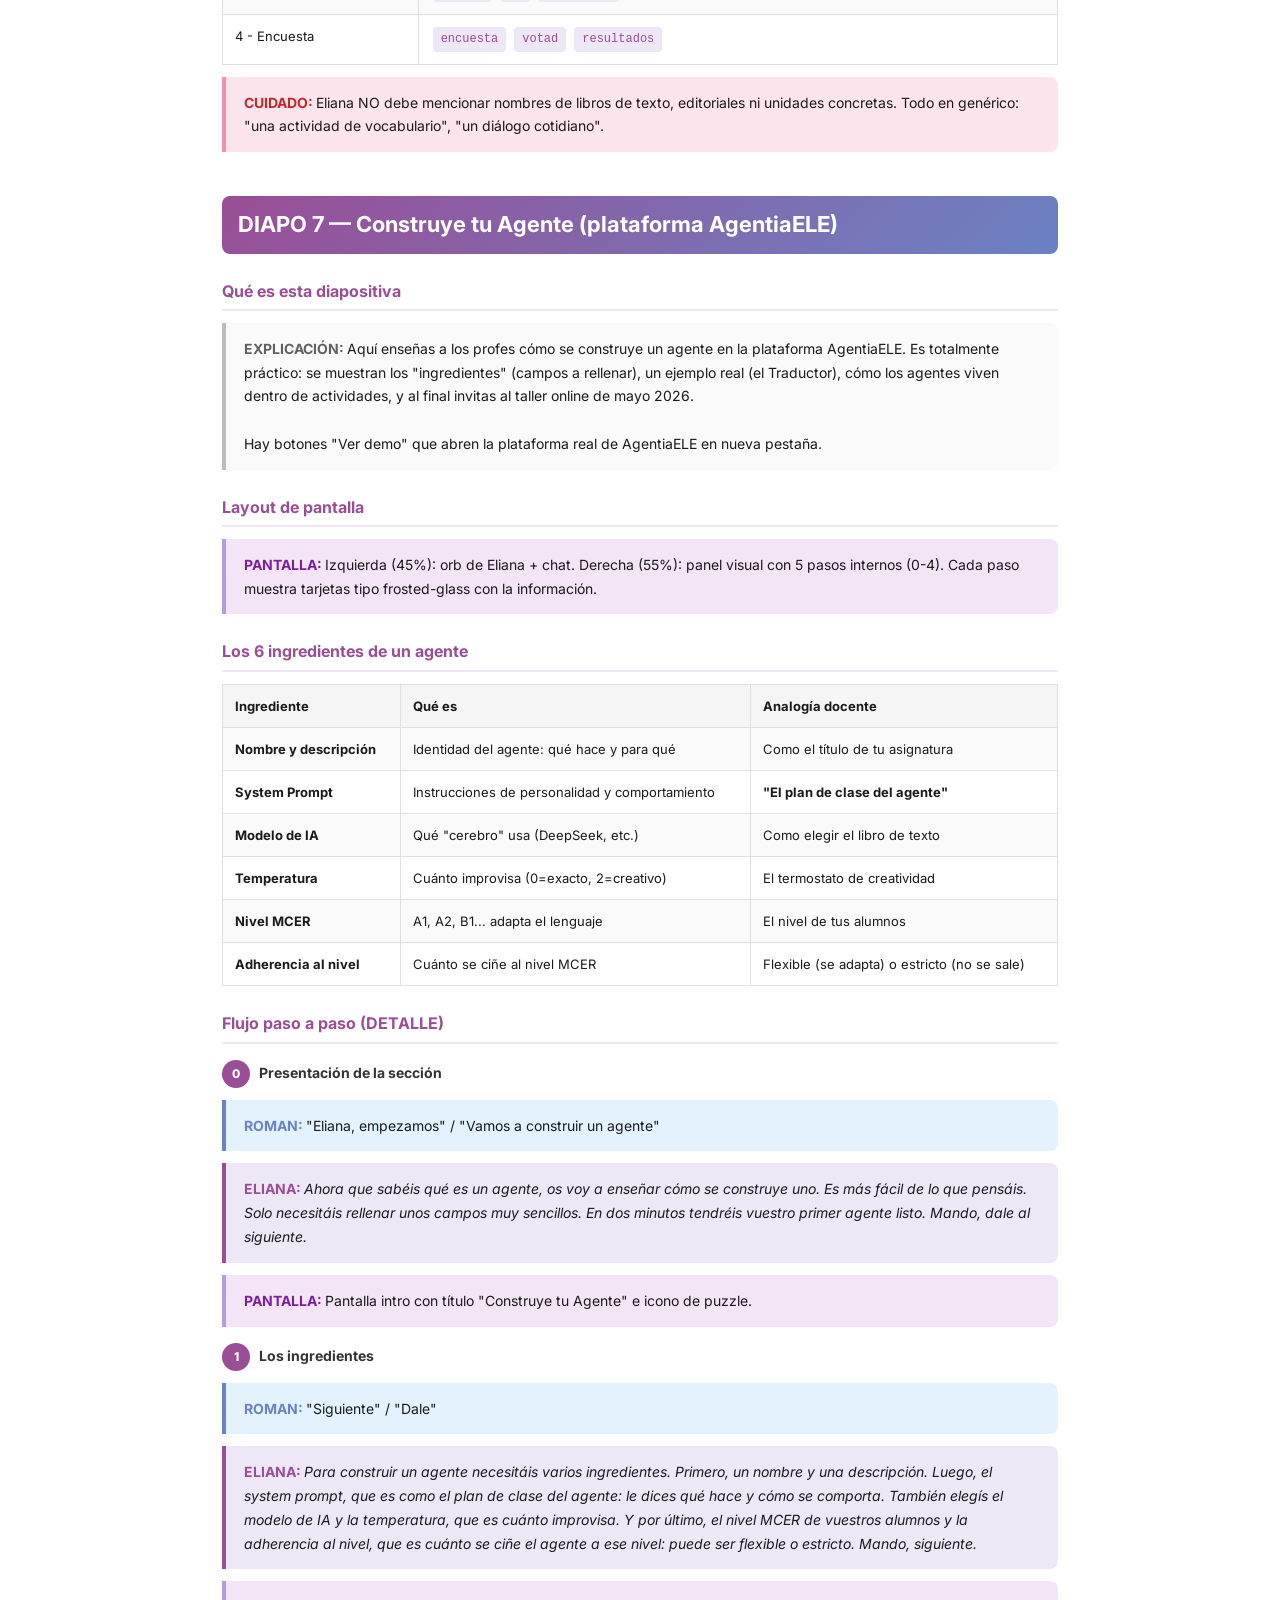
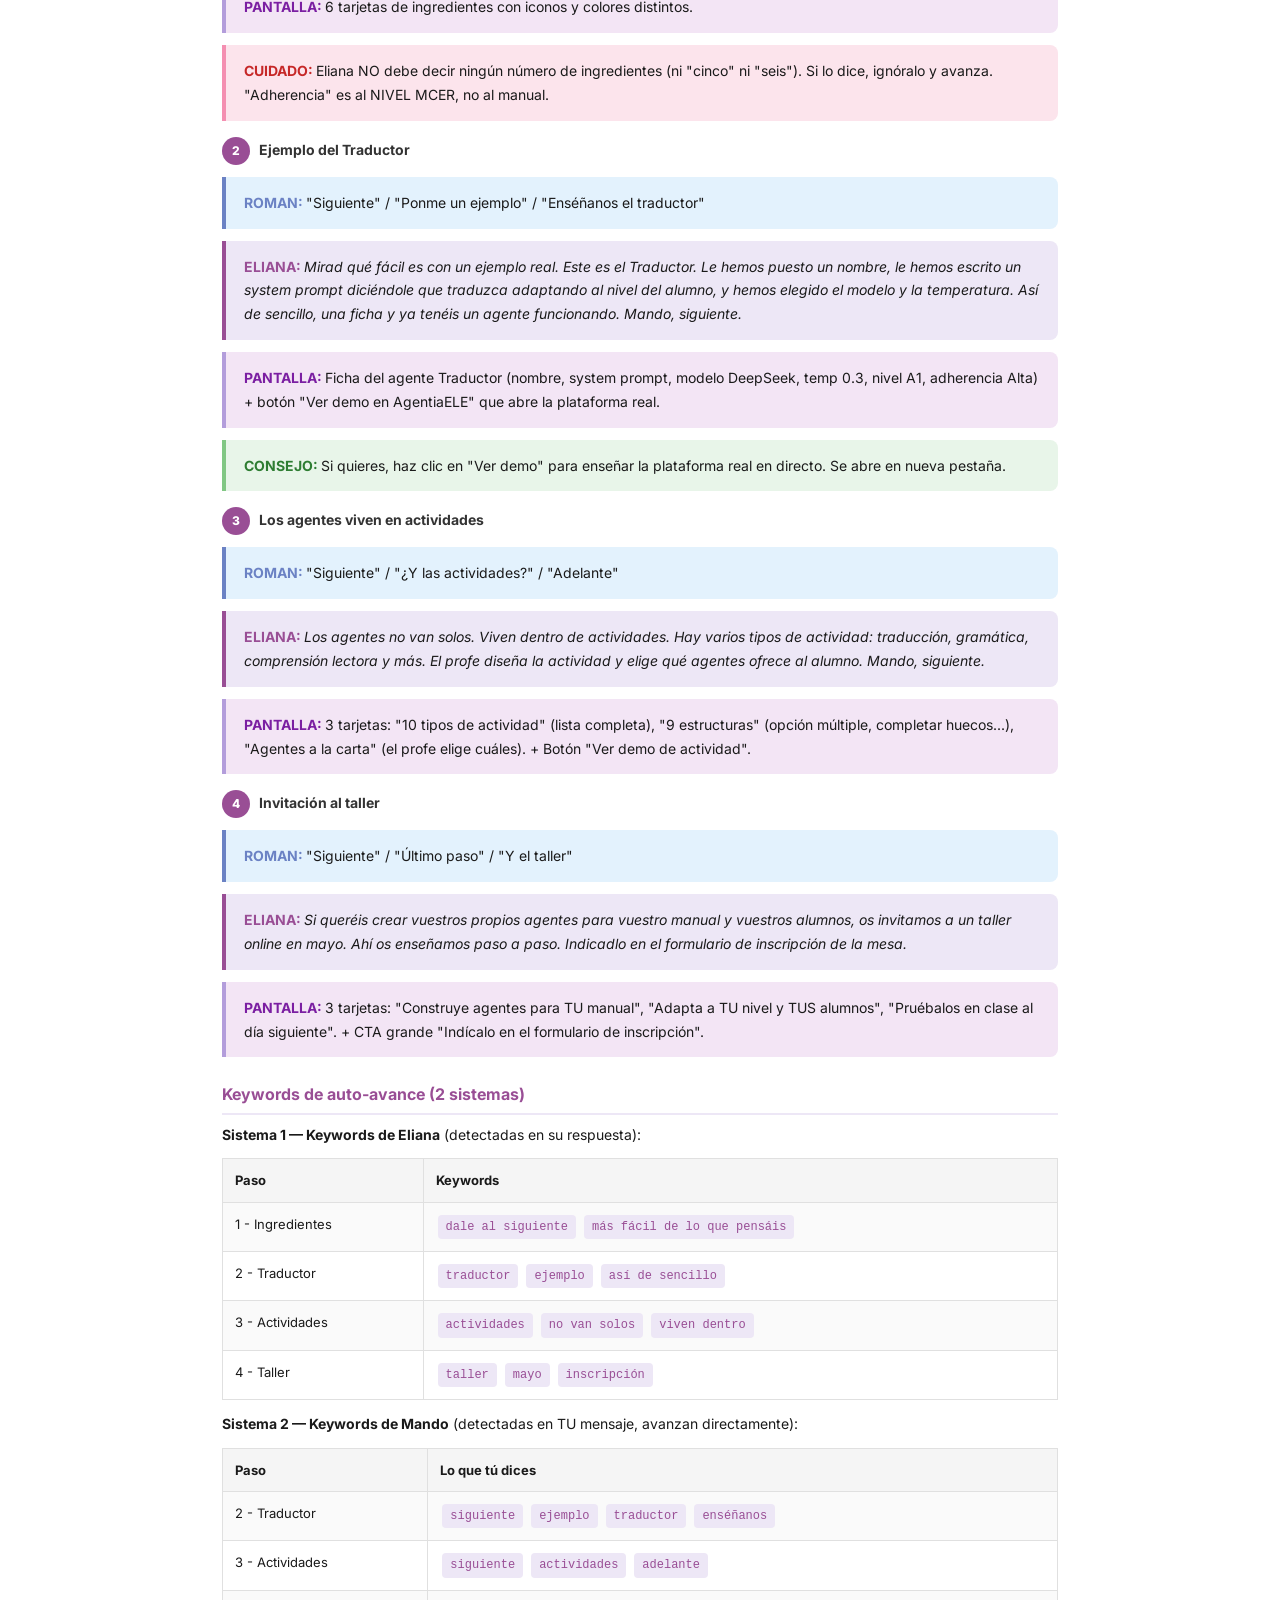
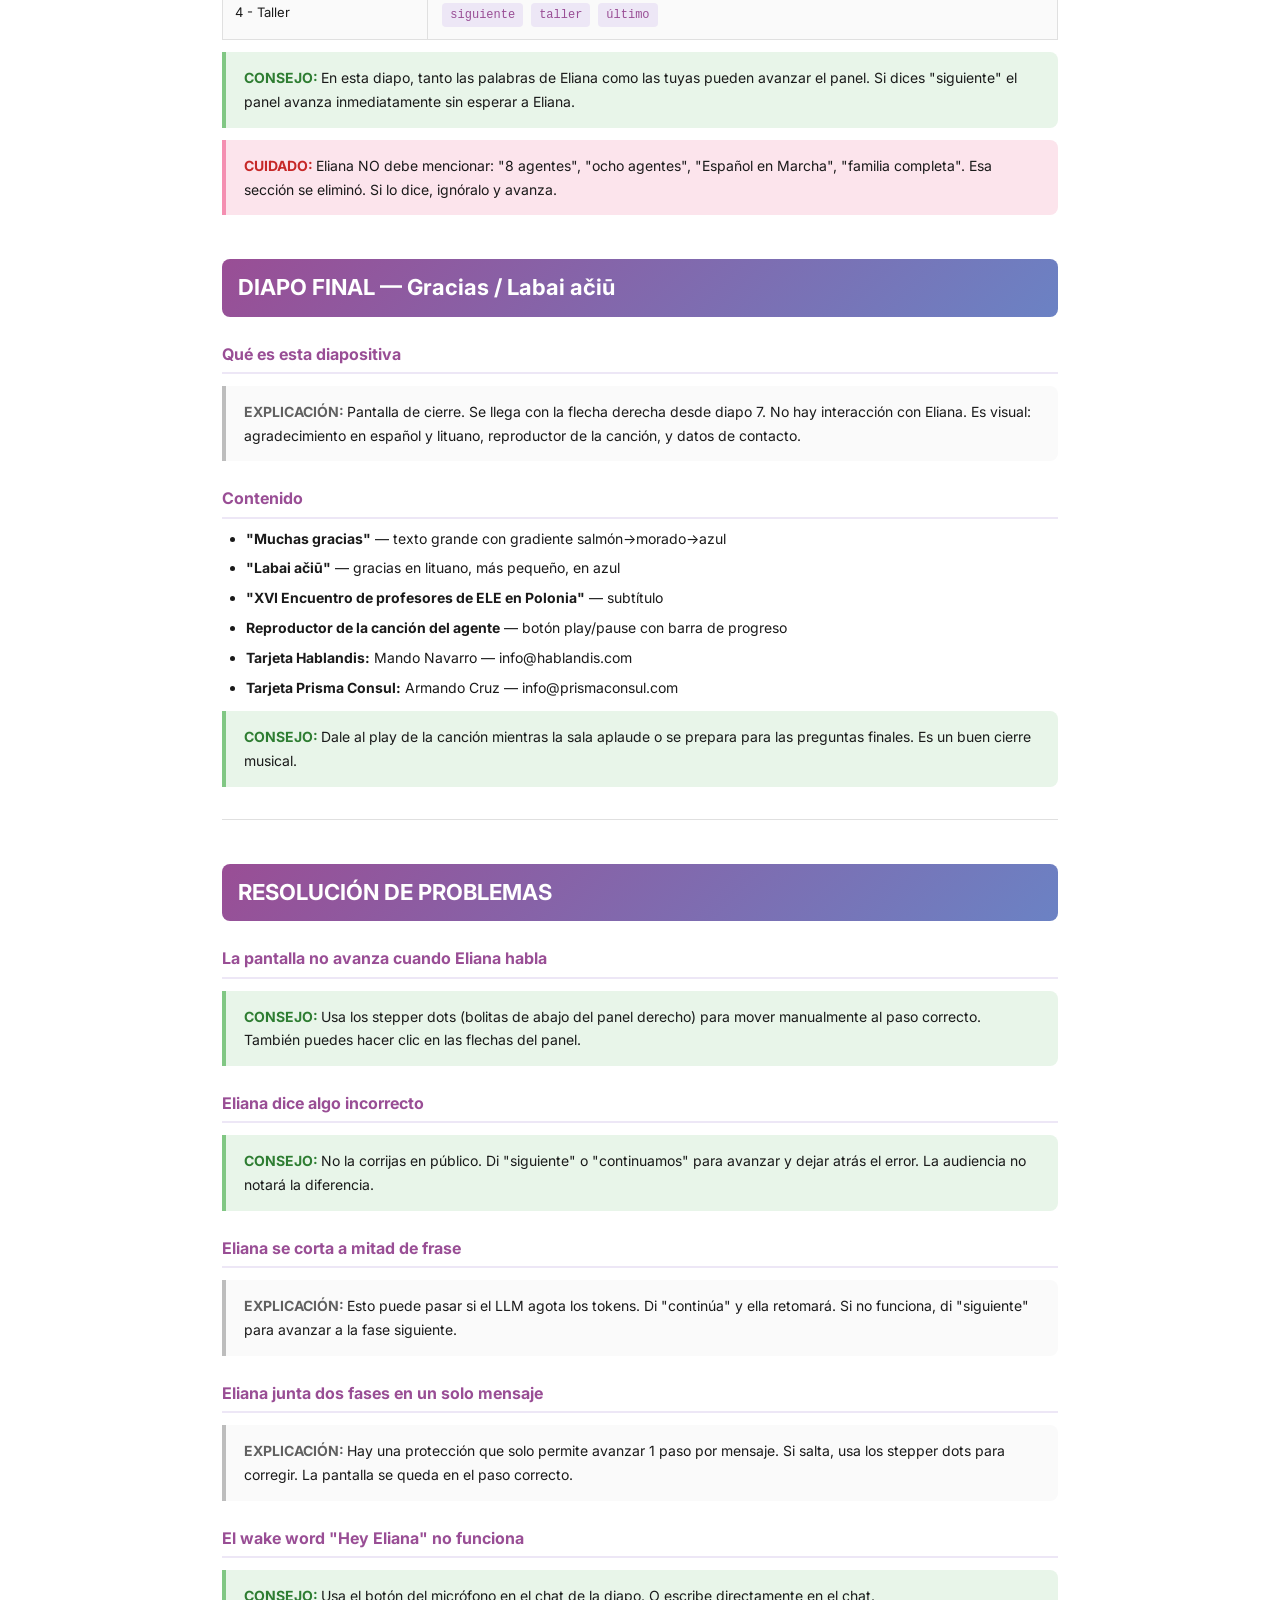
==== commit 69499e67: "feat: replace "Román" → "Mando" across entire project - All prompts in main.py (blinda, agentes, mia" ====
--- a/GUION_PRESENTACION.html
+++ b/GUION_PRESENTACION.html
@@ -51,7 +51,7 @@
 <h1>
   Guión Detallado de Presentación
   <small>XVI Encuentro de profesores de ELE en Polonia — AgentiaELE</small>
-  <small>Román Navarro (Hablandis) &amp; Armando Cruz (Prisma Consul)</small>
+  <small>Mando Navarro (Hablandis) &amp; Armando Cruz (Prisma Consul)</small>
   <small>Co-presentadora IA: Eliana (voz sintética + LLM)</small>
 </h1>
 
@@ -86,7 +86,7 @@
 <h4>3. Lo Que Nunca Le Preguntas a una IA</h4>
 <div class="box explain">Preguntas íntimas entre el profe y Eliana. Ella también comparte "secretos" de IA. Tono confesional pero ligero. 4 turnos.</div>
 
-<h3>Tu rol aquí (Román/Armando)</h3>
+<h3>Tu rol aquí (Mando/Armando)</h3>
 <div class="box tip">No necesitas hablar con Eliana. Los profes juegan solos en sus móviles. Tú puedes pasear por la sala, comentar lo que hacen, crear ambiente. Cuando la mayoría haya terminado, avanza con la flecha a la siguiente diapo.</div>
 
 <h3>Después de la actividad</h3>
@@ -116,7 +116,7 @@
 <h3>Flujo paso a paso</h3>
 
 <h4><span class="phase">0</span> Inicio (Eliana arranca sola al entrar en la diapo)</h4>
-<div class="box eliana">Genial, ya hemos roto el hielo. Ahora vamos a poner a prueba vuestro ojo crítico como profes. He preparado unas tarjetas que os van a sorprender. Román, cuando quieras.</div>
+<div class="box eliana">Genial, ya hemos roto el hielo. Ahora vamos a poner a prueba vuestro ojo crítico como profes. He preparado unas tarjetas que os van a sorprender. Mando, cuando quieras.</div>
 <div class="box tip">Ella dice esto automáticamente. Tú no necesitas hacer nada. Espera a que termine.</div>
 
 <h4><span class="phase">1</span> Presenta los 5 territorios</h4>
@@ -200,33 +200,33 @@
 <div class="box roman">"Eliana, empezamos" o "Vamos con los agentes"</div>
 <div class="box eliana">Cuando escucháis agente de IA, qué os viene a la cabeza? Venga, lluvia de ideas.</div>
 <div class="box screen">Aparece un espacio de nube de palabras. Paso 1 del stepper.</div>
-<div class="box explain">Aquí puedes recoger palabras de la sala y pasárselas: "Dicen robot", "Alguien dice ChatGPT". Eliana reacciona con humor breve y cierra: "Vamos a ver qué es realmente un agente. Román, dale."</div>
+<div class="box explain">Aquí puedes recoger palabras de la sala y pasárselas: "Dicen robot", "Alguien dice ChatGPT". Eliana reacciona con humor breve y cierra: "Vamos a ver qué es realmente un agente. Mando, dale."</div>
 
 <h4><span class="phase">1</span> Chatbot vs Agente</h4>
 <div class="box roman">"Dale" / "Siguiente" / "Venga"</div>
-<div class="box eliana">Imaginad un restaurante. Un chatbot es un camarero que lee la carta: le preguntas qué hay y te dice sopa, ensalada y carne. A todos igual, siempre lo mismo. Un agente es el chef. Observa, piensa, cocina, tiene herramientas y recuerda los gustos de cada mesa. Vamos a ver sus cinco capacidades una a una. Román, cuando quieras.</div>
+<div class="box eliana">Imaginad un restaurante. Un chatbot es un camarero que lee la carta: le preguntas qué hay y te dice sopa, ensalada y carne. A todos igual, siempre lo mismo. Un agente es el chef. Observa, piensa, cocina, tiene herramientas y recuerda los gustos de cada mesa. Vamos a ver sus cinco capacidades una a una. Mando, cuando quieras.</div>
 <div class="box screen">Visual con la metáfora chatbot/camarero vs agente/chef.</div>
 
 <h4><span class="phase">2</span> PERCIBIR</h4>
 <div class="box roman">"Siguiente" / "Primera capacidad"</div>
-<div class="box eliana">Primera capacidad: percibir. El chef mira qué ingredientes hay, quién está en la mesa, si hay algún alérgico. El agente hace lo mismo: observa quién es el alumno, qué nivel tiene, qué necesita. Vosotros entráis a clase y en 30 segundos sabéis quién no ha dormido y quién va a dar guerra. Esa es la primera. Román, vamos con la segunda.</div>
+<div class="box eliana">Primera capacidad: percibir. El chef mira qué ingredientes hay, quién está en la mesa, si hay algún alérgico. El agente hace lo mismo: observa quién es el alumno, qué nivel tiene, qué necesita. Vosotros entráis a clase y en 30 segundos sabéis quién no ha dormido y quién va a dar guerra. Esa es la primera. Mando, vamos con la segunda.</div>
 <div class="box screen">Tarjeta PERCIBIR con icono ojo, color cyan, analogía chef + ejemplo docente.</div>
 
 <h4><span class="phase">3</span> RAZONAR</h4>
 <div class="box roman">"Siguiente"</div>
-<div class="box eliana">Segunda capacidad: razonar. El chef decide qué plato va mejor para cada mesa. El agente decide qué estrategia usar. Vosotros decidís en tiempo real: cambio de plan, hoy toca juego porque están muertos. No improvisa a lo loco, tiene un plan. Román, siguiente.</div>
+<div class="box eliana">Segunda capacidad: razonar. El chef decide qué plato va mejor para cada mesa. El agente decide qué estrategia usar. Vosotros decidís en tiempo real: cambio de plan, hoy toca juego porque están muertos. No improvisa a lo loco, tiene un plan. Mando, siguiente.</div>
 
 <h4><span class="phase">4</span> ACTUAR</h4>
 <div class="box roman">"Siguiente"</div>
-<div class="box eliana">Tercera capacidad: actuar. El chef cocina, no se queda mirando la receta. El agente genera el ejercicio, adapta el texto, crea el audio. Vosotros dejáis el café y entráis al aula. Basta de pensar, es hora de hacer. Vamos con la cuarta, Román.</div>
+<div class="box eliana">Tercera capacidad: actuar. El chef cocina, no se queda mirando la receta. El agente genera el ejercicio, adapta el texto, crea el audio. Vosotros dejáis el café y entráis al aula. Basta de pensar, es hora de hacer. Vamos con la cuarta, Mando.</div>
 
 <h4><span class="phase">5</span> HERRAMIENTAS</h4>
 <div class="box roman">"Siguiente"</div>
-<div class="box eliana">Cuarta capacidad: herramientas. El chef tiene cuchillos, horno, especias. Sin herramientas no hay cocina. El agente tiene el MCER, generadores de audio, bancos de ejercicios, adaptadores de textos. Vosotros tenéis el libro, ese vídeo que encontrasteis a las 11 de la noche, las fichas de la compañera. Nos queda la última, Román.</div>
+<div class="box eliana">Cuarta capacidad: herramientas. El chef tiene cuchillos, horno, especias. Sin herramientas no hay cocina. El agente tiene el MCER, generadores de audio, bancos de ejercicios, adaptadores de textos. Vosotros tenéis el libro, ese vídeo que encontrasteis a las 11 de la noche, las fichas de la compañera. Nos queda la última, Mando.</div>
 
 <h4><span class="phase">6</span> MEMORIA</h4>
 <div class="box roman">"Siguiente" / "La última"</div>
-<div class="box eliana">Quinta y última capacidad: memoria. El chef recuerda que la mesa 3 es celíaca y que la mesa 7 pidió el vino de ayer. El agente recuerda que María lleva dos semanas con el subjuntivo y que Lucas no habla pero entiende todo. No empieza de cero cada sesión. No como vosotros la primera semana con 120 nombres nuevos. Y ahora juntamos todo, Román.</div>
+<div class="box eliana">Quinta y última capacidad: memoria. El chef recuerda que la mesa 3 es celíaca y que la mesa 7 pidió el vino de ayer. El agente recuerda que María lleva dos semanas con el subjuntivo y que Lucas no habla pero entiende todo. No empieza de cero cada sesión. No como vosotros la primera semana con 120 nombres nuevos. Y ahora juntamos todo, Mando.</div>
 
 <h4><span class="phase">7</span> Cierre</h4>
 <div class="box roman">"Siguiente" / "Juntamos todo"</div>
@@ -341,24 +341,24 @@
 
 <h4><span class="phase">0</span> Presentación de la sección</h4>
 <div class="box roman">"Eliana, empezamos" / "Vamos a construir un agente"</div>
-<div class="box eliana">Ahora que sabéis qué es un agente, os voy a enseñar cómo se construye uno. Es más fácil de lo que pensáis. Solo necesitáis rellenar unos campos muy sencillos. En dos minutos tendréis vuestro primer agente listo. Román, dale al siguiente.</div>
+<div class="box eliana">Ahora que sabéis qué es un agente, os voy a enseñar cómo se construye uno. Es más fácil de lo que pensáis. Solo necesitáis rellenar unos campos muy sencillos. En dos minutos tendréis vuestro primer agente listo. Mando, dale al siguiente.</div>
 <div class="box screen">Pantalla intro con título "Construye tu Agente" e icono de puzzle.</div>
 
 <h4><span class="phase">1</span> Los ingredientes</h4>
 <div class="box roman">"Siguiente" / "Dale"</div>
-<div class="box eliana">Para construir un agente necesitáis varios ingredientes. Primero, un nombre y una descripción. Luego, el system prompt, que es como el plan de clase del agente: le dices qué hace y cómo se comporta. También elegís el modelo de IA y la temperatura, que es cuánto improvisa. Y por último, el nivel MCER de vuestros alumnos y la adherencia al nivel, que es cuánto se ciñe el agente a ese nivel: puede ser flexible o estricto. Román, siguiente.</div>
+<div class="box eliana">Para construir un agente necesitáis varios ingredientes. Primero, un nombre y una descripción. Luego, el system prompt, que es como el plan de clase del agente: le dices qué hace y cómo se comporta. También elegís el modelo de IA y la temperatura, que es cuánto improvisa. Y por último, el nivel MCER de vuestros alumnos y la adherencia al nivel, que es cuánto se ciñe el agente a ese nivel: puede ser flexible o estricto. Mando, siguiente.</div>
 <div class="box screen">6 tarjetas de ingredientes con iconos y colores distintos.</div>
 <div class="box warn">Eliana NO debe decir ningún número de ingredientes (ni "cinco" ni "seis"). Si lo dice, ignóralo y avanza. "Adherencia" es al NIVEL MCER, no al manual.</div>
 
 <h4><span class="phase">2</span> Ejemplo del Traductor</h4>
 <div class="box roman">"Siguiente" / "Ponme un ejemplo" / "Enséñanos el traductor"</div>
-<div class="box eliana">Mirad qué fácil es con un ejemplo real. Este es el Traductor. Le hemos puesto un nombre, le hemos escrito un system prompt diciéndole que traduzca adaptando al nivel del alumno, y hemos elegido el modelo y la temperatura. Así de sencillo, una ficha y ya tenéis un agente funcionando. Román, siguiente.</div>
+<div class="box eliana">Mirad qué fácil es con un ejemplo real. Este es el Traductor. Le hemos puesto un nombre, le hemos escrito un system prompt diciéndole que traduzca adaptando al nivel del alumno, y hemos elegido el modelo y la temperatura. Así de sencillo, una ficha y ya tenéis un agente funcionando. Mando, siguiente.</div>
 <div class="box screen">Ficha del agente Traductor (nombre, system prompt, modelo DeepSeek, temp 0.3, nivel A1, adherencia Alta) + botón "Ver demo en AgentiaELE" que abre la plataforma real.</div>
 <div class="box tip">Si quieres, haz clic en "Ver demo" para enseñar la plataforma real en directo. Se abre en nueva pestaña.</div>
 
 <h4><span class="phase">3</span> Los agentes viven en actividades</h4>
 <div class="box roman">"Siguiente" / "¿Y las actividades?" / "Adelante"</div>
-<div class="box eliana">Los agentes no van solos. Viven dentro de actividades. Hay varios tipos de actividad: traducción, gramática, comprensión lectora y más. El profe diseña la actividad y elige qué agentes ofrece al alumno. Román, siguiente.</div>
+<div class="box eliana">Los agentes no van solos. Viven dentro de actividades. Hay varios tipos de actividad: traducción, gramática, comprensión lectora y más. El profe diseña la actividad y elige qué agentes ofrece al alumno. Mando, siguiente.</div>
 <div class="box screen">3 tarjetas: "10 tipos de actividad" (lista completa), "9 estructuras" (opción múltiple, completar huecos...), "Agentes a la carta" (el profe elige cuáles). + Botón "Ver demo de actividad".</div>
 
 <h4><span class="phase">4</span> Invitación al taller</h4>
@@ -376,7 +376,7 @@
   <tr><td>4 - Taller</td><td><span class="kw">taller</span> <span class="kw">mayo</span> <span class="kw">inscripción</span></td></tr>
 </table>
 
-<p><strong>Sistema 2 — Keywords de Román</strong> (detectadas en TU mensaje, avanzan directamente):</p>
+<p><strong>Sistema 2 — Keywords de Mando</strong> (detectadas en TU mensaje, avanzan directamente):</p>
 <table>
   <tr><th>Paso</th><th>Lo que tú dices</th></tr>
   <tr><td>2 - Traductor</td><td><span class="kw">siguiente</span> <span class="kw">ejemplo</span> <span class="kw">traductor</span> <span class="kw">enséñanos</span></td></tr>
@@ -401,7 +401,7 @@
   <li><strong>"Labai ačiū"</strong> — gracias en lituano, más pequeño, en azul</li>
   <li><strong>"XVI Encuentro de profesores de ELE en Polonia"</strong> — subtítulo</li>
   <li><strong>Reproductor de la canción del agente</strong> — botón play/pause con barra de progreso</li>
-  <li><strong>Tarjeta Hablandis:</strong> Román Navarro — info@hablandis.com</li>
+  <li><strong>Tarjeta Hablandis:</strong> Mando Navarro — info@hablandis.com</li>
   <li><strong>Tarjeta Prisma Consul:</strong> Armando Cruz — info@prismaconsul.com</li>
 </ul>
 
